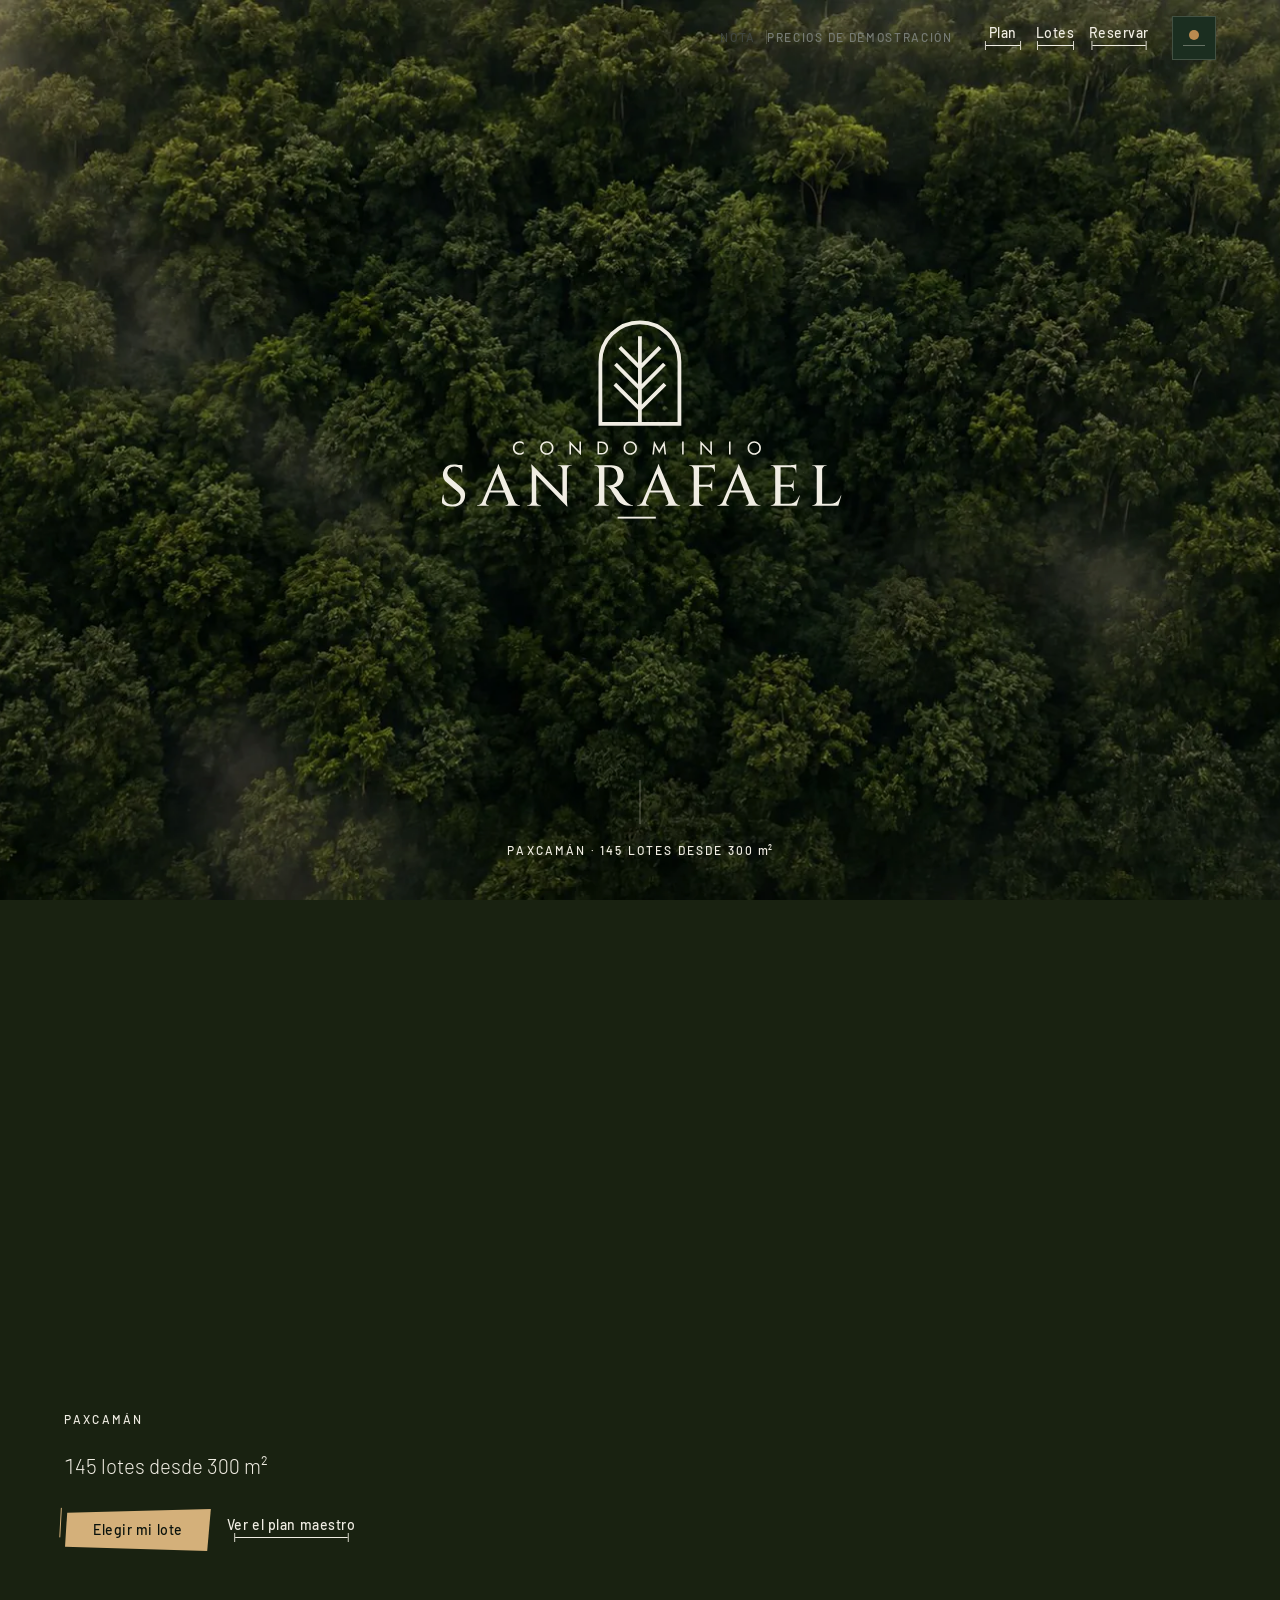
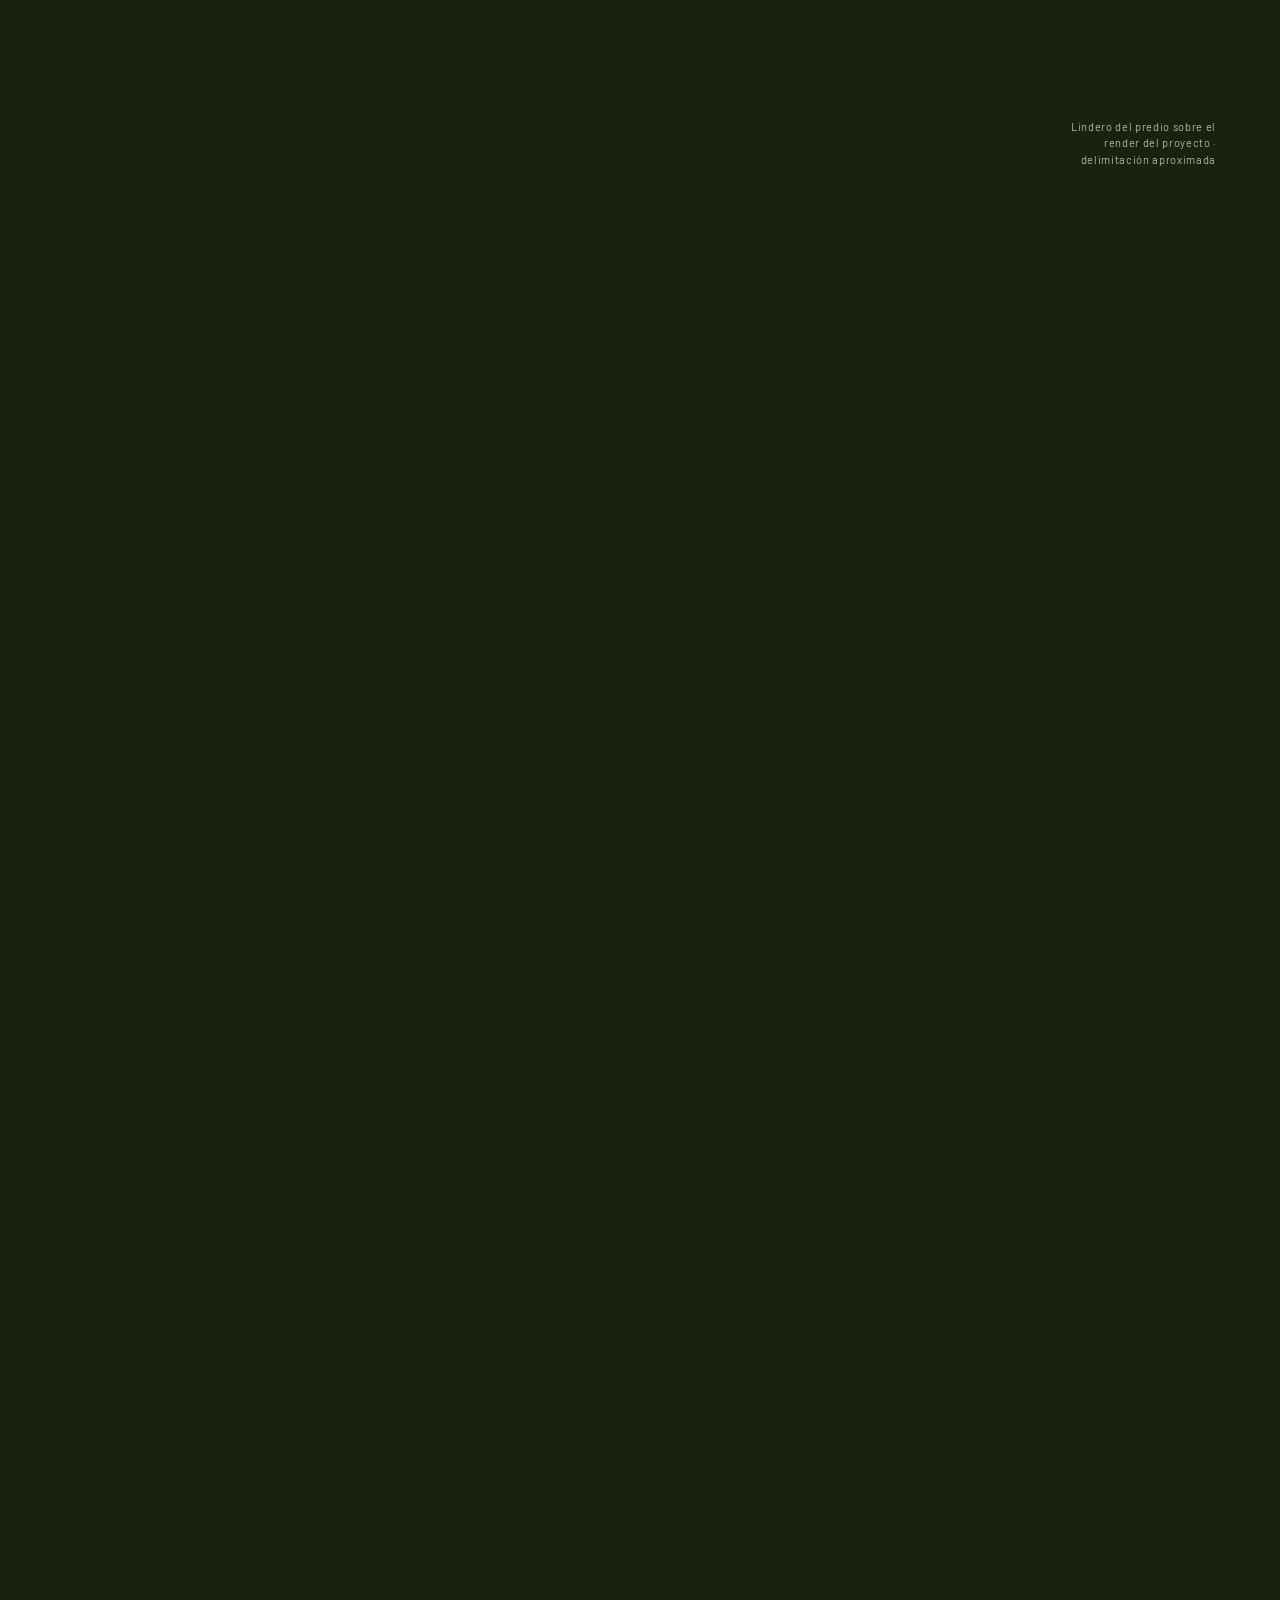
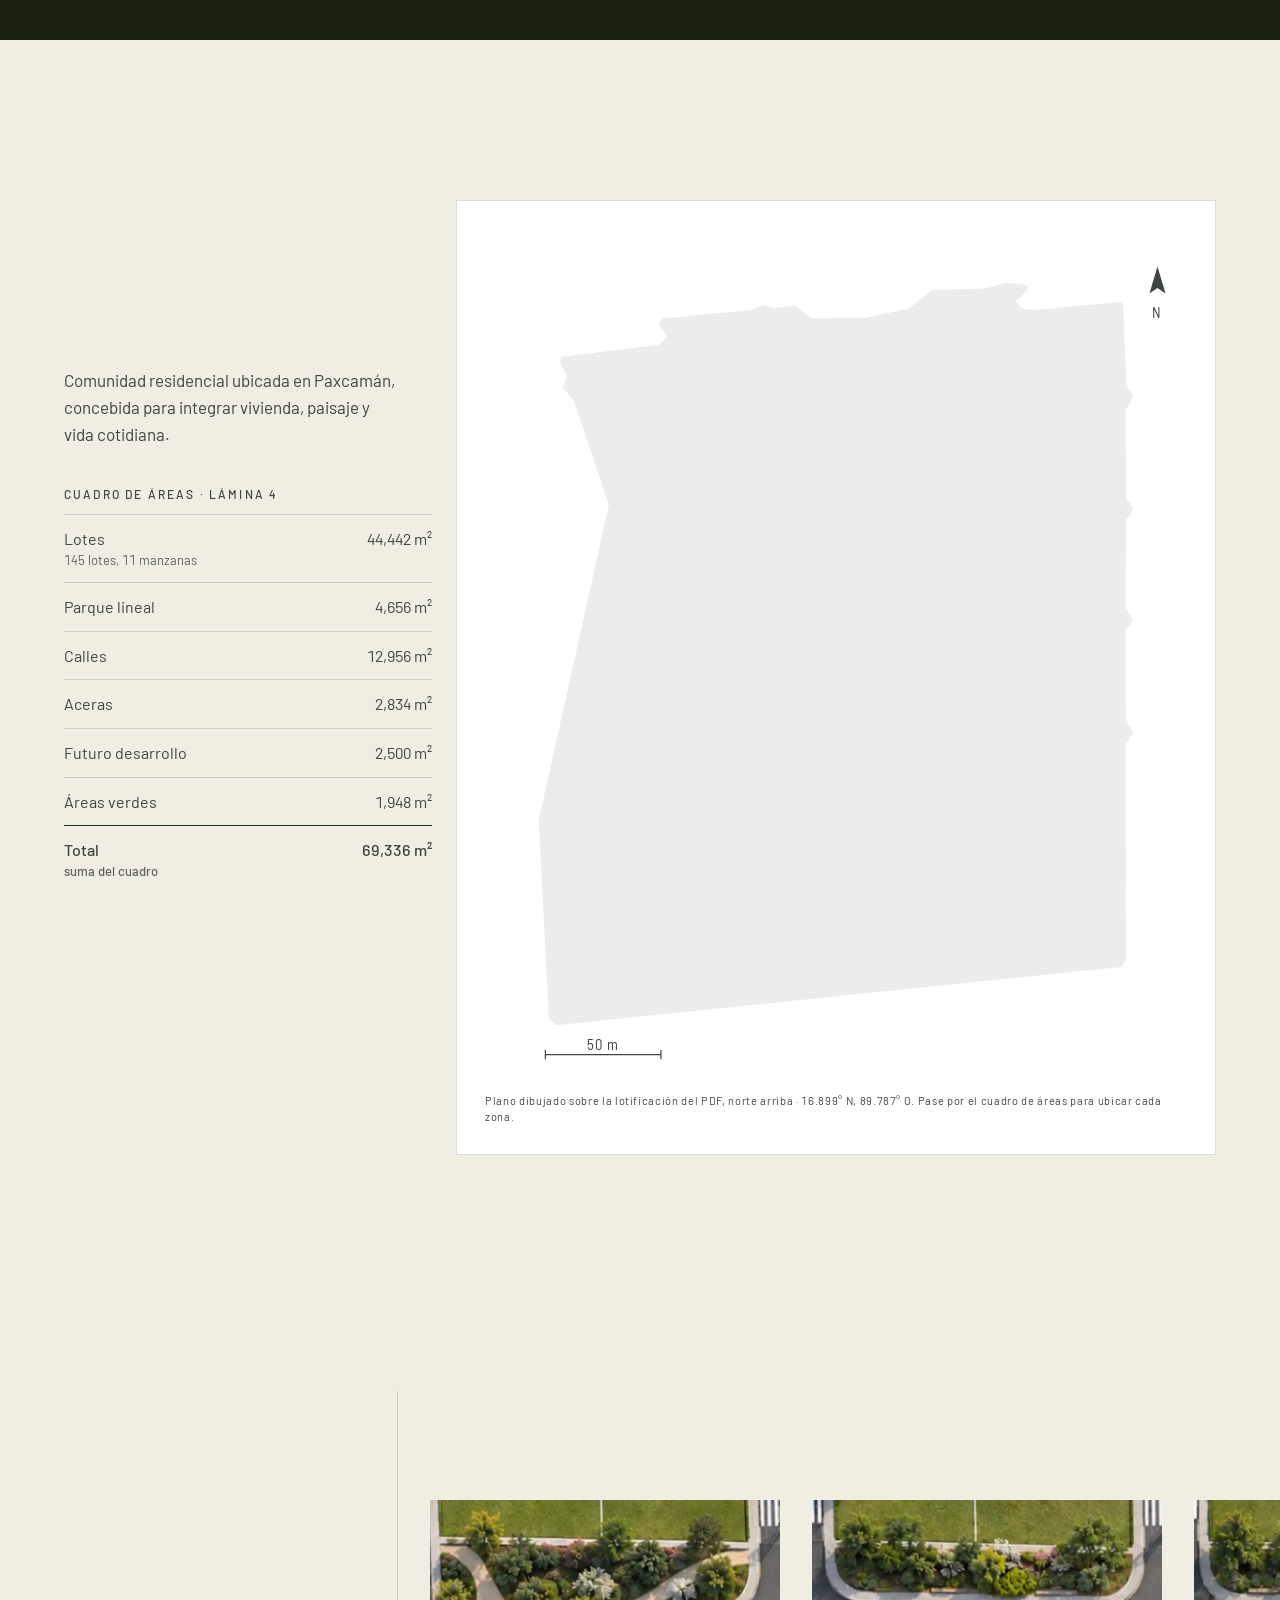
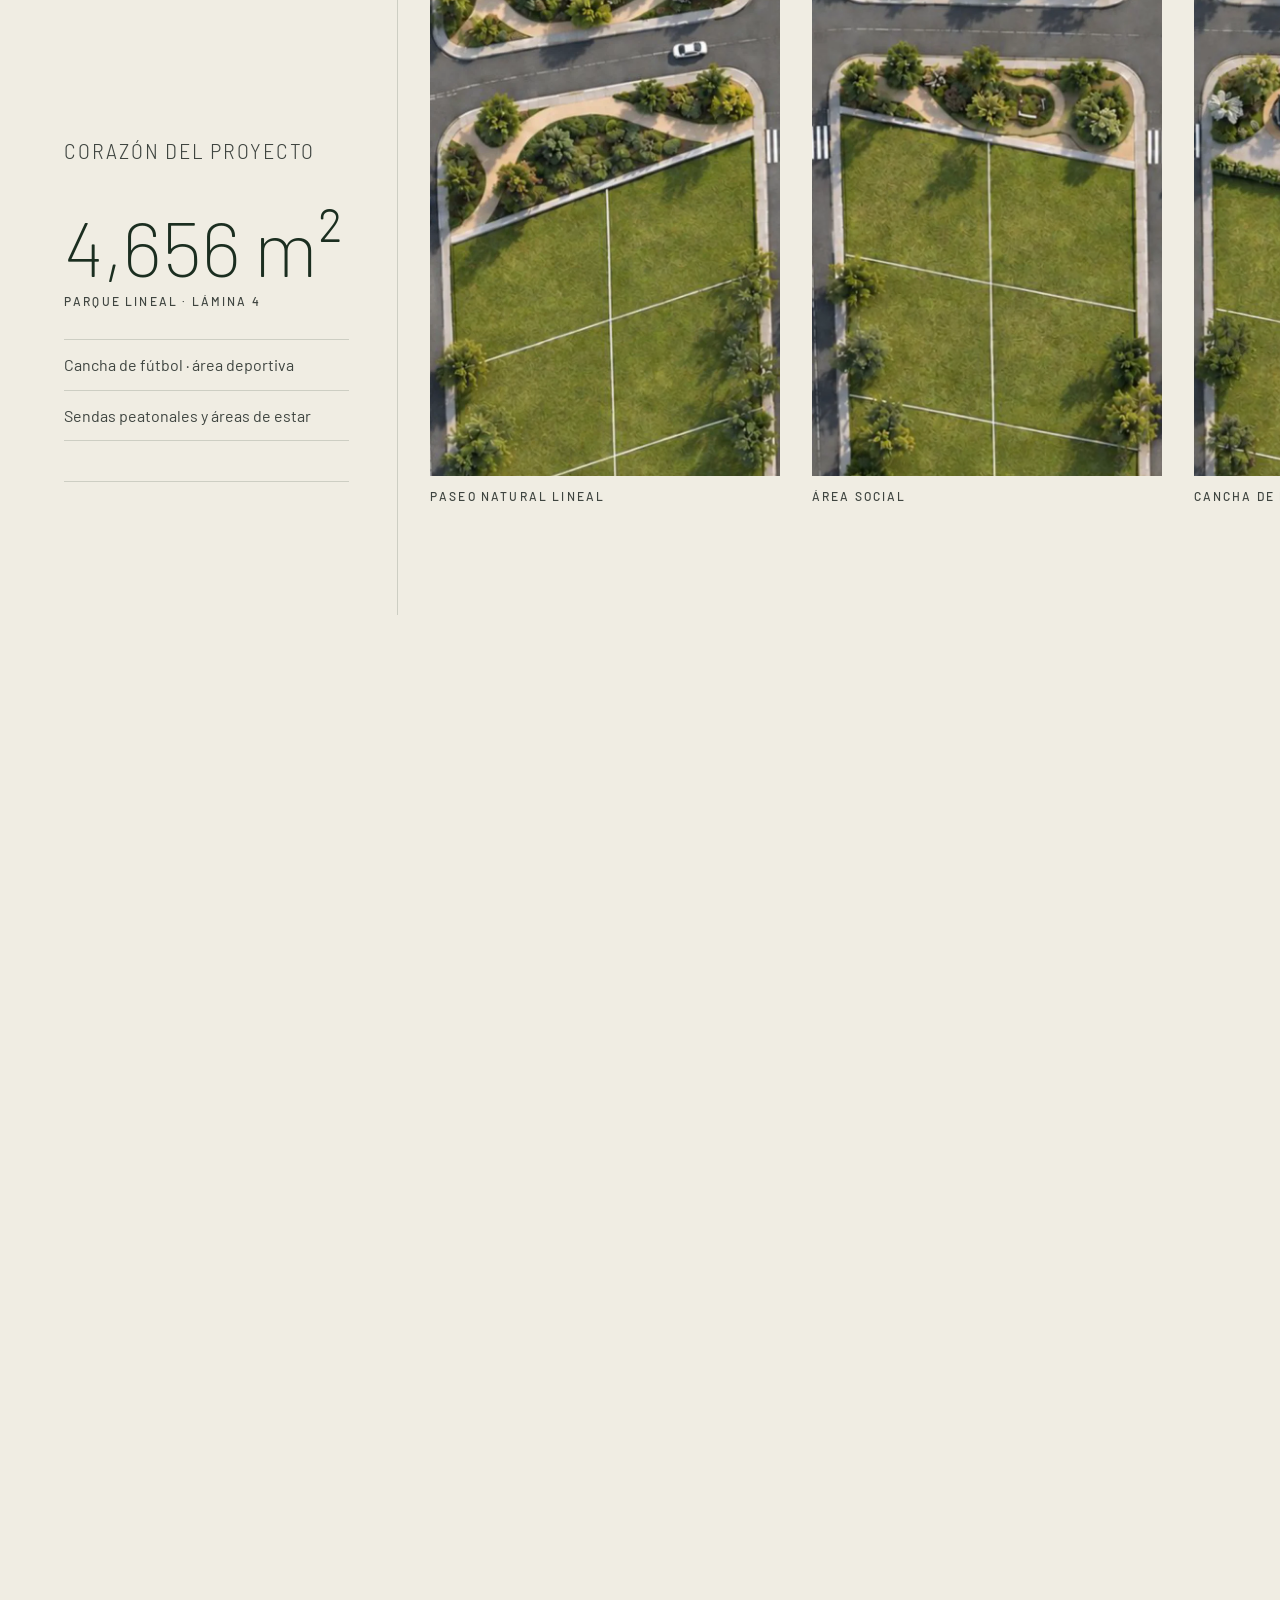
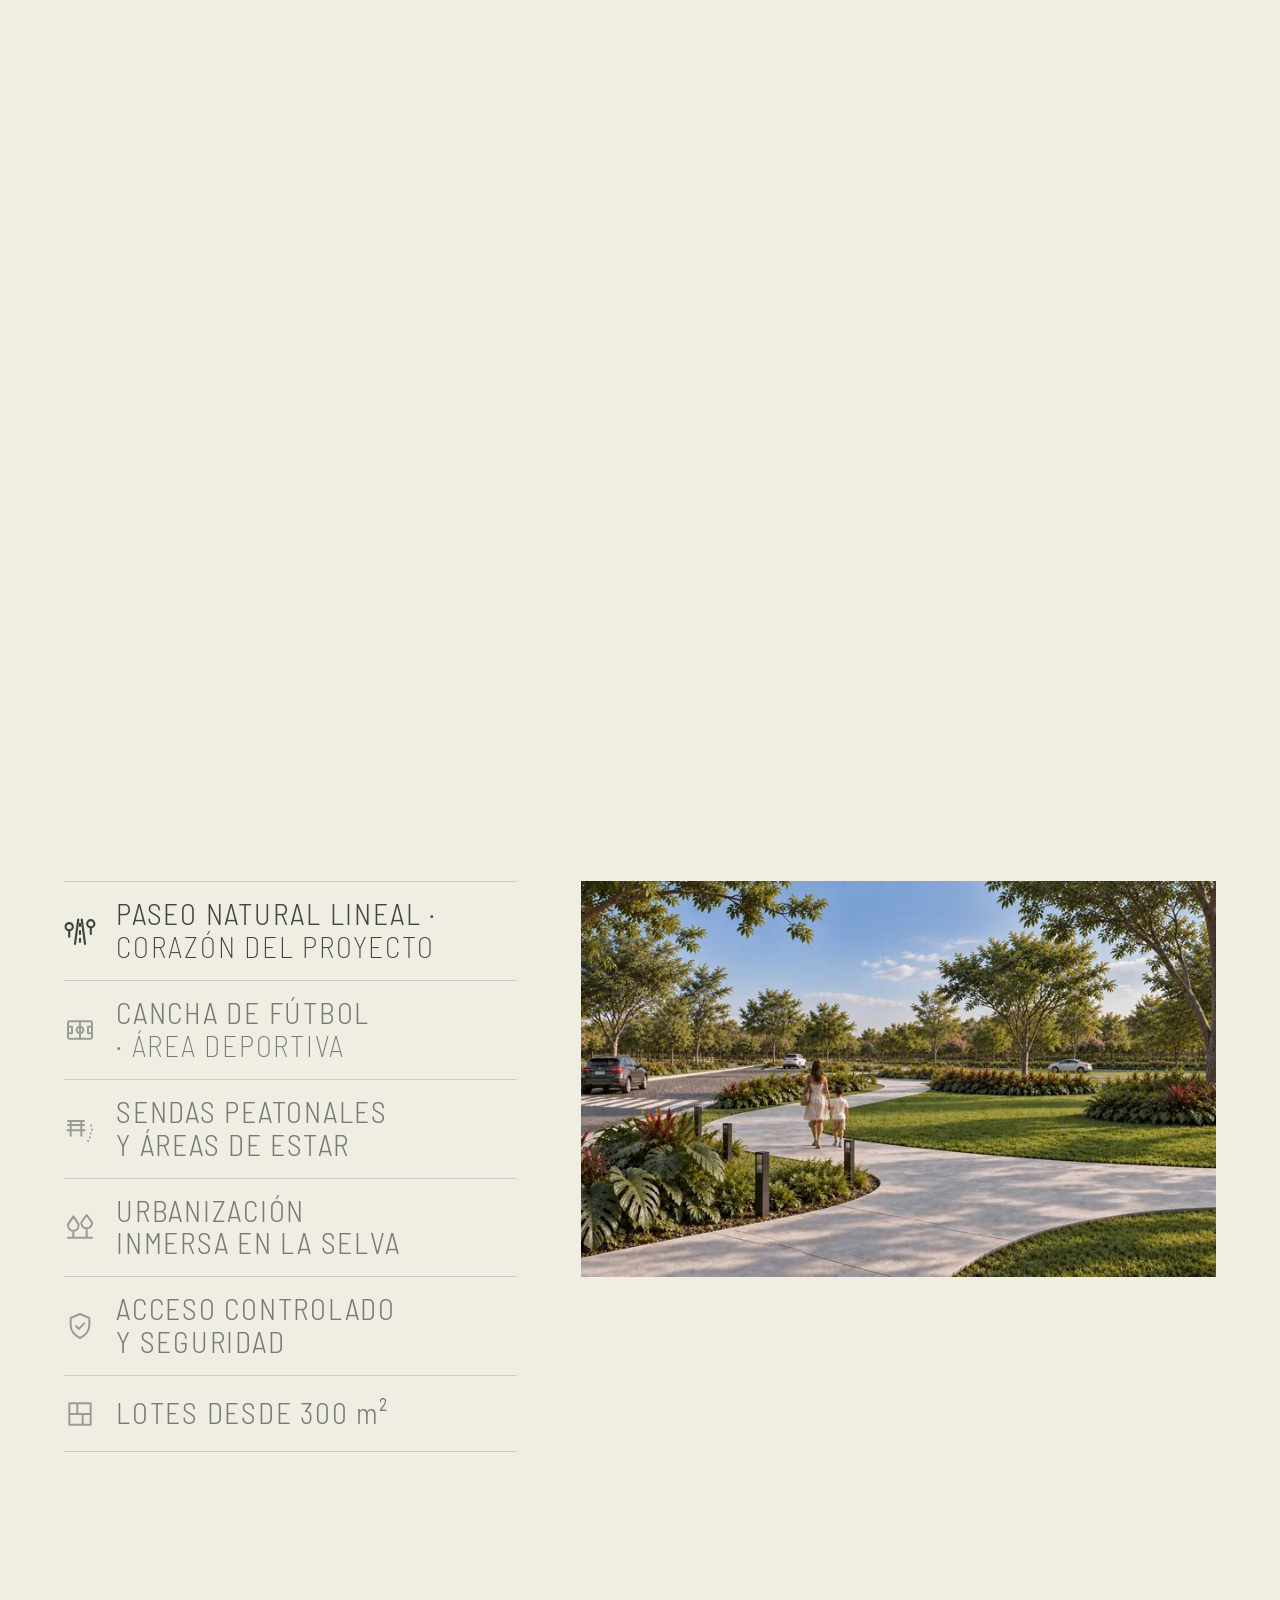
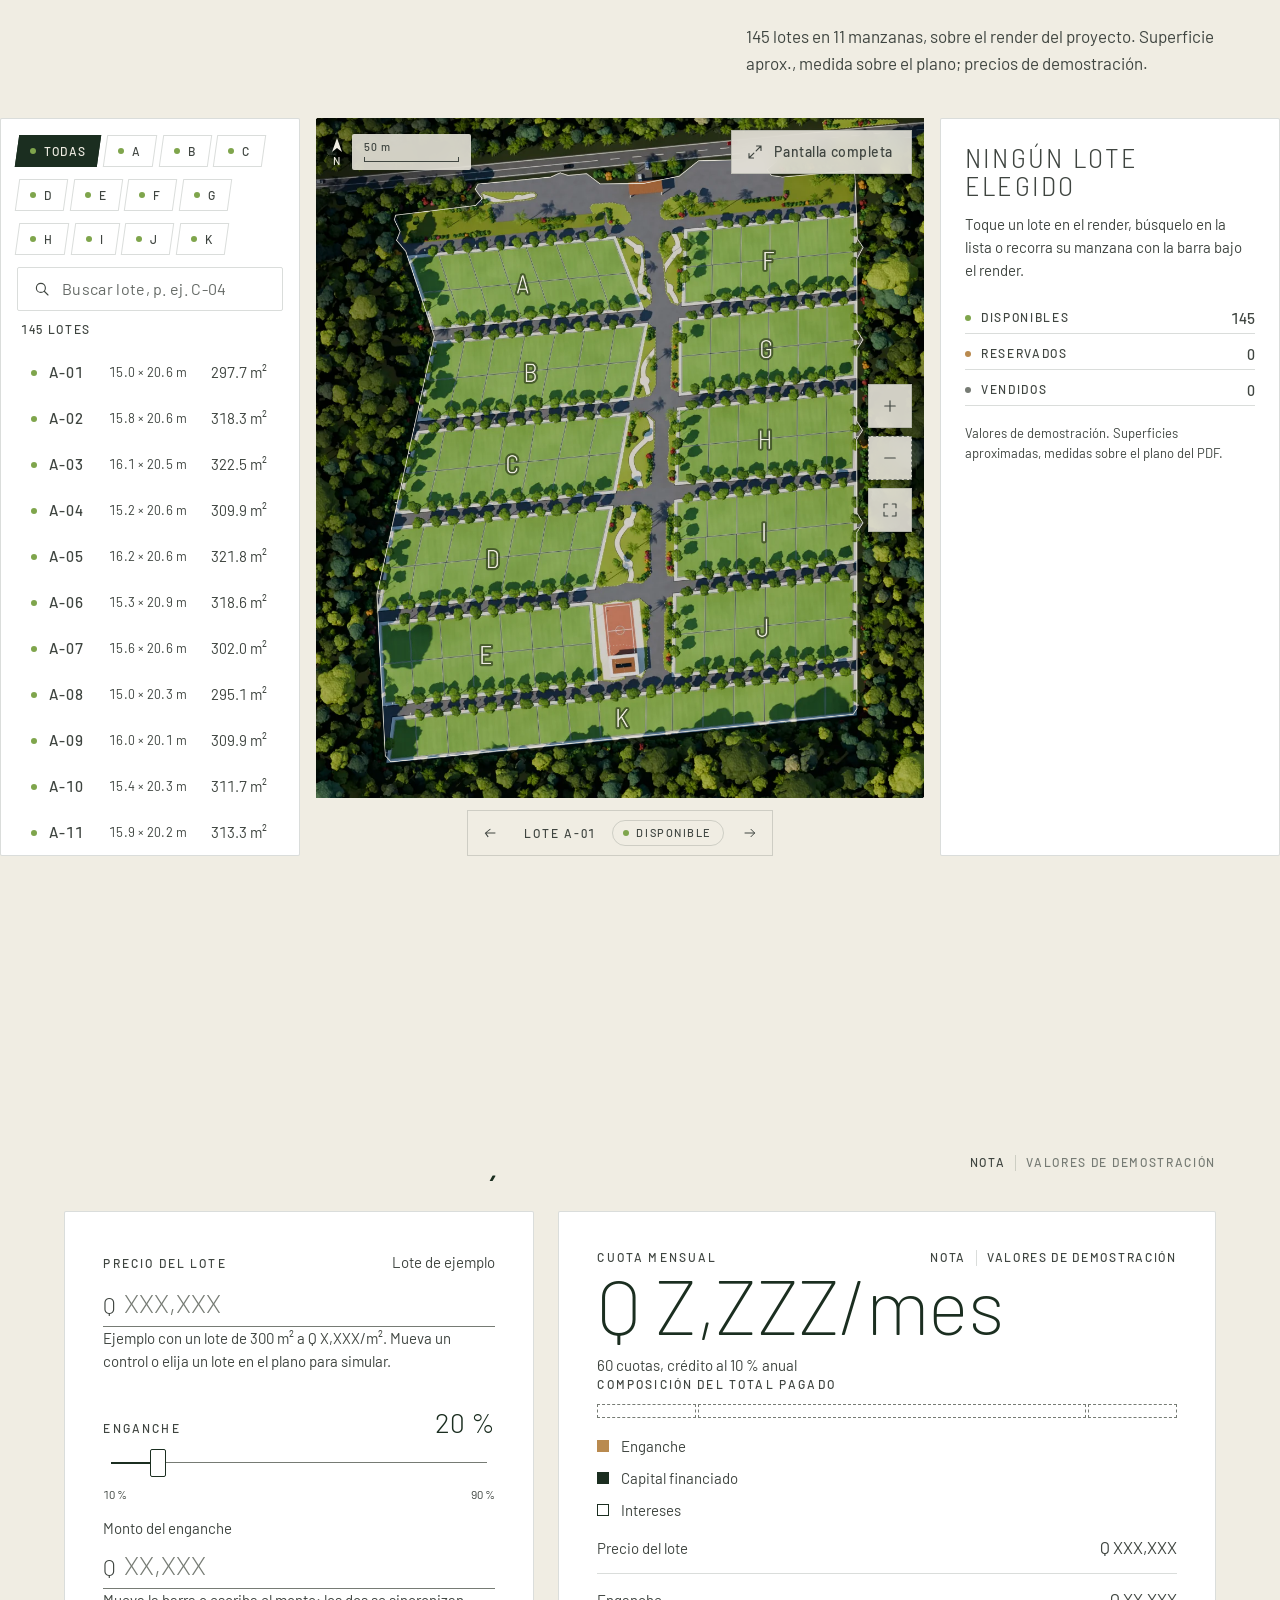
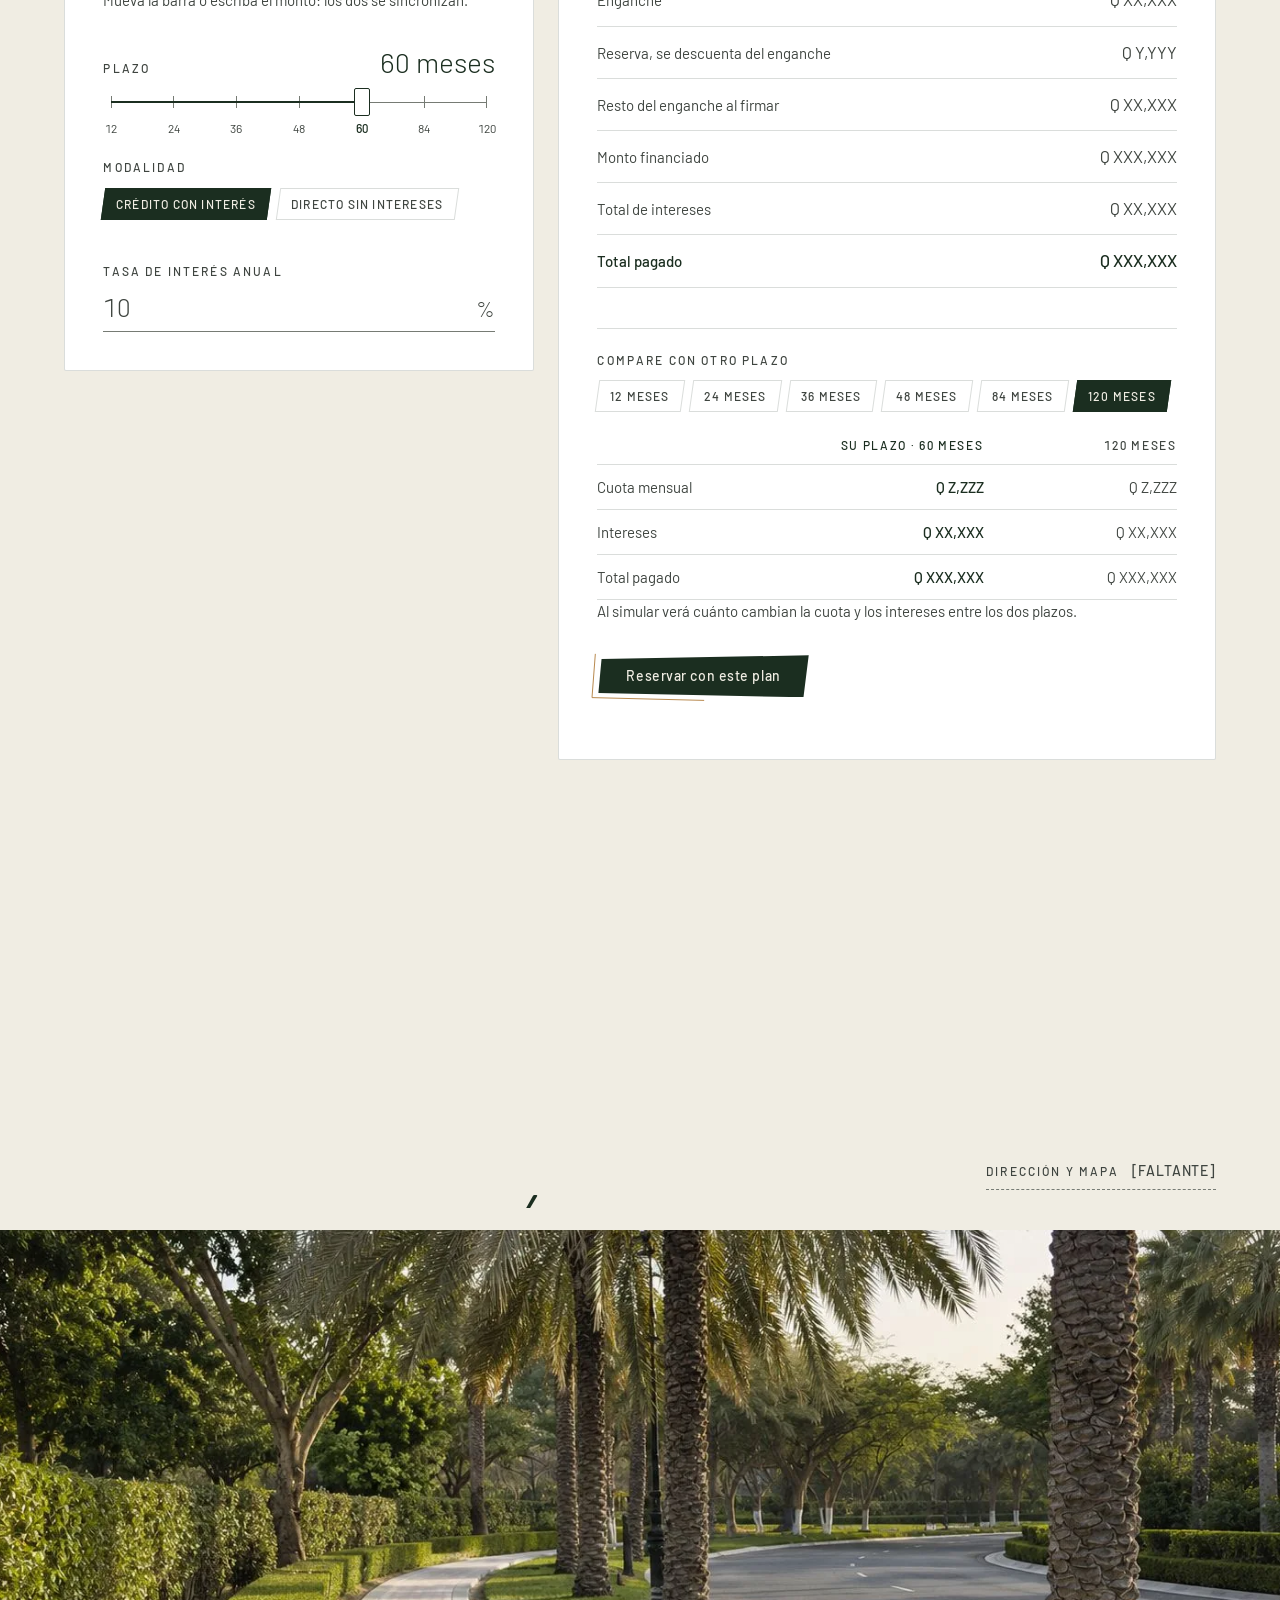
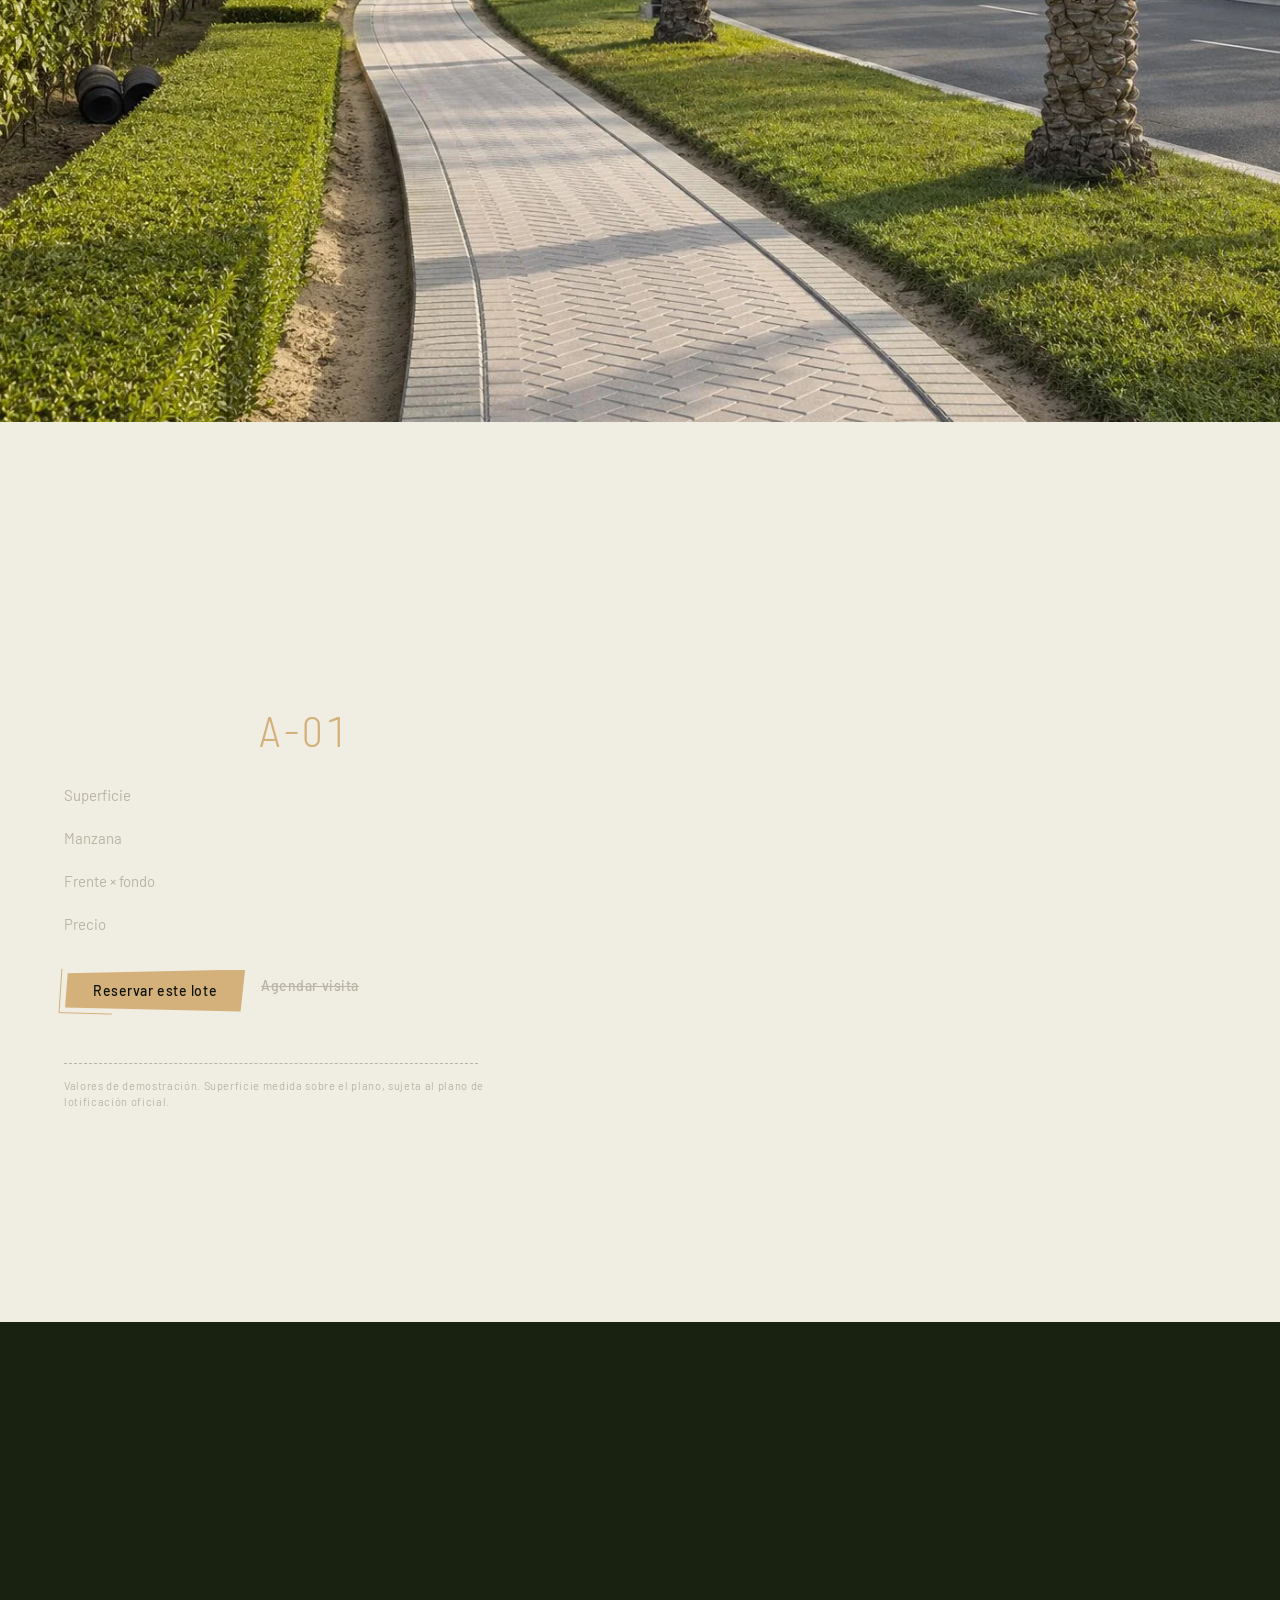
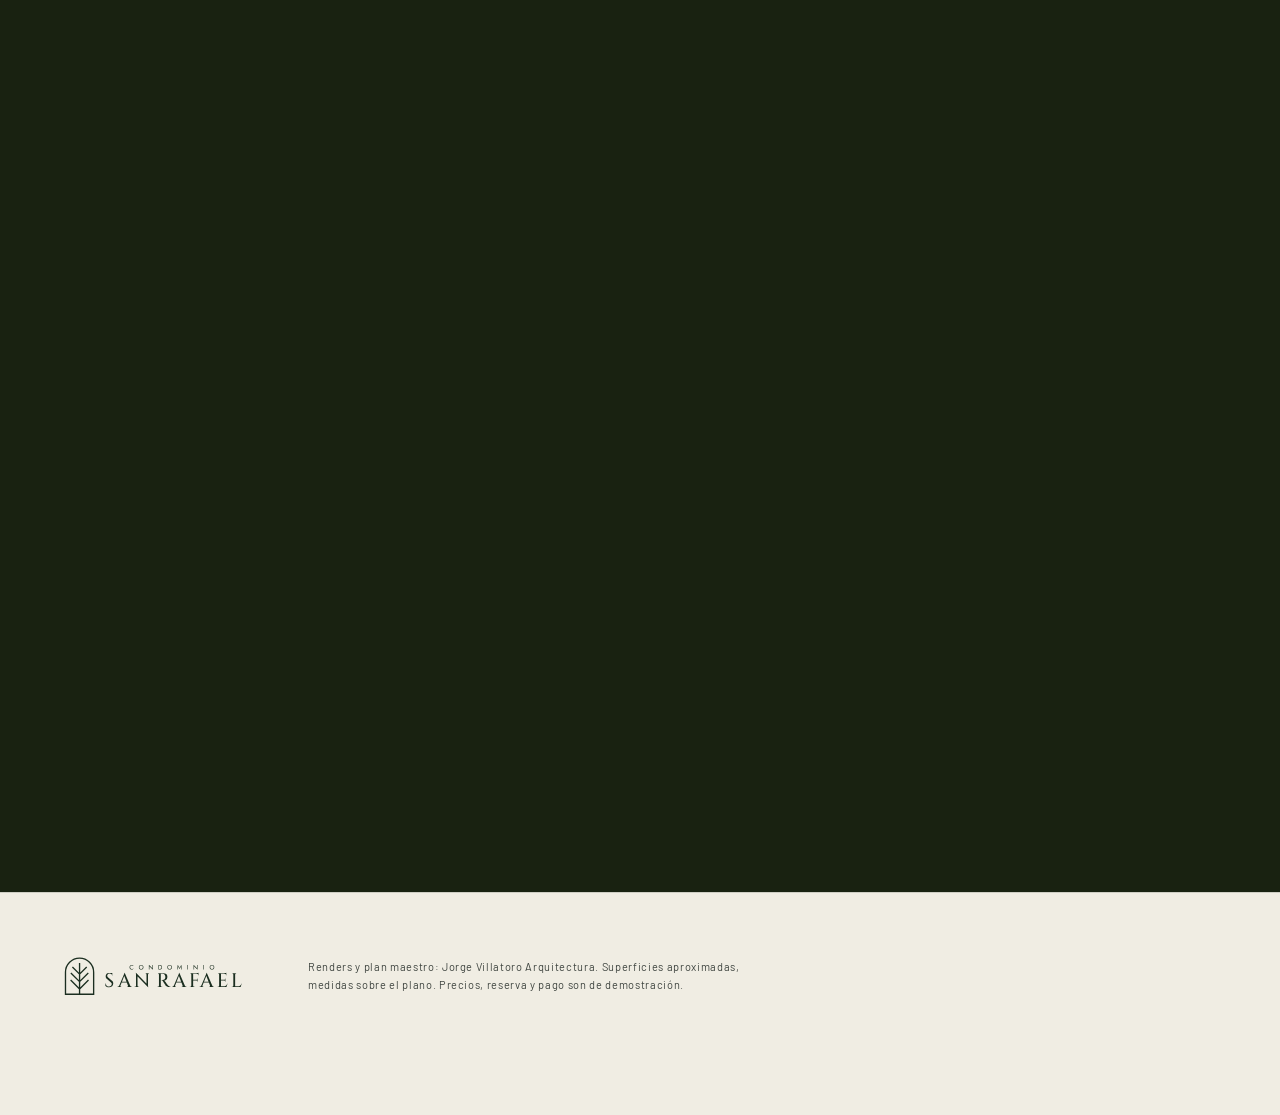
==== index.html @ 022f23fd "Sitio Condominio San Rafael: primera publicación Co-Authored-By: Claude Opus 5.5 <noreply@anthropic." ====
<!doctype html>
<html lang="es" data-modo="dia">
<head>
<meta charset="utf-8">
<meta name="viewport" content="width=device-width, initial-scale=1, viewport-fit=cover">
<title>Condominio San Rafael · Paxcamán</title>
<meta name="description" content="Condominio San Rafael, en Paxcamán: 145 lotes desde 300 m² alrededor de un paseo natural lineal. Elija su lote sobre el plan maestro, simule su crédito y resérvelo. Precios de demostración.">
<meta name="theme-color" content="#192211">
<link rel="icon" href="marca/favicon.svg" type="image/svg+xml">
<link rel="preconnect" href="https://fonts.googleapis.com">
<link rel="preconnect" href="https://fonts.gstatic.com" crossorigin>
<link rel="preload" as="image" href="img/bosque-1600.webp" imagesrcset="img/bosque-800.webp 800w, img/bosque-1600.webp 1600w" imagesizes="(max-aspect-ratio: 16/9) 178vh, 100vw" fetchpriority="high">
<link rel="stylesheet" href="https://fonts.googleapis.com/css2?family=Barlow:wght@200;300;400;500&amp;family=Barlow+Semi+Condensed:wght@200;300;400&amp;display=swap">
<link rel="stylesheet" href="css/base.css">
<link rel="stylesheet" href="css/botones.css">
<link rel="stylesheet" href="vendor/lenis/lenis.css">
<link rel="stylesheet" href="css/pagina.css">
<link rel="stylesheet" href="css/calculadora.css">
<script src="vendor/gsap/gsap.min.js" defer></script>
<script src="vendor/gsap/ScrollTrigger.min.js" defer></script>
<script src="vendor/gsap/SplitText.min.js" defer></script>
<script src="vendor/lenis/lenis.min.js" defer></script>
<script src="js/botones.js" defer></script>
<script src="js/movimiento.js" defer></script>
</head>
<body>
<a class="saltar b b-claro" href="#claro"><span class="b__txt">Saltar al contenido</span></a>
<p class="sr-solo" id="sr-anuncio" aria-live="polite"></p>

<!-- Navegación: logo (destino del FLIP), tres píldoras B2 y el sol B4 -->
<header class="nav" data-sobre="foto">
  <a class="nav__marca" href="#umbral" aria-label="Condominio San Rafael, inicio">
    <svg class="marca-h" viewBox="-2 -2 956 204" aria-hidden="true" focusable="false"><g class="marca-h__iso" transform="translate(-301.8 -3) scale(0.6)"><g fill="none" stroke="currentColor" stroke-width="12"><path d="M513 335V137A126 126 0 0 1 765 137V335Z"/><path d="M639 55V335M575 91L639 155L703 91M561 144L639 222L717 144M559 208L639 288L719 208"/></g></g><g class="marca-h__palabra" fill="currentColor" transform="translate(209.7 -179.2) scale(0.575)"><path d="M249.7 404Q249.7 399.1 251.8 395.4Q254 391.7 257.6 389.6Q261.1 387.5 265.2 387.5Q268.2 387.5 270.7 388.3Q273.2 389.1 275.3 390.5Q277.3 391.9 278.8 393.7V387Q276.1 384.7 273 383.5Q269.9 382.4 265.2 382.4Q260.9 382.4 257.1 384Q253.2 385.6 250.4 388.5Q247.5 391.4 245.9 395.4Q244.2 399.3 244.2 404Q244.2 408.7 245.9 412.6Q247.5 416.6 250.4 419.5Q253.2 422.4 257.1 424Q260.9 425.6 265.2 425.6Q269.9 425.6 273 424.5Q276.1 423.3 278.8 421V414.3Q277.3 416.1 275.3 417.5Q273.2 418.9 270.7 419.7Q268.2 420.5 265.2 420.5Q261.1 420.5 257.6 418.4Q254 416.3 251.8 412.6Q249.7 408.9 249.7 404ZM336.6 404Q336.6 399.3 338.7 395.5Q340.7 391.8 344.3 389.7Q347.9 387.5 352.5 387.5Q357.1 387.5 360.7 389.7Q364.3 391.8 366.3 395.5Q368.4 399.3 368.4 404Q368.4 408.7 366.3 412.5Q364.3 416.2 360.7 418.3Q357.1 420.5 352.5 420.5Q347.9 420.5 344.3 418.3Q340.7 416.2 338.7 412.5Q336.6 408.7 336.6 404ZM331.2 404Q331.2 408.6 332.8 412.5Q334.4 416.5 337.3 419.4Q340.1 422.3 344 424Q347.9 425.6 352.5 425.6Q357.1 425.6 361 424Q364.9 422.3 367.7 419.4Q370.6 416.5 372.2 412.5Q373.8 408.6 373.8 404Q373.8 399.4 372.2 395.4Q370.6 391.5 367.7 388.6Q364.9 385.7 361 384Q357.1 382.4 352.5 382.4Q347.9 382.4 344 384Q340.1 385.7 337.3 388.6Q334.4 391.5 332.8 395.4Q331.2 399.4 331.2 404ZM456.4 383V414.3L424.6 380.9V425H429.6V393.7L461.4 427.1V383ZM514.2 383V425H519.3V383ZM526.8 425Q532.9 425 537.7 422.4Q542.4 419.7 545.1 415Q547.8 410.3 547.8 404Q547.8 397.7 545.1 393Q542.4 388.3 537.7 385.6Q532.9 383 526.8 383H517V388.1H526.8Q530.3 388.1 533.3 389.2Q536.2 390.3 538.3 392.4Q540.4 394.5 541.6 397.4Q542.7 400.3 542.7 404Q542.7 407.7 541.6 410.6Q540.4 413.5 538.3 415.6Q536.2 417.7 533.3 418.8Q530.3 419.9 526.8 419.9H517V425ZM602.6 404Q602.6 399.3 604.7 395.5Q606.7 391.8 610.3 389.7Q613.9 387.5 618.5 387.5Q623.1 387.5 626.7 389.7Q630.3 391.8 632.3 395.5Q634.4 399.3 634.4 404Q634.4 408.7 632.3 412.5Q630.3 416.2 626.7 418.3Q623.1 420.5 618.5 420.5Q613.9 420.5 610.3 418.3Q606.7 416.2 604.7 412.5Q602.6 408.7 602.6 404ZM597.2 404Q597.2 408.6 598.8 412.5Q600.4 416.5 603.3 419.4Q606.1 422.3 610 424Q613.9 425.6 618.5 425.6Q623.1 425.6 627 424Q630.9 422.3 633.7 419.4Q636.6 416.5 638.2 412.5Q639.8 408.6 639.8 404Q639.8 399.4 638.2 395.4Q636.6 391.5 633.7 388.6Q630.9 385.7 627 384Q623.1 382.4 618.5 382.4Q613.9 382.4 610 384Q606.1 385.7 603.3 388.6Q600.4 391.5 598.8 395.4Q597.2 399.4 597.2 404ZM697.3 396.6 711 421.1 724.7 396.6 727.8 425H732.9L727.8 380.9L711 411.3L694.2 380.9L689.1 425H694.2ZM783.9 383V425H789V383ZM873.9 383V414.3L842 380.9V425H847.1V393.7L879 427.1V383ZM933.4 383V425H938.5V383ZM998.1 404Q998.1 399.3 1000.2 395.5Q1002.2 391.8 1005.8 389.7Q1009.4 387.5 1014 387.5Q1018.6 387.5 1022.2 389.7Q1025.8 391.8 1027.8 395.5Q1029.9 399.3 1029.9 404Q1029.9 408.7 1027.8 412.5Q1025.8 416.2 1022.2 418.3Q1018.6 420.5 1014 420.5Q1009.4 420.5 1005.8 418.3Q1002.2 416.2 1000.2 412.5Q998.1 408.7 998.1 404ZM992.7 404Q992.7 408.6 994.3 412.5Q995.9 416.5 998.8 419.4Q1001.6 422.3 1005.5 424Q1009.4 425.6 1014 425.6Q1018.6 425.6 1022.5 424Q1026.4 422.3 1029.2 419.4Q1032.1 416.5 1033.7 412.5Q1035.3 408.6 1035.3 404Q1035.3 399.4 1033.7 395.4Q1032.1 391.5 1029.2 388.6Q1026.4 385.7 1022.5 384Q1018.6 382.4 1014 382.4Q1009.4 382.4 1005.5 384Q1001.6 385.7 998.8 388.6Q995.9 391.5 994.3 395.4Q992.7 399.4 992.7 404Z"/><path d="M55.8 456.4Q58.9 456.4 63 456.8Q67.1 457.2 71.2 457.8Q75.3 458.4 78.5 459.1Q81.8 459.7 83.3 460.5L82.5 482.4H80.8Q80.8 473.3 74.4 468Q67.9 462.7 58.3 462.7Q47.9 462.7 41.6 468.6Q35.2 474.6 35.1 482.7Q35 486.9 37.3 491.4Q39.6 495.9 44.3 499.7L80.3 529.7Q86.8 534.8 89.4 541.3Q92.1 547.8 91.9 554.9Q91.6 571.1 81.1 580.8Q70.6 590.6 52.7 590.6Q47 590.6 40.5 589.5Q33.9 588.4 28.2 586.1Q22.5 583.7 18.9 580.1Q18 576.8 18.1 571.9Q18.2 567 19.2 561.8Q20.2 556.6 21.8 552.6H23.5Q22.6 562 26.2 569.4Q29.8 576.7 36.7 580.7Q43.7 584.6 52.7 584.3Q63.5 583.9 70.6 577.5Q77.7 571.2 77.7 561Q77.7 555.5 75.3 551.1Q72.9 546.6 68 543.2L33.7 514.2Q26.7 508.9 23.8 501.9Q20.9 494.8 21.2 487.9Q21.5 479.6 25.5 472.4Q29.6 465.2 37.2 460.8Q44.9 456.4 55.8 456.4ZM83.3 458.3 83.2 462.1H66.6V458.3ZM198.5 456 254.9 586.9H233.5L192.3 479.6ZM158.9 574.5Q157.5 578.2 158.5 580.8Q159.4 583.4 161.5 584.8Q163.7 586.2 165.9 586.2H167.6V588H129.7V586.2Q129.7 586.2 130.5 586.2Q131.4 586.2 131.4 586.2Q135.6 586.2 140.1 583.5Q144.6 580.8 147.6 574.5ZM198.5 456 199.9 472.2 153.8 587.4H141.9L189.3 476.7Q189.5 476.4 190.6 473.8Q191.7 471.3 193.2 467.8Q194.7 464.3 195.7 461Q196.8 457.7 196.9 456ZM222.3 539.8V546.1H165.8V539.8ZM228.7 574.5H249.6Q252.4 580.8 257 583.5Q261.6 586.2 265.8 586.2Q265.8 586.2 266.6 586.2Q267.3 586.2 267.3 586.2V588H220.1V586.2H221.7Q225.3 586.2 228.1 583.1Q230.8 580.1 228.7 574.5ZM304.4 456.2 415 569.7 416.8 590.6 306.2 477.3ZM304.9 574.9V588H289.6V586.2Q289.6 586.2 291.3 586.2Q292.9 586.2 293.1 586.2Q297.7 586.2 301 582.8Q304.4 579.5 304.4 574.9ZM318.8 574.9Q318.8 579.5 322.1 582.8Q325.4 586.2 330.1 586.2Q330.2 586.2 331.9 586.2Q333.6 586.2 333.6 586.2V588H318.3V574.9ZM304.4 456.2 318.6 472.5 318.8 588H304.4V479.3Q304.4 469.6 303.5 462.9Q302.6 456.2 302.6 456.2ZM416.6 459V567Q416.6 573.2 417.1 578.6Q417.5 584.1 418 587.3Q418.4 590.6 418.4 590.6H416.8L402.4 574.1V459ZM431.4 459V460.8Q431.4 460.8 429.7 460.8Q428.1 460.8 428.1 460.8Q423.5 460.8 420.1 464.1Q416.8 467.3 416.6 472.1H416.1V459ZM387.4 459H402.7V472.1H402.4Q402.2 467.3 399 464.1Q395.7 460.8 390.9 460.8Q390.9 460.8 389.3 460.8Q387.6 460.8 387.4 460.8ZM533.6 459H558.8Q567.1 459 574.3 461.2Q581.4 463.4 586.5 467.8Q591.6 472.2 594.5 478.6Q597.4 485.1 597.4 493.7Q597.4 502.2 593.6 510.1Q589.7 518.1 582.8 523.3Q575.8 528.5 566.4 528.8Q570.5 530.3 574.6 534.6Q578.7 538.8 581.6 542.9Q581.6 543 583.9 546.4Q586.2 549.8 589.7 554.6Q593.2 559.5 596.8 564.3Q600.4 569.1 603.1 572.2Q606.9 576.5 610.5 579.6Q614.1 582.7 618.2 584.4Q622.3 586.1 627.4 586.2V588H614.7Q605.7 588 598.9 585.7Q592 583.4 587.1 579.5Q582.2 575.5 578.7 570.8Q577.9 569.6 575.6 566.1Q573.4 562.6 570.5 558.1Q567.6 553.6 564.8 549.2Q562 544.8 560 541.5Q558 538.2 557.5 537.3Q554.4 532.3 550.5 528.7Q546.6 525.2 542.1 525V523.1Q542.2 523.1 544.7 523.2Q547.2 523.3 550.5 523.1Q555.3 523 560.7 521.5Q566.1 520 570.6 515.7Q575.1 511.5 577.4 503.3Q577.9 501.3 578.2 498.6Q578.5 495.8 578.3 492.9Q578 480.2 571.9 473.1Q565.8 466.1 555.9 465.6Q551.6 465.3 546.9 465.4Q542.3 465.5 539 465.5Q535.7 465.5 535.4 465.5Q535.4 465.3 535 463.8Q534.5 462.2 534.1 460.6Q533.6 459 533.6 459ZM536 459V588H518.8V459ZM519.3 574.5V588H504.6V586.2Q504.6 586.2 505.8 586.2Q506.9 586.2 507 586.2Q511.8 586.2 515.2 582.7Q518.6 579.3 518.8 574.5ZM519.3 472.5H518.8Q518.6 467.7 515.2 464.3Q511.8 460.8 507 460.8Q506.9 460.8 505.8 460.8Q504.6 460.8 504.6 460.8V459H519.3ZM535.4 574.5H536Q536 579.3 539.5 582.7Q543 586.2 547.8 586.2Q547.9 586.2 548.9 586.2Q550 586.2 550 586.2V588H535.4ZM709 456 765.4 586.9H744L702.8 479.6ZM669.4 574.5Q668 578.2 669 580.8Q669.9 583.4 672 584.8Q674.2 586.2 676.4 586.2H678.1V588H640.2V586.2Q640.2 586.2 641 586.2Q641.9 586.2 641.9 586.2Q646.1 586.2 650.6 583.5Q655.1 580.8 658.1 574.5ZM709 456 710.4 472.2 664.3 587.4H652.4L699.8 476.7Q700 476.4 701.1 473.8Q702.2 471.3 703.7 467.8Q705.2 464.3 706.2 461Q707.3 457.7 707.4 456ZM732.8 539.8V546.1H676.3V539.8ZM739.2 574.5H760.1Q762.9 580.8 767.5 583.5Q772.1 586.2 776.3 586.2Q776.3 586.2 777.1 586.2Q777.8 586.2 777.8 586.2V588H730.6V586.2H732.2Q735.8 586.2 738.6 583.1Q741.3 580.1 739.2 574.5ZM838.1 459V588H820.9V459ZM880 521.3V527.6H837.6V521.3ZM888.3 459V465.5H837.6V459ZM880 527.2V541.2H878.1V538.8Q878.1 534.1 874.9 530.9Q871.7 527.6 867 527.6V527.2ZM880 507.6V521.7H867V521.3Q871.7 521.1 874.9 517.8Q878.2 514.5 878.1 509.8V507.6ZM888.3 464.9V480H886.4V477.5Q886.4 472.3 883 468.9Q879.6 465.5 874.4 465.4V464.9ZM888.3 455.7V461L865.8 459Q869.8 459 874.3 458.4Q878.9 457.9 882.7 457.2Q886.6 456.4 888.3 455.7ZM821.5 574.5V588H806.7V586.2Q806.7 586.2 807.9 586.2Q809.1 586.2 809.1 586.2Q813.9 586.2 817.3 582.7Q820.7 579.3 820.9 574.5ZM821.5 472.5H820.9Q820.9 467.7 817.4 464.3Q813.9 460.8 809.1 460.8Q809.1 460.8 808 460.8Q806.9 460.8 806.9 460.8L806.7 459H821.5ZM837.6 574.5H838.1Q838.3 579.3 841.7 582.7Q845.1 586.2 849.9 586.2Q849.9 586.2 851 586.2Q852.1 586.2 852.3 586.2V588H837.6ZM965 456 1021.4 586.9H1000L958.8 479.6ZM925.4 574.5Q924 578.2 925 580.8Q925.9 583.4 928 584.8Q930.2 586.2 932.4 586.2H934.1V588H896.2V586.2Q896.2 586.2 897 586.2Q897.9 586.2 897.9 586.2Q902.1 586.2 906.6 583.5Q911.1 580.8 914.1 574.5ZM965 456 966.4 472.2 920.3 587.4H908.4L955.8 476.7Q956 476.4 957.1 473.8Q958.2 471.3 959.7 467.8Q961.2 464.3 962.2 461Q963.3 457.7 963.4 456ZM988.8 539.8V546.1H932.3V539.8ZM995.2 574.5H1016.1Q1018.9 580.8 1023.5 583.5Q1028.1 586.2 1032.3 586.2Q1032.3 586.2 1033.1 586.2Q1033.8 586.2 1033.8 586.2V588H986.6V586.2H988.2Q991.8 586.2 994.6 583.1Q997.3 580.1 995.2 574.5ZM1098 459V588H1080.8V459ZM1147.4 581.5 1148.9 588H1097.5V581.5ZM1139.8 521.3V527.6H1097.5V521.3ZM1148.1 459V465.5H1097.5V459ZM1159.4 555.5 1149.4 588H1117L1123.6 581.5Q1133.2 581.5 1139.7 578.3Q1146.1 575.1 1150.4 569.2Q1154.6 563.2 1157.6 555.5ZM1139.8 527.2V541.2H1138V538.8Q1138 534.1 1134.8 530.9Q1131.6 527.6 1126.9 527.6V527.2ZM1139.8 507.6V521.7H1126.9V521.3Q1131.6 521.1 1134.8 517.8Q1138 514.5 1138 509.8V507.6ZM1148.1 464.9V481.9H1146.3V478.9Q1146.3 473.2 1142.5 469.3Q1138.8 465.5 1132.8 465.3V464.9ZM1148.1 455.7V461L1125.7 459Q1129.7 459 1134.2 458.4Q1138.7 457.9 1142.6 457.2Q1146.5 456.4 1148.1 455.7ZM1081.4 574.5V588H1066.6V586.2Q1066.6 586.2 1067.8 586.2Q1069 586.2 1069 586.2Q1073.8 586.2 1077.2 582.7Q1080.6 579.3 1080.8 574.5ZM1081.4 472.5H1080.8Q1080.8 467.7 1077.3 464.3Q1073.8 460.8 1069 460.8Q1069 460.8 1067.9 460.8Q1066.8 460.8 1066.8 460.8L1066.6 459H1081.4ZM1230.5 459V588H1213.3V459ZM1279.9 581.5 1281.4 588H1230V581.5ZM1291.9 555.5 1281.9 588H1249.5L1256.1 581.5Q1265.7 581.5 1272.2 578.3Q1278.6 575.1 1282.9 569.2Q1287.1 563.2 1290.1 555.5ZM1213.9 574.5V588H1199.1V586.2Q1199.1 586.2 1200.3 586.2Q1201.5 586.2 1201.5 586.2Q1206.3 586.2 1209.7 582.7Q1213.1 579.3 1213.3 574.5ZM1213.9 472.5H1213.3Q1213.1 467.7 1209.7 464.3Q1206.3 460.8 1201.5 460.8Q1201.5 460.8 1200.3 460.8Q1199.1 460.8 1199.1 460.8V459H1213.9ZM1230 472.5V459H1244.7V460.8Q1244.5 460.8 1243.4 460.8Q1242.3 460.8 1242.3 460.8Q1237.5 460.8 1234.1 464.3Q1230.7 467.7 1230.5 472.5Z"/></g></svg>
  </a>
  <p class="nota-demo nav__demo" role="note">Precios de demostración</p>
  <nav class="nav__menu" aria-label="Capítulos">
    <a class="b b-linea nav__pildora" href="#plan" data-ir="plan"><span class="b__txt">Plan</span></a>
    <a class="b b-linea nav__pildora" href="#lotes" data-ir="lotes"><span class="b__txt">Lotes</span></a>
    <a class="b b-linea nav__pildora" href="#reserva" data-ir="reserva"><span class="b__txt">Reservar</span></a>
  </nav>
  <button class="b b-sol b-sol--izq nav__sol" type="button" role="switch" aria-checked="false" aria-label="Modo noche" aria-describedby="hora-nav" data-control-modo><span class="b-sol__cielo" aria-hidden="true"><span class="b-sol__brazo b-sol__brazo--sol"><span class="b-sol__astro"></span></span><span class="b-sol__brazo b-sol__brazo--luna"><span class="b-sol__astro b-sol__luna"></span></span></span><span class="b-sol__hora" id="hora-nav"><span class="ico ico--check b__ok" aria-hidden="true"></span><span class="b-sol__texto"><span class="b-sol__modo" data-exito-modo>Día · </span><span data-hora>··:··</span> en Paxcamán<span data-invita hidden> · ver de noche</span></span></span></button>
</header>

<main id="contenido">

<!-- Vuelo del claro: un escenario fijo (dosel + aéreo con la máscara del lindero) bajo los capítulos umbral y claro -->
<div class="vuelo" id="vuelo">
  <div class="escena" aria-hidden="true">
    <img class="escena__dosel foto" src="img/bosque-1600.webp" srcset="img/bosque-800.webp 800w, img/bosque-1600.webp 1600w" sizes="(max-aspect-ratio: 16/9) 178vh, 100vw" width="1600" height="897" alt="" fetchpriority="high" decoding="async">
    <div class="lienzo" data-lienzo="claro">
      <div class="lienzo__fotos lienzo__fotos--claro">
        <img class="aereo aereo--dia" data-src="maqueta/dia.webp" width="2400" height="1350" alt="" decoding="async">
        <img class="aereo aereo--noche" data-src="maqueta/noche.webp" width="2400" height="1350" alt="" decoding="async">
      </div>
      <svg class="lienzo__trazo" viewBox="0 0 2400 1350" width="2400" height="1350" focusable="false">
        <defs><clipPath id="mascara-claro" clipPathUnits="userSpaceOnUse"><path class="mascara-claro__forma" d="M0 0"/></clipPath></defs>
        <path class="lindero-trazo" d="M0 0" pathLength="1"/>
      </svg>
    </div>
  </div>

  <section class="umbral" data-capitulo="umbral" id="umbral" aria-label="Portada: Condominio San Rafael">
    <div class="umbral__marca">
      <span class="umbral__iso"><svg class="umbral__anillo" viewBox="0 0 100 100" aria-hidden="true" focusable="false"><circle cx="50" cy="50" r="49" pathLength="1"/></svg><svg viewBox="499 -6 280 354" aria-hidden="true" focusable="false"><g fill="none" stroke="currentColor" stroke-width="12"><path d="M513 335V137A126 126 0 0 1 765 137V335Z"/><path d="M639 55V335M575 91L639 155L703 91M561 144L639 222L717 144M559 208L639 288L719 208"/></g></svg></span>
      <span class="umbral__palabra"><svg viewBox="-4 372 1306 262" role="img" aria-label="Condominio San Rafael" focusable="false"><g fill="currentColor"><path d="M249.7 404Q249.7 399.1 251.8 395.4Q254 391.7 257.6 389.6Q261.1 387.5 265.2 387.5Q268.2 387.5 270.7 388.3Q273.2 389.1 275.3 390.5Q277.3 391.9 278.8 393.7V387Q276.1 384.7 273 383.5Q269.9 382.4 265.2 382.4Q260.9 382.4 257.1 384Q253.2 385.6 250.4 388.5Q247.5 391.4 245.9 395.4Q244.2 399.3 244.2 404Q244.2 408.7 245.9 412.6Q247.5 416.6 250.4 419.5Q253.2 422.4 257.1 424Q260.9 425.6 265.2 425.6Q269.9 425.6 273 424.5Q276.1 423.3 278.8 421V414.3Q277.3 416.1 275.3 417.5Q273.2 418.9 270.7 419.7Q268.2 420.5 265.2 420.5Q261.1 420.5 257.6 418.4Q254 416.3 251.8 412.6Q249.7 408.9 249.7 404ZM336.6 404Q336.6 399.3 338.7 395.5Q340.7 391.8 344.3 389.7Q347.9 387.5 352.5 387.5Q357.1 387.5 360.7 389.7Q364.3 391.8 366.3 395.5Q368.4 399.3 368.4 404Q368.4 408.7 366.3 412.5Q364.3 416.2 360.7 418.3Q357.1 420.5 352.5 420.5Q347.9 420.5 344.3 418.3Q340.7 416.2 338.7 412.5Q336.6 408.7 336.6 404ZM331.2 404Q331.2 408.6 332.8 412.5Q334.4 416.5 337.3 419.4Q340.1 422.3 344 424Q347.9 425.6 352.5 425.6Q357.1 425.6 361 424Q364.9 422.3 367.7 419.4Q370.6 416.5 372.2 412.5Q373.8 408.6 373.8 404Q373.8 399.4 372.2 395.4Q370.6 391.5 367.7 388.6Q364.9 385.7 361 384Q357.1 382.4 352.5 382.4Q347.9 382.4 344 384Q340.1 385.7 337.3 388.6Q334.4 391.5 332.8 395.4Q331.2 399.4 331.2 404ZM456.4 383V414.3L424.6 380.9V425H429.6V393.7L461.4 427.1V383ZM514.2 383V425H519.3V383ZM526.8 425Q532.9 425 537.7 422.4Q542.4 419.7 545.1 415Q547.8 410.3 547.8 404Q547.8 397.7 545.1 393Q542.4 388.3 537.7 385.6Q532.9 383 526.8 383H517V388.1H526.8Q530.3 388.1 533.3 389.2Q536.2 390.3 538.3 392.4Q540.4 394.5 541.6 397.4Q542.7 400.3 542.7 404Q542.7 407.7 541.6 410.6Q540.4 413.5 538.3 415.6Q536.2 417.7 533.3 418.8Q530.3 419.9 526.8 419.9H517V425ZM602.6 404Q602.6 399.3 604.7 395.5Q606.7 391.8 610.3 389.7Q613.9 387.5 618.5 387.5Q623.1 387.5 626.7 389.7Q630.3 391.8 632.3 395.5Q634.4 399.3 634.4 404Q634.4 408.7 632.3 412.5Q630.3 416.2 626.7 418.3Q623.1 420.5 618.5 420.5Q613.9 420.5 610.3 418.3Q606.7 416.2 604.7 412.5Q602.6 408.7 602.6 404ZM597.2 404Q597.2 408.6 598.8 412.5Q600.4 416.5 603.3 419.4Q606.1 422.3 610 424Q613.9 425.6 618.5 425.6Q623.1 425.6 627 424Q630.9 422.3 633.7 419.4Q636.6 416.5 638.2 412.5Q639.8 408.6 639.8 404Q639.8 399.4 638.2 395.4Q636.6 391.5 633.7 388.6Q630.9 385.7 627 384Q623.1 382.4 618.5 382.4Q613.9 382.4 610 384Q606.1 385.7 603.3 388.6Q600.4 391.5 598.8 395.4Q597.2 399.4 597.2 404ZM697.3 396.6 711 421.1 724.7 396.6 727.8 425H732.9L727.8 380.9L711 411.3L694.2 380.9L689.1 425H694.2ZM783.9 383V425H789V383ZM873.9 383V414.3L842 380.9V425H847.1V393.7L879 427.1V383ZM933.4 383V425H938.5V383ZM998.1 404Q998.1 399.3 1000.2 395.5Q1002.2 391.8 1005.8 389.7Q1009.4 387.5 1014 387.5Q1018.6 387.5 1022.2 389.7Q1025.8 391.8 1027.8 395.5Q1029.9 399.3 1029.9 404Q1029.9 408.7 1027.8 412.5Q1025.8 416.2 1022.2 418.3Q1018.6 420.5 1014 420.5Q1009.4 420.5 1005.8 418.3Q1002.2 416.2 1000.2 412.5Q998.1 408.7 998.1 404ZM992.7 404Q992.7 408.6 994.3 412.5Q995.9 416.5 998.8 419.4Q1001.6 422.3 1005.5 424Q1009.4 425.6 1014 425.6Q1018.6 425.6 1022.5 424Q1026.4 422.3 1029.2 419.4Q1032.1 416.5 1033.7 412.5Q1035.3 408.6 1035.3 404Q1035.3 399.4 1033.7 395.4Q1032.1 391.5 1029.2 388.6Q1026.4 385.7 1022.5 384Q1018.6 382.4 1014 382.4Q1009.4 382.4 1005.5 384Q1001.6 385.7 998.8 388.6Q995.9 391.5 994.3 395.4Q992.7 399.4 992.7 404Z"/><path d="M55.8 456.4Q58.9 456.4 63 456.8Q67.1 457.2 71.2 457.8Q75.3 458.4 78.5 459.1Q81.8 459.7 83.3 460.5L82.5 482.4H80.8Q80.8 473.3 74.4 468Q67.9 462.7 58.3 462.7Q47.9 462.7 41.6 468.6Q35.2 474.6 35.1 482.7Q35 486.9 37.3 491.4Q39.6 495.9 44.3 499.7L80.3 529.7Q86.8 534.8 89.4 541.3Q92.1 547.8 91.9 554.9Q91.6 571.1 81.1 580.8Q70.6 590.6 52.7 590.6Q47 590.6 40.5 589.5Q33.9 588.4 28.2 586.1Q22.5 583.7 18.9 580.1Q18 576.8 18.1 571.9Q18.2 567 19.2 561.8Q20.2 556.6 21.8 552.6H23.5Q22.6 562 26.2 569.4Q29.8 576.7 36.7 580.7Q43.7 584.6 52.7 584.3Q63.5 583.9 70.6 577.5Q77.7 571.2 77.7 561Q77.7 555.5 75.3 551.1Q72.9 546.6 68 543.2L33.7 514.2Q26.7 508.9 23.8 501.9Q20.9 494.8 21.2 487.9Q21.5 479.6 25.5 472.4Q29.6 465.2 37.2 460.8Q44.9 456.4 55.8 456.4ZM83.3 458.3 83.2 462.1H66.6V458.3ZM198.5 456 254.9 586.9H233.5L192.3 479.6ZM158.9 574.5Q157.5 578.2 158.5 580.8Q159.4 583.4 161.5 584.8Q163.7 586.2 165.9 586.2H167.6V588H129.7V586.2Q129.7 586.2 130.5 586.2Q131.4 586.2 131.4 586.2Q135.6 586.2 140.1 583.5Q144.6 580.8 147.6 574.5ZM198.5 456 199.9 472.2 153.8 587.4H141.9L189.3 476.7Q189.5 476.4 190.6 473.8Q191.7 471.3 193.2 467.8Q194.7 464.3 195.7 461Q196.8 457.7 196.9 456ZM222.3 539.8V546.1H165.8V539.8ZM228.7 574.5H249.6Q252.4 580.8 257 583.5Q261.6 586.2 265.8 586.2Q265.8 586.2 266.6 586.2Q267.3 586.2 267.3 586.2V588H220.1V586.2H221.7Q225.3 586.2 228.1 583.1Q230.8 580.1 228.7 574.5ZM304.4 456.2 415 569.7 416.8 590.6 306.2 477.3ZM304.9 574.9V588H289.6V586.2Q289.6 586.2 291.3 586.2Q292.9 586.2 293.1 586.2Q297.7 586.2 301 582.8Q304.4 579.5 304.4 574.9ZM318.8 574.9Q318.8 579.5 322.1 582.8Q325.4 586.2 330.1 586.2Q330.2 586.2 331.9 586.2Q333.6 586.2 333.6 586.2V588H318.3V574.9ZM304.4 456.2 318.6 472.5 318.8 588H304.4V479.3Q304.4 469.6 303.5 462.9Q302.6 456.2 302.6 456.2ZM416.6 459V567Q416.6 573.2 417.1 578.6Q417.5 584.1 418 587.3Q418.4 590.6 418.4 590.6H416.8L402.4 574.1V459ZM431.4 459V460.8Q431.4 460.8 429.7 460.8Q428.1 460.8 428.1 460.8Q423.5 460.8 420.1 464.1Q416.8 467.3 416.6 472.1H416.1V459ZM387.4 459H402.7V472.1H402.4Q402.2 467.3 399 464.1Q395.7 460.8 390.9 460.8Q390.9 460.8 389.3 460.8Q387.6 460.8 387.4 460.8ZM533.6 459H558.8Q567.1 459 574.3 461.2Q581.4 463.4 586.5 467.8Q591.6 472.2 594.5 478.6Q597.4 485.1 597.4 493.7Q597.4 502.2 593.6 510.1Q589.7 518.1 582.8 523.3Q575.8 528.5 566.4 528.8Q570.5 530.3 574.6 534.6Q578.7 538.8 581.6 542.9Q581.6 543 583.9 546.4Q586.2 549.8 589.7 554.6Q593.2 559.5 596.8 564.3Q600.4 569.1 603.1 572.2Q606.9 576.5 610.5 579.6Q614.1 582.7 618.2 584.4Q622.3 586.1 627.4 586.2V588H614.7Q605.7 588 598.9 585.7Q592 583.4 587.1 579.5Q582.2 575.5 578.7 570.8Q577.9 569.6 575.6 566.1Q573.4 562.6 570.5 558.1Q567.6 553.6 564.8 549.2Q562 544.8 560 541.5Q558 538.2 557.5 537.3Q554.4 532.3 550.5 528.7Q546.6 525.2 542.1 525V523.1Q542.2 523.1 544.7 523.2Q547.2 523.3 550.5 523.1Q555.3 523 560.7 521.5Q566.1 520 570.6 515.7Q575.1 511.5 577.4 503.3Q577.9 501.3 578.2 498.6Q578.5 495.8 578.3 492.9Q578 480.2 571.9 473.1Q565.8 466.1 555.9 465.6Q551.6 465.3 546.9 465.4Q542.3 465.5 539 465.5Q535.7 465.5 535.4 465.5Q535.4 465.3 535 463.8Q534.5 462.2 534.1 460.6Q533.6 459 533.6 459ZM536 459V588H518.8V459ZM519.3 574.5V588H504.6V586.2Q504.6 586.2 505.8 586.2Q506.9 586.2 507 586.2Q511.8 586.2 515.2 582.7Q518.6 579.3 518.8 574.5ZM519.3 472.5H518.8Q518.6 467.7 515.2 464.3Q511.8 460.8 507 460.8Q506.9 460.8 505.8 460.8Q504.6 460.8 504.6 460.8V459H519.3ZM535.4 574.5H536Q536 579.3 539.5 582.7Q543 586.2 547.8 586.2Q547.9 586.2 548.9 586.2Q550 586.2 550 586.2V588H535.4ZM709 456 765.4 586.9H744L702.8 479.6ZM669.4 574.5Q668 578.2 669 580.8Q669.9 583.4 672 584.8Q674.2 586.2 676.4 586.2H678.1V588H640.2V586.2Q640.2 586.2 641 586.2Q641.9 586.2 641.9 586.2Q646.1 586.2 650.6 583.5Q655.1 580.8 658.1 574.5ZM709 456 710.4 472.2 664.3 587.4H652.4L699.8 476.7Q700 476.4 701.1 473.8Q702.2 471.3 703.7 467.8Q705.2 464.3 706.2 461Q707.3 457.7 707.4 456ZM732.8 539.8V546.1H676.3V539.8ZM739.2 574.5H760.1Q762.9 580.8 767.5 583.5Q772.1 586.2 776.3 586.2Q776.3 586.2 777.1 586.2Q777.8 586.2 777.8 586.2V588H730.6V586.2H732.2Q735.8 586.2 738.6 583.1Q741.3 580.1 739.2 574.5ZM838.1 459V588H820.9V459ZM880 521.3V527.6H837.6V521.3ZM888.3 459V465.5H837.6V459ZM880 527.2V541.2H878.1V538.8Q878.1 534.1 874.9 530.9Q871.7 527.6 867 527.6V527.2ZM880 507.6V521.7H867V521.3Q871.7 521.1 874.9 517.8Q878.2 514.5 878.1 509.8V507.6ZM888.3 464.9V480H886.4V477.5Q886.4 472.3 883 468.9Q879.6 465.5 874.4 465.4V464.9ZM888.3 455.7V461L865.8 459Q869.8 459 874.3 458.4Q878.9 457.9 882.7 457.2Q886.6 456.4 888.3 455.7ZM821.5 574.5V588H806.7V586.2Q806.7 586.2 807.9 586.2Q809.1 586.2 809.1 586.2Q813.9 586.2 817.3 582.7Q820.7 579.3 820.9 574.5ZM821.5 472.5H820.9Q820.9 467.7 817.4 464.3Q813.9 460.8 809.1 460.8Q809.1 460.8 808 460.8Q806.9 460.8 806.9 460.8L806.7 459H821.5ZM837.6 574.5H838.1Q838.3 579.3 841.7 582.7Q845.1 586.2 849.9 586.2Q849.9 586.2 851 586.2Q852.1 586.2 852.3 586.2V588H837.6ZM965 456 1021.4 586.9H1000L958.8 479.6ZM925.4 574.5Q924 578.2 925 580.8Q925.9 583.4 928 584.8Q930.2 586.2 932.4 586.2H934.1V588H896.2V586.2Q896.2 586.2 897 586.2Q897.9 586.2 897.9 586.2Q902.1 586.2 906.6 583.5Q911.1 580.8 914.1 574.5ZM965 456 966.4 472.2 920.3 587.4H908.4L955.8 476.7Q956 476.4 957.1 473.8Q958.2 471.3 959.7 467.8Q961.2 464.3 962.2 461Q963.3 457.7 963.4 456ZM988.8 539.8V546.1H932.3V539.8ZM995.2 574.5H1016.1Q1018.9 580.8 1023.5 583.5Q1028.1 586.2 1032.3 586.2Q1032.3 586.2 1033.1 586.2Q1033.8 586.2 1033.8 586.2V588H986.6V586.2H988.2Q991.8 586.2 994.6 583.1Q997.3 580.1 995.2 574.5ZM1098 459V588H1080.8V459ZM1147.4 581.5 1148.9 588H1097.5V581.5ZM1139.8 521.3V527.6H1097.5V521.3ZM1148.1 459V465.5H1097.5V459ZM1159.4 555.5 1149.4 588H1117L1123.6 581.5Q1133.2 581.5 1139.7 578.3Q1146.1 575.1 1150.4 569.2Q1154.6 563.2 1157.6 555.5ZM1139.8 527.2V541.2H1138V538.8Q1138 534.1 1134.8 530.9Q1131.6 527.6 1126.9 527.6V527.2ZM1139.8 507.6V521.7H1126.9V521.3Q1131.6 521.1 1134.8 517.8Q1138 514.5 1138 509.8V507.6ZM1148.1 464.9V481.9H1146.3V478.9Q1146.3 473.2 1142.5 469.3Q1138.8 465.5 1132.8 465.3V464.9ZM1148.1 455.7V461L1125.7 459Q1129.7 459 1134.2 458.4Q1138.7 457.9 1142.6 457.2Q1146.5 456.4 1148.1 455.7ZM1081.4 574.5V588H1066.6V586.2Q1066.6 586.2 1067.8 586.2Q1069 586.2 1069 586.2Q1073.8 586.2 1077.2 582.7Q1080.6 579.3 1080.8 574.5ZM1081.4 472.5H1080.8Q1080.8 467.7 1077.3 464.3Q1073.8 460.8 1069 460.8Q1069 460.8 1067.9 460.8Q1066.8 460.8 1066.8 460.8L1066.6 459H1081.4ZM1230.5 459V588H1213.3V459ZM1279.9 581.5 1281.4 588H1230V581.5ZM1291.9 555.5 1281.9 588H1249.5L1256.1 581.5Q1265.7 581.5 1272.2 578.3Q1278.6 575.1 1282.9 569.2Q1287.1 563.2 1290.1 555.5ZM1213.9 574.5V588H1199.1V586.2Q1199.1 586.2 1200.3 586.2Q1201.5 586.2 1201.5 586.2Q1206.3 586.2 1209.7 582.7Q1213.1 579.3 1213.3 574.5ZM1213.9 472.5H1213.3Q1213.1 467.7 1209.7 464.3Q1206.3 460.8 1201.5 460.8Q1201.5 460.8 1200.3 460.8Q1199.1 460.8 1199.1 460.8V459H1213.9ZM1230 472.5V459H1244.7V460.8Q1244.5 460.8 1243.4 460.8Q1242.3 460.8 1242.3 460.8Q1237.5 460.8 1234.1 464.3Q1230.7 467.7 1230.5 472.5Z"/><rect x="578" y="623" width="122" height="6"/></g></svg></span>
    </div>
    <p class="umbral__linea t-etiqueta">Paxcamán · 145 lotes desde 300 <span class="unidad">m²</span></p>
    <span class="umbral__guia" aria-hidden="true"><i></i></span>
  </section>

  <section class="claro" data-capitulo="claro" id="claro" aria-labelledby="claro-t">
    <div class="claro__fijo">
      <div class="claro__texto sobre-foto" data-modo="noche">
        <h1 class="claro__titulo" id="claro-t" data-titulo>Condominio <br>San Rafael</h1>
        <p class="claro__lugar t-etiqueta">Paxcamán</p>
        <p class="claro__cifra">145 lotes desde 300 m²</p>
        <div class="acciones">
          <a class="b b-claro" href="#lotes"><span class="b__txt">Elegir mi lote</span></a>
          <a class="b b-linea" href="#plan"><span class="b__txt">Ver el plan maestro</span></a>
        </div>
      </div>
      <p class="claro__nota t-cota sobre-foto" data-modo="noche">Lindero del predio sobre el render del proyecto · delimitación aproximada</p>
    </div>
  </section>
</div>

<!-- Plan maestro: cotas que se dibujan sobre el aéreo con las cifras de la lámina 4 -->
<section class="capitulo plan" data-capitulo="plan" id="plan" aria-labelledby="plan-t">
  <div class="capitulo__ancho plan__rejilla">
    <div class="plan__texto">
      <h2 class="t-h2" id="plan-t" data-titulo>Plan maestro</h2>
      <p class="t-cuerpo plan__frase">Comunidad residencial ubicada en Paxcamán, concebida para integrar vivienda, paisaje y vida cotidiana.</p>
      <table class="areas">
        <caption class="t-etiqueta">Cuadro de áreas · lámina 4</caption>
        <tbody>
          <tr data-zona="lotes" tabindex="0"><th scope="row">Lotes <span class="areas__sub">145 lotes, 11 manzanas</span></th><td>44,442 m²</td></tr>
          <tr data-zona="lineal" tabindex="0"><th scope="row">Parque lineal</th><td>4,656 m²</td></tr>
          <tr data-zona="calles" tabindex="0"><th scope="row">Calles</th><td>12,956 m²</td></tr>
          <tr><th scope="row">Aceras</th><td>2,834 m²</td></tr>
          <tr><th scope="row">Futuro desarrollo</th><td>2,500 m²</td></tr>
          <tr data-zona="verdes" tabindex="0"><th scope="row">Áreas verdes</th><td>1,948 m²</td></tr>
        </tbody>
        <tfoot>
          <tr><th scope="row">Total <span class="areas__sub">suma del cuadro</span></th><td>69,336 m²</td></tr>
        </tfoot>
      </table>
    </div>
    <figure class="plan__figura plano" data-plano>
      <svg class="plano__svg" viewBox="0 0 2400 1350" role="img" aria-labelledby="plano-desc">
        <desc id="plano-desc">Plano del conjunto dibujado sobre la lotificación: 145 lotes en 11 manzanas a ambos lados del parque lineal, con el acceso al norte desde la carretera.</desc>
        <path class="plano__lindero plano__capa" data-capa="calles" d="M0 0"/>
        <g class="plano__lotes plano__capa" data-capa="lotes"></g>
        <g class="plano__parques plano__capa" data-capa="lineal"></g>
        <g class="plano__parques plano__parques--verdes plano__capa" data-capa="verdes"></g>
        <path class="plano__borde" d="M0 0" pathLength="1"/>
        <g class="plano__manzanas"></g>
        <g class="plano__acceso"><circle r="9"/><text x="18" y="0">Acceso</text></g>
        <g class="plano__norte"><path d="M0 -34L12 6L0 -2L-12 6Z"/><text x="0" y="34">N</text></g>
        <g class="plano__escala"><path d="M0 0"/><text x="0" y="-16">50 m</text></g>
      </svg>
      <figcaption class="t-cota">Plano dibujado sobre la lotificación del PDF, norte arriba · 16.899° N, 89.787° O. Pase por el cuadro de áreas para ubicar cada zona.</figcaption>
    </figure>
  </div>
</section>

<!-- Paseo natural lineal: los renders del parque en horizontal con el texto fijo (escritorio); vertical en móvil -->
<section class="paseo" data-capitulo="paseo" id="paseo" aria-labelledby="paseo-t">
  <div class="paseo__escena">
    <div class="paseo__texto">
      <h2 class="t-h2" id="paseo-t" data-titulo>Paseo natural lineal</h2>
      <p class="paseo__sub">corazón del proyecto</p>
      <p class="paseo__cifra"><span class="t-cifra">4,656 m²</span><span class="t-etiqueta">Parque lineal · lámina 4</span></p>
      <ul class="paseo__lista">
        <li>Cancha de fútbol · área deportiva</li>
        <li>Sendas peatonales y áreas de estar</li>
      </ul>
      <div class="paseo__avance" aria-hidden="true"><i></i></div>
    </div>
    <div class="paseo__ventana">
      <ul class="paseo__pista">
        <li class="paseo__foto"><span class="foto-marco"><img class="foto" src="img/parque-parque-800.webp" width="719" height="1184" loading="lazy" decoding="async" alt="Render en planta del paseo natural lineal: jardines y senderos curvos junto a los lotes"></span><span class="t-etiqueta">Paseo natural lineal</span></li>
        <li class="paseo__foto"><span class="foto-marco"><img class="foto" src="img/parque-area-social-800.webp" width="719" height="1184" loading="lazy" decoding="async" alt="Render en planta del área social del parque, con jardines entre la calle y los lotes"></span><span class="t-etiqueta">Área social</span></li>
        <li class="paseo__foto"><span class="foto-marco"><img class="foto" src="img/parque-futbol-800.webp" width="719" height="1184" loading="lazy" decoding="async" alt="Render en planta de la cancha de fútbol dentro del parque lineal"></span><span class="t-etiqueta">Cancha de fútbol</span></li>
        <li class="paseo__foto"><span class="foto-marco"><img class="foto" src="img/parque-juegos-800.webp" width="719" height="1184" loading="lazy" decoding="async" alt="Render en planta del área de niños: juegos en un claro ovalado rodeado de jardín"></span><span class="t-etiqueta">Área de niños</span></li>
        <li class="paseo__foto"><span class="foto-marco"><img class="foto" src="img/parque-basket-800.webp" width="719" height="1184" loading="lazy" decoding="async" alt="Render en planta de la cancha de básquetbol junto a la casa club"></span><span class="t-etiqueta">Cancha de básquetbol · casa club</span></li>
        <li class="paseo__foto"><span class="foto-marco"><img class="foto" src="img/sendero-800.webp" width="800" height="1421" loading="lazy" decoding="async" alt="Render de una senda peatonal curva entre jardines al atardecer, con personas caminando"></span><span class="t-etiqueta">Sendas peatonales y áreas de estar</span></li>
      </ul>
    </div>
  </div>
</section>

<!-- Los 6 pilares de la lámina 3: lista con hover (escritorio) o acordeón (móvil) -->
<section class="capitulo pilares" data-capitulo="pilares" id="pilares" aria-labelledby="pilares-t">
  <div class="capitulo__ancho">
    <h2 class="t-h2 pilares__titulo" id="pilares-t" data-titulo>Entorno equilibrado entre naturaleza, comunidad y urbanismo</h2>
    <ul class="pilares__lista" role="list">
      <li class="pilares__item" role="listitem">
        <button class="pilar" type="button" aria-expanded="true" aria-controls="pilar-foto-1"><span class="pilar__ico pilar__ico--paseo" aria-hidden="true"></span><span class="pilar__txt">Paseo natural lineal <span class="pilar__sub">· corazón del proyecto</span></span></button>
        <figure class="pilar__foto" id="pilar-foto-1"><img class="foto" src="img/caminamientos-1600.webp" srcset="img/caminamientos-800.webp 800w, img/caminamientos-1600.webp 1600w" sizes="(min-width: 900px) 56vw, 100vw" width="1600" height="900" loading="lazy" decoding="async" alt="Render del paseo: senderos de concreto claro entre jardines tropicales"></figure>
      </li>
      <li class="pilares__item" role="listitem">
        <button class="pilar" type="button" aria-expanded="false" aria-controls="pilar-foto-2"><span class="pilar__ico pilar__ico--futbol" aria-hidden="true"></span><span class="pilar__txt">Cancha de fútbol <span class="pilar__sub">· área deportiva</span></span></button>
        <figure class="pilar__foto" id="pilar-foto-2"><img class="foto" src="img/cancha-1600.webp" srcset="img/cancha-800.webp 800w, img/cancha-1600.webp 1600w" sizes="(min-width: 900px) 56vw, 100vw" width="1600" height="900" loading="lazy" decoding="async" alt="Render de la cancha de fútbol de césped con niños jugando"></figure>
      </li>
      <li class="pilares__item" role="listitem">
        <button class="pilar" type="button" aria-expanded="false" aria-controls="pilar-foto-3"><span class="pilar__ico pilar__ico--sendas" aria-hidden="true"></span><span class="pilar__txt">Sendas peatonales y áreas de estar</span></button>
        <figure class="pilar__foto" id="pilar-foto-3"><img class="foto" src="img/calles-1600.webp" srcset="img/calles-800.webp 800w, img/calles-1600.webp 1600w" sizes="(min-width: 900px) 56vw, 100vw" width="1600" height="900" loading="lazy" decoding="async" alt="Render de una calle interna con aceras, cruce peatonal y jardines a los lados"></figure>
      </li>
      <li class="pilares__item" role="listitem">
        <button class="pilar" type="button" aria-expanded="false" aria-controls="pilar-foto-4"><span class="pilar__ico pilar__ico--selva" aria-hidden="true"></span><span class="pilar__txt">Urbanización inmersa en la selva</span></button>
        <figure class="pilar__foto" id="pilar-foto-4"><img class="foto" src="img/casas-1600.webp" srcset="img/casas-800.webp 800w, img/casas-1600.webp 1536w" sizes="(min-width: 900px) 56vw, 100vw" width="1600" height="900" loading="lazy" decoding="async" alt="Render de casas de una planta entre palmeras y vegetación tropical"></figure>
      </li>
      <li class="pilares__item" role="listitem">
        <button class="pilar" type="button" aria-expanded="false" aria-controls="pilar-foto-5"><span class="pilar__ico pilar__ico--seguridad" aria-hidden="true"></span><span class="pilar__txt">Acceso controlado y seguridad</span></button>
        <figure class="pilar__foto" id="pilar-foto-5"><img class="foto" src="img/acceso-1600.webp" srcset="img/acceso-800.webp 800w, img/acceso-1600.webp 1600w" sizes="(min-width: 900px) 56vw, 100vw" width="1600" height="900" loading="lazy" decoding="async" alt="Render del pórtico de acceso controlado con garita y techo plano"></figure>
      </li>
      <li class="pilares__item" role="listitem">
        <button class="pilar" type="button" aria-expanded="false" aria-controls="pilar-foto-6"><span class="pilar__ico pilar__ico--lotes" aria-hidden="true"></span><span class="pilar__txt">Lotes desde 300 <span class="unidad">m²</span></span></button>
        <figure class="pilar__foto" id="pilar-foto-6"><img class="foto" src="img/lotes-1600.webp" srcset="img/lotes-800.webp 800w, img/lotes-1600.webp 1448w" sizes="(min-width: 900px) 56vw, 100vw" width="1600" height="900" loading="lazy" decoding="async" alt="Render de lotes de césped listos para construir, con calle y cruce peatonal"></figure>
      </li>
    </ul>
  </div>
</section>

<!-- Selector de lotes: lo llena el constructor B -->
<section class="capitulo lotes" data-capitulo="lotes" id="lotes" aria-labelledby="lotes-t">
  <div class="capitulo__ancho capitulo__cab">
    <h2 class="t-h2" id="lotes-t" data-titulo>Elija su lote</h2>
    <p class="t-cuerpo">145 lotes en 11 manzanas, sobre el render del proyecto. Superficie aprox., medida sobre el plano; precios de demostración.</p>
  </div>
  <link rel="stylesheet" href="css/selector.css">
  <div id="selector-ui"></div>
  <script type="module" src="js/selector/selector.js"></script>
</section>

<!-- Crédito: lo monta el constructor C -->
<section class="capitulo credito" data-capitulo="credito" id="credito" aria-labelledby="credito-t">
  <div class="capitulo__ancho capitulo__cab">
    <h2 class="t-h2" id="credito-t" tabindex="-1" data-titulo>Simule su crédito</h2>
    <p class="nota-demo credito__demo">Valores de demostración</p>
  </div>
  <div class="capitulo__ancho">
    <div id="calculadora-ui"></div>
    <div class="respaldo respaldo--calculadora">
      <dl class="respaldo__datos">
        <div><dt>Precio del lote</dt><dd>Q XXX,XXX</dd></div>
        <div><dt>Enganche</dt><dd>XX %</dd></div>
        <div><dt>Cuota</dt><dd>Q Z,ZZZ/mes</dd></div>
        <div><dt>Reserva</dt><dd>Q Y,YYY</dd></div>
      </dl>
      <p class="t-cota">Calculadora en preparación: aquí podrá mover enganche y plazo. Valores de demostración.</p>
    </div>
  </div>
</section>

<!-- Dónde está -->
<section class="lugar" data-capitulo="lugar" id="lugar" aria-labelledby="lugar-t">
  <div class="capitulo__ancho lugar__cab">
    <h2 class="t-display" id="lugar-t" data-titulo>Paxcamán</h2>
    <p class="faltante"><span class="t-etiqueta">Dirección y mapa</span><span class="faltante__marca">[FALTANTE]</span></p>
  </div>
  <figure class="lugar__foto"><img class="foto" src="img/palmeras-1600.webp" srcset="img/palmeras-800.webp 800w, img/palmeras-1600.webp 1535w" sizes="100vw" width="1535" height="1024" loading="lazy" decoding="async" alt="Render de un sendero peatonal entre palmeras y setos, junto a la calle de acceso"></figure>
</section>

<!-- El claro se cierra sobre su lote -->
<section class="reserva" data-capitulo="reserva" id="reserva" aria-labelledby="reserva-t">
  <div class="escena escena--reserva" aria-hidden="true">
    <img class="escena__dosel foto" src="img/bosque-1600.webp" srcset="img/bosque-800.webp 800w, img/bosque-1600.webp 1600w" sizes="(max-aspect-ratio: 16/9) 178vh, 100vw" width="1600" height="897" alt="" loading="lazy" decoding="async">
    <div class="lienzo" data-lienzo="reserva">
      <div class="lienzo__fotos lienzo__fotos--lote">
        <span class="lote-relleno"></span>
      </div>
      <svg class="lienzo__trazo" viewBox="0 0 2400 1350" width="2400" height="1350" focusable="false">
        <defs><clipPath id="mascara-lote" clipPathUnits="userSpaceOnUse"><path class="mascara-lote__forma" d="M0 0"/></clipPath></defs>
        <path class="ventana-trazo" d="M0 0"/>
        <path class="lote-trazo" d="M0 0"/>
        <g class="lote-cotas"></g>
      </svg>
    </div>
  </div>
  <div class="reserva__fijo">
    <div class="reserva__texto sobre-foto" data-modo="noche">
      <h2 class="t-h2 reserva__titulo" id="reserva-t">Su lote: <span data-lote="id">A-01</span></h2>
      <dl class="reserva__datos">
        <div><dt>Superficie</dt><dd><span data-lote="area">297.7</span> m² aprox.</dd></div>
        <div><dt>Manzana</dt><dd data-lote="manzana">A</dd></div>
        <div><dt>Frente × fondo</dt><dd><span data-lote="frente">15.0</span> × <span data-lote="fondo">20.6</span> m</dd></div>
        <div><dt>Precio</dt><dd>Q XXX,XXX</dd></div>
      </dl>
      <div class="acciones">
        <a class="b b-claro" href="reservar.html?lote=A-01" data-reservar><span class="b__txt">Reservar este lote</span></a>
        <button class="b b-linea" type="button" aria-disabled="true" aria-describedby="contacto-faltante"><span class="b__txt">Agendar visita</span></button>
      </div>
      <p class="faltante faltante--claro" id="contacto-faltante"><span class="t-etiqueta">Teléfono, WhatsApp y correo de ventas</span><span class="faltante__marca">[FALTANTE]</span></p>
      <p class="reserva__nota t-cota">Valores de demostración. Superficie medida sobre el plano, sujeta al plano de lotificación oficial.</p>
    </div>
  </div>
</section>

</main>

<footer class="pie">
  <div class="capitulo__ancho pie__rejilla">
    <span class="pie__marca" role="img" aria-label="Condominio San Rafael"></span>
    <p class="t-cota">Renders y plan maestro: Jorge Villatoro Arquitectura. Superficies aproximadas, medidas sobre el plano. Precios, reserva y pago son de demostración.</p>
  </div>
</footer>

<!-- Barra inferior móvil en la zona del pulgar: la nota de demostración como línea de texto y dos acciones -->
<div class="barra-movil">
  <p class="nota-demo barra-movil__demo" role="note">Precios de demostración</p>
  <nav class="barra-movil__acciones" aria-label="Acciones">
    <a class="b b-claro" href="#lotes"><span class="b__txt">Elegir lote</span></a>
    <a class="b b-linea" href="#reserva"><span class="b__txt">Reservar</span></a>
  </nav>
</div>
<script type="module" src="js/calculadora/montar.js"></script>
</body>
</html>
---- css/base.css ----
/* San Rafael v2 · base.css
   Tokens día/noche, tipografía Barlow, rejilla, movimiento y superficies del navegador.
   Dueño: constructor A (PLAN-v2 fase 1). Fuente de verdad: ../../../DESIGN.md y PLAN-v2 §5.
   B y C lo enlazan sin modificarlo.
   Fuentes: cada HTML enlaza Google Fonts:
   https://fonts.googleapis.com/css2?family=Barlow:wght@200;300;400;500&family=Barlow+Semi+Condensed:wght@200;300;400&display=swap
   Modo: :root es día; [data-modo="noche"] en <html> (o en cualquier bloque) es noche; [data-modo="dia"] vuelve a día. */

/* Estado «cargando»: el sol cruza el claro. --x va de 0 (amanecer) a 1 (ocaso). */
@property --x {
  syntax: "<number>";
  inherits: false;
  initial-value: 0;
}

/* ---------- Constantes (no cambian con el modo) ---------- */
:root {
  --crema: #F0EDE3;                         /* paneles crema del PDF; texto sobre rellenos oscuros */

  /* Tipografía (PLAN-v2 §5.2). Solo Barlow y Barlow Semi Condensed. */
  --f-texto: "Barlow", sans-serif;
  --f-titulo: "Barlow Semi Condensed", "Barlow", sans-serif;
  --t-display: clamp(56px, 9vw, 152px);
  --t-h2: clamp(36px, 5vw, 72px);
  --t-h3: 28px;
  --t-cifra: clamp(48px, 6vw, 88px);
  --t-cuerpo: 17px;
  --t-etiqueta: 12px;
  --t-boton: 13px;
  --t-cota: 11px;

  /* Rejilla (PLAN-v2 §5.3): 12 columnas, canal 24, margen 24 / 64, máximo 1440, ritmo de 8 */
  --columnas: 12;
  --canal: 24px;
  --margen: 24px;
  --ancho-max: 1440px;
  --ritmo: 8px;
  --capitulo: 96px;

  /* Movimiento (motion-foundations, en ms y curvas cúbicas) */
  --dur-presion: 80ms;    /* press feedback */
  --dur-rapida: 180ms;    /* chip, ícono */
  --dur-media: 350ms;     /* subrayado, cambio de lote */
  --dur-tema: 500ms;      /* color y fondo de la interfaz al cambiar de modo */
  --dur-arco: 600ms;      /* arco del sol (B4) y resorte del imán (B5) */
  --dur-foto: 700ms;      /* crossfade de fotos día/noche */
  --dur-lenta: 800ms;     /* zoom de miniatura (B6) */
  --curva-claro: cubic-bezier(.25, .74, .22, .99);   /* ease-out largo (Springs, INSPIRACION §3) */
  --curva-arco: cubic-bezier(.65, 0, .35, 1);        /* ease-in-out: un astro ya visible va de A a B */
  --curva-resorte: cubic-bezier(.2, 1.4, .4, 1);     /* sobrepaso leve: vuelta del imán */
  --curva-salida: cubic-bezier(.22, 1, .36, 1);      /* ease-out exponencial: respuesta al usuario */

  /* Única sombra permitida (PLAN-v2 §5.1), solo paneles flotantes */
  --sombra: 0 12px 32px -16px rgba(25, 34, 17, .35);
}

@media (min-width: 900px) {
  :root {
    --margen: 64px;
    --capitulo: 160px;
  }
}

/* ---------- Día (PLAN-v2 §5.1) ---------- */
:root,
[data-modo="dia"] {
  color-scheme: light;
  --fondo: #F0EDE3;
  --papel: #FFFFFF;
  --dosel: #192211;
  --bosque: #1B2E20;
  --texto: #3F4540;
  --texto-2: #767B74;      /* 3.69:1 sobre --fondo: solo texto >= 24 px o trazos, nunca texto chico */
  --linea: rgba(27, 46, 32, .16);
  --madera: #B98A4F;
  --cesped: #7FA54C;
  --velo: rgba(240, 237, 227, .86);
  --foco: var(--bosque);   /* §5.1 pide --madera; de día da 2.63:1 sobre crema (< 3:1). Ver DESIGN.md */

  /* Roles de botón: lo único que los componentes leen */
  --accion: var(--bosque);            /* relleno de B1 */
  --accion-texto: var(--crema);
  --accion-luz: var(--papel);         /* disco del claro (B1) */
  --accion-luz-texto: var(--bosque);
  --trazo: var(--bosque);             /* contorno y texto de B2, B5, B8 */
  --trazo-relleno-texto: var(--crema);
  --activo: var(--bosque);            /* chip con aria-pressed */
  --activo-texto: var(--crema);
  --exito: var(--madera);
  --exito-claro: var(--madera);       /* éxito de B1 */
  --exito-texto: var(--dosel);
  --inactivo-texto: var(--texto);
  --inactivo-trazo: var(--texto-2);
  --cielo: var(--bosque);             /* fondo del sol (B4) */
  --sol: var(--madera);
  --sol-giro: 0deg;   --sol-luz: 1;   /* B4: el sol en el cénit */
  --luna-giro: -90deg; --luna-luz: 0; /* B4: la luna bajo el horizonte, a la izquierda */
}

/* ---------- Noche ---------- */
[data-modo="noche"] {
  color-scheme: dark;
  --fondo: #0F1A12;
  --papel: #16241A;
  --dosel: #0A120C;
  --bosque: #243B2B;
  --texto: #F0EDE3;
  --texto-2: #B9B4A3;
  --linea: rgba(240, 237, 227, .18);
  --madera: #D4B07A;
  --cesped: #5E7F3A;
  --velo: rgba(15, 26, 18, .84);
  --foco: var(--madera);

  --accion: var(--madera);
  --accion-texto: var(--dosel);
  --accion-luz: var(--dosel);
  --accion-luz-texto: var(--crema);
  --trazo: var(--crema);
  --trazo-relleno-texto: var(--dosel);
  --activo: var(--crema);
  --activo-texto: var(--dosel);
  --exito: var(--madera);
  --exito-claro: var(--crema);        /* B1 ya es madera de noche: su éxito es la luz entera */
  --exito-texto: var(--dosel);
  --inactivo-texto: var(--texto-2);
  --inactivo-trazo: var(--texto-2);
  --cielo: var(--papel);
  --sol: var(--madera);
  --sol-giro: 90deg;  --sol-luz: 0;   /* el sol se puso a la derecha */
  --luna-giro: 0deg;  --luna-luz: 1;  /* la luna en el cénit */
}

/* Cada bloque con modo pinta su propio fondo y texto */
[data-modo] {
  background-color: var(--fondo);
  color: var(--texto);
}

/* ---------- Documento ---------- */
*,
*::before,
*::after {
  box-sizing: border-box;
}

html {
  font-family: var(--f-texto);
  font-weight: 400;
  font-size: var(--t-cuerpo);
  line-height: 1.6;
  font-kerning: normal;
  -webkit-font-smoothing: antialiased;
  -moz-osx-font-smoothing: grayscale;
  -webkit-text-size-adjust: 100%;
  text-size-adjust: 100%;
  /* Superficies del navegador, tomadas de la paleta */
  accent-color: var(--foco);
  caret-color: var(--foco);
  scrollbar-color: var(--texto-2) var(--fondo);
  scrollbar-width: thin;
  /* Crossfade de color: la interfaz cambia de hora en 500 ms */
  transition: background-color var(--dur-tema) var(--curva-claro), color var(--dur-tema) var(--curva-claro);
}

body {
  margin: 0;
  min-height: 100vh;
}

::selection {
  background-color: var(--madera);
  color: var(--dosel);
}

:focus-visible {
  outline: 2px solid var(--foco);
  outline-offset: 3px;
}

:focus:not(:focus-visible) {
  outline: none;
}

a {
  color: inherit;
  text-decoration-thickness: 1px;
  text-underline-offset: 6px;
}

img,
svg {
  display: block;
  max-width: 100%;
}

img {
  height: auto;
}

h1, h2, h3, h4, p, dl, dd, figure {
  margin: 0;
}

button {
  font: inherit;
  color: inherit;
}

/* ---------- Roles tipográficos (PLAN-v2 §5.2) ---------- */
.t-display {
  font-family: var(--f-titulo);
  font-weight: 200;
  font-size: var(--t-display);
  line-height: .95;
  letter-spacing: .12em;
  text-transform: uppercase;
  text-wrap: balance;
}

.t-h2 {
  font-family: var(--f-titulo);
  font-weight: 300;
  font-size: var(--t-h2);
  line-height: 1.02;
  letter-spacing: .08em;
  text-transform: uppercase;
  text-wrap: balance;
}

.t-h3 {
  font-family: var(--f-texto);
  font-weight: 400;
  font-size: var(--t-h3);
  line-height: 1.2;
  text-wrap: balance;
}

.t-cifra {
  font-family: var(--f-texto);
  font-weight: 200;
  font-size: var(--t-cifra);
  line-height: 1;
  letter-spacing: -.01em;
  font-variant-numeric: tabular-nums;
}

.t-cuerpo {
  font-family: var(--f-texto);
  font-weight: 400;
  font-size: var(--t-cuerpo);
  line-height: 1.6;
  max-width: 64ch;
  text-wrap: pretty;
}

.t-etiqueta {
  font-family: var(--f-texto);
  font-weight: 500;
  font-size: var(--t-etiqueta);
  line-height: 1;
  letter-spacing: .18em;
  text-transform: uppercase;
}

.t-cota {
  font-family: var(--f-texto);
  font-weight: 400;
  font-size: var(--t-cota);
  line-height: 1;
  letter-spacing: .06em;
  font-variant-numeric: tabular-nums;
}

/* ---------- Fotografía: de noche baja la exposición, no cambia la foto (PLAN-v2 §5.4) ---------- */
.foto {
  transition: filter var(--dur-foto) var(--curva-claro);
}

[data-modo="noche"] .foto {
  filter: brightness(.78) contrast(1.06) saturate(.85);
}

/* ---------- Utilidades ---------- */
.sr-solo {
  position: absolute;
  width: 1px;
  height: 1px;
  margin: -1px;
  padding: 0;
  overflow: hidden;
  clip-path: inset(50%);
  white-space: nowrap;
  border: 0;
}

/* ---------- Movimiento reducido: sin desplazamientos ni bucles; el contenido queda completo ---------- */
@media (prefers-reduced-motion: reduce) {
  *,
  *::before,
  *::after {
    animation-duration: .01ms !important;
    animation-iteration-count: 1 !important;
    transition-duration: .01ms !important;
    scroll-behavior: auto !important;
  }
}
---- css/botones.css ----
/* San Rafael v2 · botones.css (PLAN-v2 §6). Requiere base.css.
   8 botones: B1 .b-claro, B2 .b-linea, B3 .b-chip, B4 .b-sol, B5 .b-flecha, B6 .b-maqueta, B7 .barra-lotes, B8 .b-enlace.
   7 estados: reposo, hover, foco, presionado, cargando, deshabilitado, éxito.
     reales:   :hover · :focus-visible · :active · data-estado="cargando" + aria-busy · aria-disabled="true" · data-estado="exito"
     forzados: data-forzar="hover|foco|presionado" (solo laboratorio; mismo aspecto que el real)
   Lenguaje: solo píldora (999px) y círculo; línea de 1 px; la luz es --madera; nada de degradados, resplandor ni sombra.
   Cada transición lleva su nombre según animation-vocabulary. */

/* =========================================================================================
   Base común
   ========================================================================================= */
.b {
  --alto: 44px;
  --sol-dentro: 8px;    /* el sol recorre el contorno a esta distancia del borde, por encima del texto */
  position: relative;
  isolation: isolate;
  display: inline-flex;
  align-items: center;
  justify-content: center;
  gap: 12px;
  height: var(--alto);
  min-width: var(--alto);
  margin: 0;
  padding: 0 22px;
  border: 1px solid transparent;
  border-radius: 999px;
  background-color: transparent;
  color: inherit;
  font-family: var(--f-texto);
  font-weight: 500;
  font-size: var(--t-boton);
  line-height: 1;
  letter-spacing: .12em;
  text-transform: uppercase;
  text-decoration: none;
  white-space: nowrap;
  cursor: pointer;
  user-select: none;
  -webkit-tap-highlight-color: transparent;
  touch-action: manipulation;
  /* Crossfade de color (500 ms, ease-out largo) · Press feedback (scale) · Spring en translate (imán) */
  transition:
    color var(--dur-tema) var(--curva-claro),
    background-color var(--dur-tema) var(--curva-claro),
    border-color var(--dur-tema) var(--curva-claro),
    scale var(--dur-rapida) var(--curva-salida),
    translate var(--dur-arco) var(--curva-resorte);
}

/* El tracking deja aire a la derecha de la última letra: se compensa para centrar a la vista */
.b__txt {
  position: relative;
  display: inline-block;
  margin-right: -.12em;
  transition: translate var(--dur-media) var(--curva-claro), opacity var(--dur-rapida) var(--curva-salida);
}

/* Íconos de img/iconos/ como máscara: un trazo de 1.5 px que toma currentColor */
.ico {
  display: inline-block;
  flex: none;
  width: 16px;
  height: 16px;
  background-color: currentColor;
  mask: center / contain no-repeat;
  -webkit-mask: center / contain no-repeat;
}
.ico--flecha { mask-image: url("../img/iconos/flecha.svg"); -webkit-mask-image: url("../img/iconos/flecha.svg"); }
.ico--check  { mask-image: url("../img/iconos/check.svg");  -webkit-mask-image: url("../img/iconos/check.svg"); }
.ico--cerrar { mask-image: url("../img/iconos/cerrar.svg"); -webkit-mask-image: url("../img/iconos/cerrar.svg"); }
.ico--sol    { mask-image: url("../img/iconos/sol.svg");    -webkit-mask-image: url("../img/iconos/sol.svg"); }
.ico--luna   { mask-image: url("../img/iconos/luna.svg");   -webkit-mask-image: url("../img/iconos/luna.svg"); }
.ico--iso    { mask-image: url("../marca/isotipo.svg");     -webkit-mask-image: url("../marca/isotipo.svg"); }

/* El check solo existe en éxito */
.b__ok {
  display: none;
}

/* ---------- Foco: anillo de 2 px separado 3 px; sigue la forma (píldora o círculo) ---------- */
.b:is(:focus-visible, [data-forzar~="foco"]),
.barra-lotes[data-forzar~="foco"] .barra-lotes__lote,
.barra-lotes__lote:focus-visible {
  outline: 2px solid var(--foco);
  outline-offset: 3px;
}

/* ---------- Presionado: Press feedback, 80 ms ---------- */
.b:is(:active, [data-forzar~="presionado"]):not([aria-disabled="true"], [data-estado]) {
  scale: .97;
  transition-duration: var(--dur-rapida), var(--dur-rapida), var(--dur-rapida), var(--dur-presion), var(--dur-arco);
}

/* ---------- Deshabilitado: dibujado en línea discontinua, como lo proyectado en la lámina ---------- */
.b:is([aria-disabled="true"], :disabled) {
  background-color: transparent;
  border-style: dashed;
  border-color: var(--inactivo-trazo);
  color: var(--inactivo-texto);
  cursor: not-allowed;
}

/* ---------- Cargando: el sol cruza el claro ----------
   Arc motion sobre el contorno del botón: sale por el extremo izquierdo, cruza el borde superior
   (el arco del isotipo) y se pone por el derecho. --x anima de 0 a 1 (@property en base.css);
   el recorrido es medio perímetro de una píldora inset; el sol aparece y se desvanece en los extremos. */
:is(.b, .barra-lotes)[data-estado="cargando"] {
  cursor: progress;
}

:is(.b, .barra-lotes)[data-estado="cargando"]::after {
  --r: calc(var(--alto, 46px) / 2 - var(--sol-dentro, 5px));
  content: "";
  position: absolute;
  z-index: 3;
  left: 0;
  top: 0;
  width: 7px;
  height: 7px;
  border-radius: 50%;
  background-color: var(--sol);
  offset-path: inset(var(--sol-dentro, 5px) round 999px);
  offset-rotate: 0deg;
  offset-distance: calc(var(--x) * 50% - var(--r) * 1.5708);
  opacity: calc(sin(var(--x) * 180deg) * 5);
  animation: sol-cruza 1.6s linear infinite;
  pointer-events: none;
}

@keyframes sol-cruza {
  from { --x: 0; }
  to { --x: 1; }
}

/* En las láminas del laboratorio el sol queda quieto, subiendo (captura estable) */
[data-congelar] [data-estado="cargando"]::after {
  animation: none;
  --x: .36;
}

/* ---------- Éxito: la luz llega (relleno madera) y el check se dibuja (Line drawing por clip-path) ---------- */
.b[data-estado="exito"] {
  background-color: var(--exito);
  border-color: var(--exito);
  color: var(--exito-texto);
  cursor: default;
}

[data-estado="exito"] .b__ok {
  display: inline-block;
  animation: trazo-check 450ms var(--curva-salida) 100ms both;
}

@keyframes trazo-check {
  from { clip-path: inset(0 100% 0 0); }
  to { clip-path: inset(0 0 0 0); }
}

/* =========================================================================================
   B1 · b-claro · primario. Un disco de luz se abre desde donde entra el puntero.
   Origin-aware animation + Reveal (scale del disco, 550 ms, ease-out largo).
   ========================================================================================= */
.b-claro {
  background-color: var(--accion);
  border-color: var(--accion);
  color: var(--accion-texto);
  overflow: hidden;
}

.b-claro::before {
  content: "";
  position: absolute;
  z-index: -1;
  left: var(--mx, 50%);
  top: var(--my, 50%);
  width: 260%;
  aspect-ratio: 1;
  border-radius: 50%;
  background-color: var(--accion-luz);
  translate: -50% -50%;
  scale: 0;
  transition: scale 550ms var(--curva-claro);
}

.b-claro:is(:hover, :active, [data-forzar~="hover"], [data-forzar~="presionado"]):not([aria-disabled="true"], [data-estado]) {
  color: var(--accion-luz-texto);
  transition-duration: 350ms, var(--dur-tema), var(--dur-tema), var(--dur-presion), var(--dur-arco);
}

.b-claro:is(:hover, :active, [data-forzar~="hover"], [data-forzar~="presionado"]):not([aria-disabled="true"], [data-estado])::before {
  scale: 1;
}

.b-claro[data-estado="exito"] {
  background-color: var(--exito-claro);
  border-color: var(--exito-claro);
}

.b-claro:is([aria-disabled="true"], :disabled)::before {
  content: none;
}

/* =========================================================================================
   B2 · b-linea · secundario. La línea fina del PDF; el relleno sube desde la línea base.
   Reveal (clip-path inset de abajo hacia arriba, 500 ms, ease-out largo).
   ========================================================================================= */
.b-linea {
  border-color: var(--trazo);
  color: var(--trazo);
  overflow: hidden;
}

.b-linea::before {
  content: "";
  position: absolute;
  z-index: -1;
  inset: 0;
  background-color: var(--trazo);
  clip-path: inset(100% 0 0 0);
  transition: clip-path var(--dur-tema) var(--curva-claro);
}

.b-linea:is(:hover, :active, [data-forzar~="hover"], [data-forzar~="presionado"]):not([aria-disabled="true"], [data-estado]) {
  color: var(--trazo-relleno-texto);
}

.b-linea:is(:hover, :active, [data-forzar~="hover"], [data-forzar~="presionado"]):not([aria-disabled="true"], [data-estado])::before {
  clip-path: inset(0 0 0 0);
}

.b-linea:is([aria-disabled="true"], :disabled)::before {
  content: none;
}

/* =========================================================================================
   B3 · b-chip · filtro y estado de lote. El punto dice disponible, reservado o vendido.
   Crossfade de color (180 ms) + Scale del punto. aria-pressed para el filtro activo.
   ========================================================================================= */
.b-chip {
  --alto: 32px;
  --sol-dentro: 5.5px;
  gap: 8px;
  padding: 0 14px 0 12px;
  border-color: var(--linea);
  color: var(--texto);
  font-size: var(--t-etiqueta);
  letter-spacing: .14em;
  transition-duration: var(--dur-rapida), var(--dur-rapida), var(--dur-rapida), var(--dur-presion), var(--dur-arco);
}

.b-chip .b__txt {
  margin-right: -.14em;
}

/* Alcance táctil de 44 px sin agrandar el chip */
.b-chip::before {
  content: "";
  position: absolute;
  inset: -7px 0;          /* el inset cuenta desde la caja de relleno: 30 + 7 + 7 = 44 */
  height: auto;
  background-color: transparent;
}

.punto {
  flex: none;
  width: 6px;
  height: 6px;
  border-radius: 50%;
  background-color: var(--estado, var(--cesped));
  transition: scale var(--dur-rapida) var(--curva-salida);
}

[data-estado-lote="reservado"] { --estado: var(--madera); }
[data-estado-lote="vendido"] { --estado: var(--texto-2); }

.b-chip:is(:hover, [data-forzar~="hover"]):not([aria-disabled="true"], [data-estado]) {
  border-color: var(--texto);
}

.b-chip:is(:hover, [data-forzar~="hover"]):not([aria-disabled="true"], [data-estado]) .punto {
  scale: 1.5;
}

.b-chip[aria-pressed="true"]:not([aria-disabled="true"]) {
  background-color: var(--activo);
  border-color: var(--activo);
  color: var(--activo-texto);
}

.b-chip[data-estado="exito"] .punto {
  display: none;
}

.b-chip[aria-disabled="true"] .punto {
  background-color: transparent;
  outline: 1px solid currentColor;
  outline-offset: -1px;
}

/* =========================================================================================
   B4 · b-sol · interruptor día/noche (role="switch"). El sol recorre medio arco y se pone;
   la luna sale por el otro lado. Arc motion (rotate 90° cada astro, 600 ms, ease-in-out) + Crossfade.
   La píldora lleva la hora real de Paxcamán.
   ========================================================================================= */
.b-sol {
  --cielo-b: var(--cielo);
  width: 44px;
  padding: 0;
  background-color: var(--cielo-b);
  border-color: var(--linea);
  color: var(--crema);
}

.b-sol__cielo {
  position: absolute;
  left: 0;
  right: 0;
  top: 0;
  height: 29px;               /* el horizonte está a 29 px del borde superior */
  border-radius: 22px 22px 0 0;
  overflow: hidden;
  pointer-events: none;
}

/* Horizonte del interruptor: 1 px, crema tenue */
.b-sol__cielo::after {
  content: "";
  position: absolute;
  left: 10px;
  right: 10px;
  bottom: 0;
  height: 1px;
  background-color: currentColor;
  opacity: .35;
}

/* Brazo: pivota en el centro del horizonte; el astro va en su punta */
.b-sol__brazo {
  position: absolute;
  left: 50%;
  top: 100%;
  width: 0;
  height: 0;
  transition: rotate var(--dur-arco) var(--curva-arco), opacity var(--dur-arco) var(--curva-arco);
}

.b-sol__brazo--sol { rotate: var(--sol-giro); opacity: var(--sol-luz); }
.b-sol__brazo--luna { rotate: var(--luna-giro); opacity: var(--luna-luz); }

.b-sol__astro {
  position: absolute;
  left: -5px;
  top: -16px;
  width: 10px;
  height: 10px;
  border-radius: 50%;
  background-color: var(--sol);
}

/* Luna: el mismo disco con un mordisco del color del cielo */
.b-sol__luna::after {
  content: "";
  position: absolute;
  left: 3.5px;
  top: -2.5px;
  width: 10px;
  height: 10px;
  border-radius: 50%;
  background-color: var(--cielo-b);
  transition: background-color var(--dur-tema) var(--curva-claro);
}

/* Píldora de la hora: aparece en hover, foco y éxito (Fade in + Slide in de 6 px) */
.b-sol__hora {
  position: absolute;
  left: calc(100% + 10px);
  top: 50%;
  display: inline-flex;
  align-items: center;
  gap: 8px;
  height: 32px;
  padding: 0 14px;
  border: 1px solid var(--linea);
  border-radius: 999px;
  background-color: var(--velo);
  color: var(--texto);
  font-family: var(--f-texto);
  font-weight: 500;
  font-size: var(--t-etiqueta);
  line-height: 1;
  letter-spacing: .14em;
  text-transform: uppercase;
  font-variant-numeric: tabular-nums;
  white-space: nowrap;
  translate: -6px -50%;
  opacity: 0;
  visibility: hidden;
  transition: opacity var(--dur-rapida) var(--curva-salida), translate var(--dur-media) var(--curva-claro), visibility 0s linear var(--dur-rapida);
}

.b-sol--izq .b-sol__hora {
  left: auto;
  right: calc(100% + 10px);
  translate: 6px -50%;
}

.b-sol:is(:hover, :focus-visible, [data-forzar~="hover"], [data-forzar~="foco"], [data-estado="exito"], .b-sol--invita):not([aria-disabled="true"]) .b-sol__hora {
  opacity: 1;
  visibility: visible;
  translate: 0 -50%;
  transition-delay: 0s;
}

.b-sol:is(:hover, [data-forzar~="hover"]):not([aria-disabled="true"], [data-estado]) {
  border-color: var(--madera);
}

.b-sol:is(:active, [data-forzar~="presionado"]):not([aria-disabled="true"], [data-estado]) {
  scale: .92;
}

/* En éxito la píldora nombra la hora a la que se pasó */
.b-sol__modo {
  display: none;
}

.b-sol[data-estado="exito"] .b-sol__modo {
  display: inline;
}

/* Cargando: los dos astros esperan a medio arco mientras la foto de la otra hora carga */
.b-sol[data-estado="cargando"] {
  --sol-giro: 45deg;
  --luna-giro: -45deg;
  --sol-luz: 1;
  --luna-luz: 1;
}

.b-sol[data-estado="cargando"]::before,
.b-sol[data-estado="cargando"]::after {
  content: none;
}

.b-sol[data-estado="exito"] {
  background-color: var(--cielo-b);
  border-color: var(--madera);
  color: var(--crema);
}

.b-sol[aria-disabled="true"] {
  --cielo-b: var(--fondo);
  --sol: var(--inactivo-trazo);
  color: var(--inactivo-trazo);
}

/* =========================================================================================
   B5 · b-flecha · círculo con flecha: siguiente lote, siguiente render, abrir ficha.
   Magnetic hover (translate hasta 10 px, JS) + Spring de vuelta (600 ms, sobrepaso leve); la flecha avanza 3 px.
   ========================================================================================= */
.b-flecha {
  --alto: 48px;
  width: var(--alto);
  padding: 0;
  border-color: var(--trazo);
  color: var(--trazo);
  transition-duration: 400ms, 400ms, 400ms, var(--dur-presion), var(--dur-arco);
}

.b-flecha .ico {
  width: 18px;
  height: 18px;
  transition: translate 300ms var(--curva-salida);
}

.b-flecha:is(:hover, :active, [data-forzar~="hover"], [data-forzar~="presionado"]):not([aria-disabled="true"], [data-estado]) {
  background-color: var(--trazo);
  color: var(--trazo-relleno-texto);
}

.b-flecha:is(:hover, [data-forzar~="hover"]):not([aria-disabled="true"], [data-estado]) .ico--flecha {
  translate: 3px 0;
}

.b-flecha--atras .ico--flecha {
  scale: -1 1;
}

.b-flecha--atras:is(:hover, [data-forzar~="hover"]):not([aria-disabled="true"], [data-estado]) .ico--flecha {
  translate: -3px 0;
}

/* Cargando: en el círculo el recorrido es exactamente el arco del isotipo */
.b-flecha {
  --sol-dentro: 7px;
}

.b-flecha[data-estado="exito"] .ico--flecha {
  display: none;
}

.b-flecha[data-estado="exito"] .b__ok {
  width: 18px;
  height: 18px;
}

/* Variante chica de la barra de lotes: 32 px a la vista, 44 px al dedo */
.b-flecha--chica {
  --alto: 32px;
  border-color: transparent;
}

.b-flecha--chica::before {
  content: "";
  position: absolute;
  inset: -7px;
  border-radius: 50%;
}

.b-flecha--chica .ico {
  width: 16px;
  height: 16px;
}

/* =========================================================================================
   B6 · b-maqueta · puerta al selector, con la foto real del proyecto dentro de la píldora.
   Scale de la miniatura (1.06, 800 ms) · de noche, la foto baja la exposición (Crossfade de filtro).
   ========================================================================================= */
.b-maqueta {
  --alto: 72px;
  justify-content: flex-start;
  gap: 16px;
  width: min(100%, 400px);
  padding: 0 0 0 12px;
  border-color: var(--linea);
  background-color: var(--papel);
  color: var(--trazo);
  overflow: hidden;
  text-align: left;
}

.b-maqueta__iso {
  position: relative;
  display: grid;
  place-items: center;
  flex: none;
  width: 48px;
  height: 48px;
  border-radius: 50%;
  background-color: var(--fondo);
  transition: background-color var(--dur-tema) var(--curva-claro), color var(--dur-tema) var(--curva-claro);
}

.b-maqueta__iso .ico--iso {
  width: 22px;
  height: 26px;
}

.b-maqueta__txt {
  display: grid;
  gap: 8px;
  min-width: 0;
}

.b-maqueta__sub {
  color: var(--texto);
  font-family: var(--f-texto);
  font-weight: 400;
  font-size: var(--t-etiqueta);
  line-height: 1;
  letter-spacing: .03em;
  text-transform: none;
  font-variant-numeric: tabular-nums;
}

.b-maqueta__foto {
  position: relative;
  flex: none;
  align-self: stretch;
  width: 168px;
  margin-left: auto;
  overflow: hidden;
}

@media (max-width: 480px) {
  .b-maqueta__foto {
    width: 96px;
  }
}

.b-maqueta__foto img {
  width: 100%;
  height: 100%;
  object-fit: cover;
  transition: scale var(--dur-lenta) var(--curva-claro), filter var(--dur-foto) var(--curva-claro);
}

.b-maqueta:is(:hover, :active, [data-forzar~="hover"], [data-forzar~="presionado"]):not([aria-disabled="true"], [data-estado]) {
  border-color: var(--trazo);
}

.b-maqueta:is(:hover, :active, [data-forzar~="hover"], [data-forzar~="presionado"]):not([aria-disabled="true"], [data-estado]) .b-maqueta__foto img {
  scale: 1.06;
}

.b-maqueta:is(:hover, [data-forzar~="hover"]):not([aria-disabled="true"], [data-estado]) .b-maqueta__iso {
  background-color: var(--trazo);
  color: var(--trazo-relleno-texto);
}

.b-maqueta:is(:active, [data-forzar~="presionado"]):not([aria-disabled="true"], [data-estado]) {
  scale: .985;
}

/* Cargando: el arco de 72 px pasa sobre la foto del claro */
.b-maqueta {
  --sol-dentro: 9px;
}

.b-maqueta[data-estado="cargando"]::after {
  width: 8px;
  height: 8px;
}

.b-maqueta[data-estado="exito"] {
  background-color: var(--papel);
  border-color: var(--madera);
  color: var(--trazo);
}

.b-maqueta[data-estado="exito"] .b-maqueta__iso {
  background-color: var(--madera);
  color: var(--dosel);
}

.b-maqueta[data-estado="exito"] .ico--iso {
  display: none;
}

.b-maqueta[data-estado="exito"] .b__ok {
  width: 20px;
  height: 20px;
}

.b-maqueta[aria-disabled="true"] {
  background-color: transparent;
}

.b-maqueta[aria-disabled="true"] .b-maqueta__foto img {
  filter: grayscale(1);
  opacity: .5;
}

/* =========================================================================================
   B7 · barra-lotes · recorre los 145 lotes sin soltar la foto. ← → cambian de lote; Enter elige.
   Direction-aware transition del nombre del lote (Slide in de 8 px + Fade, 350 ms).
   Velo con desenfoque: solo para leer sobre la foto (uso específico, no decoración).
   ========================================================================================= */
.barra-lotes {
  --alto: 46px;
  --sol-dentro: 8px;
  position: relative;
  display: inline-flex;
  align-items: center;
  gap: 8px;
  height: 46px;
  padding: 0 6px;
  border: 1px solid var(--linea);
  border-radius: 999px;
  background-color: var(--velo);
  -webkit-backdrop-filter: blur(8px);
  backdrop-filter: blur(8px);
  color: var(--texto);
  font-family: var(--f-texto);
  font-weight: 500;
  font-size: var(--t-etiqueta);
  line-height: 1;
  letter-spacing: .16em;
  text-transform: uppercase;
  transition: border-color var(--dur-tema) var(--curva-claro), background-color var(--dur-tema) var(--curva-claro), color var(--dur-tema) var(--curva-claro);
}

.barra-lotes .b-flecha--chica {
  border-color: transparent;
  color: var(--texto);
}

.barra-lotes__lote {
  height: 44px;
  margin: 0;
  padding: 0 10px;
  border: 0;
  border-radius: 999px;
  background: none;
  color: inherit;
  font: inherit;
  letter-spacing: inherit;
  text-transform: inherit;
  font-variant-numeric: tabular-nums;
  white-space: nowrap;
  cursor: pointer;
}

.barra-lotes__lote .b__txt {
  margin-right: -.16em;
}

.estado-lote {
  display: inline-flex;
  align-items: center;
  gap: 7px;
  height: 26px;
  margin-right: 2px;
  padding: 0 11px 0 10px;
  border: 1px solid var(--linea);
  border-radius: 999px;
  font-size: var(--t-cota);
  letter-spacing: .14em;
  white-space: nowrap;
  transition: background-color var(--dur-tema) var(--curva-claro), color var(--dur-tema) var(--curva-claro), border-color var(--dur-tema) var(--curva-claro);
}

.barra-lotes:is(:hover, [data-forzar~="hover"]):not([aria-disabled="true"], [data-estado]) {
  border-color: var(--texto-2);
}

.barra-lotes:is(:hover, [data-forzar~="hover"]):not([aria-disabled="true"], [data-estado]) .b-flecha--chica {
  border-color: var(--linea);
}

.barra-lotes .b-flecha--chica:is(:hover, :active, [data-forzar~="presionado"]):not([aria-disabled="true"]) {
  background-color: var(--trazo);
  border-color: var(--trazo);
  color: var(--trazo-relleno-texto);
}

.barra-lotes[data-forzar~="presionado"] .b-flecha--chica:last-child {
  background-color: var(--trazo);
  border-color: var(--trazo);
  color: var(--trazo-relleno-texto);
  scale: .94;
}

.barra-lotes[data-estado="exito"] {
  border-color: var(--madera);
}

.barra-lotes[data-estado="exito"] .estado-lote {
  background-color: var(--madera);
  border-color: var(--madera);
  color: var(--dosel);
}

.barra-lotes[data-estado="exito"] .estado-lote .punto {
  display: none;
}

.barra-lotes[data-estado="exito"] .estado-lote .b__ok {
  display: inline-block;
  width: 12px;
  height: 12px;
}

.barra-lotes[aria-disabled="true"] {
  border-style: dashed;
  border-color: var(--inactivo-trazo);
  color: var(--inactivo-texto);
}

.barra-lotes[aria-disabled="true"] .estado-lote {
  display: none;
}

.barra-lotes[aria-disabled="true"] .barra-lotes__lote {
  cursor: not-allowed;
}

.barra-lotes .b-flecha--chica[aria-disabled="true"] {
  border-color: transparent;
  color: var(--inactivo-trazo);
}

/* Cambio de lote con dirección */
.barra-lotes__lote.entra-der .b__txt { animation: entra-der var(--dur-media) var(--curva-salida); }
.barra-lotes__lote.entra-izq .b__txt { animation: entra-izq var(--dur-media) var(--curva-salida); }
@keyframes entra-der { from { opacity: 0; translate: 8px 0; } }
@keyframes entra-izq { from { opacity: 0; translate: -8px 0; } }

/* =========================================================================================
   B8 · b-enlace · enlace de texto. La línea de 1 px se extiende de izquierda a derecha, como una cota.
   Line drawing (scaleX desde la izquierda, 350 ms). En cargando el sol camina sobre esa misma línea.
   ========================================================================================= */
.b-enlace {
  gap: 8px;
  padding: 0 12px;
  margin-inline: -12px;   /* el texto alinea con la columna; el anillo de foco respira */
  color: var(--trazo);
  font-family: var(--f-texto);
  font-weight: 500;
  font-size: 15px;
  line-height: 1;
  letter-spacing: .01em;
  text-transform: none;
}

.b-enlace .b__txt {
  margin-right: 0;
}

/* Línea de base tenue y línea que se dibuja encima */
.b-enlace .b__txt::before,
.b-enlace .b__txt::after {
  content: "";
  position: absolute;
  left: 0;
  right: 0;
  bottom: -7px;
  height: 1px;
  background-color: currentColor;
}

.b-enlace .b__txt::before {
  opacity: .3;
}

.b-enlace .b__txt::after {
  scale: 0 1;
  transform-origin: left center;
  transition: scale var(--dur-media) var(--curva-claro), background-color var(--dur-tema) var(--curva-claro);
}

.b-enlace:is(:hover, :active, [data-forzar~="hover"], [data-forzar~="presionado"]):not([aria-disabled="true"], [data-estado]) .b__txt::after {
  scale: 1 1;
}

.b-enlace:is(:active, [data-forzar~="presionado"]):not([aria-disabled="true"], [data-estado]) {
  color: var(--texto);
}

/* En el enlace el sol camina sobre la cota: línea recta bajo el texto */
.b-enlace[data-estado="cargando"]::after {
  offset-path: none;
  left: calc(9px + var(--x) * (100% - 24px));
  top: calc(50% + 11px);
}

.b-enlace[data-estado="exito"] {
  background-color: transparent;
  border-color: transparent;
  color: var(--trazo);
}

.b-enlace[data-estado="exito"] .b__txt::after {
  scale: 1 1;
  height: 2px;
  bottom: -7.5px;
  background-color: var(--madera);
}

.b-enlace:is([aria-disabled="true"]) {
  border-style: solid;
  border-color: transparent;
}

.b-enlace[aria-disabled="true"] .b__txt::before {
  background-color: transparent;
  border-top: 1px dashed currentColor;
  opacity: .8;
}

/* =========================================================================================
   Piel A · Parcela y cota (elegida por el usuario el 2026-10-29: «PON LOS BOTONES A»).
   Reemplaza la píldora: el primario es un lote del plano (cuadrilátero con el sesgo real) que al pasar
   traza su lindero y clava sus cuatro mojones; el secundario es una línea de cota con remates.
   Mismos nombres de clase y estados; solo cambia la forma.
   ========================================================================================= */
.b {
  border-radius: 0;
  text-transform: none;
  letter-spacing: .04em;
  font-size: 14px;
}

.b__txt {
  margin-right: 0;
}

/* El sol de «cargando» recorre el contorno recto */
:is(.b, .barra-lotes)[data-estado="cargando"]::after {
  offset-path: inset(var(--sol-dentro, 5px));
}

/* B1 · parcela. El relleno vive en ::before con la forma del lote; el lindero y los mojones los pone botones.js */
.b-claro {
  --parcela: polygon(1.5% 9%, 100% 0, 97.5% 100%, 0 90%);
  --parcela-recta: polygon(0 4%, 100% 0, 100% 100%, 0 96%);
  padding: 0 28px;
  border-color: transparent;
  background-color: transparent;
  overflow: visible;
}

.b-claro::before {
  inset: 0;
  left: 0;
  top: 0;
  width: auto;
  aspect-ratio: auto;
  border-radius: 0;
  translate: none;
  scale: 1;
  background-color: var(--accion);
  clip-path: var(--parcela);
  transition: clip-path 500ms var(--curva-claro), background-color var(--dur-tema) var(--curva-claro);
}

.b-claro:is(:hover, :active, [data-forzar~="hover"], [data-forzar~="presionado"]):not([aria-disabled="true"], [data-estado]) {
  color: var(--accion-texto);
}

.b-claro:is(:hover, :active, [data-forzar~="hover"], [data-forzar~="presionado"]):not([aria-disabled="true"], [data-estado])::before {
  clip-path: var(--parcela-recta);
}

.b-claro:is(:active, [data-forzar~="presionado"]):not([aria-disabled="true"], [data-estado])::before {
  clip-path: polygon(2% 12%, 98% 4%, 96% 96%, 1% 88%);
}

.b-claro[data-estado="exito"] {
  background-color: transparent;
  border-color: transparent;
}

.b-claro[data-estado="exito"]::before {
  background-color: var(--exito-claro);
}

.b-claro:is([aria-disabled="true"], :disabled) {
  border: 1px dashed var(--trazo);
}

/* Lindero (Line drawing, 600 ms) y mojones (Pop in escalonado, 120 ms) */
.parcela-borde {
  position: absolute;
  z-index: -2;
  inset: -6px;
  pointer-events: none;
}

.parcela-borde svg {
  display: block;
  width: 100%;
  height: 100%;
  overflow: visible;
}

.parcela-borde polygon {
  fill: none;
  stroke: var(--madera);
  stroke-width: 1;
  vector-effect: non-scaling-stroke;
  stroke-dasharray: 1;
  stroke-dashoffset: 1;
  transition: stroke-dashoffset 600ms var(--curva-claro);
}

.parcela-borde i {
  position: absolute;
  width: 5px;
  height: 5px;
  background-color: var(--madera);
  translate: -50% -50%;
  scale: 0;
  transition: scale 300ms var(--curva-resorte);
}

.parcela-borde i:nth-of-type(1) { left: 1.5%; top: 9%; }
.parcela-borde i:nth-of-type(2) { left: 100%; top: 0; transition-delay: 120ms; }
.parcela-borde i:nth-of-type(3) { left: 97.5%; top: 100%; transition-delay: 240ms; }
.parcela-borde i:nth-of-type(4) { left: 0; top: 90%; transition-delay: 360ms; }

.b-claro:is(:hover, :focus-visible, [data-forzar~="hover"], [data-forzar~="foco"]):not([aria-disabled="true"], [data-estado]) .parcela-borde polygon {
  stroke-dashoffset: 0;
}

.b-claro:is(:hover, :focus-visible, [data-forzar~="hover"], [data-forzar~="foco"]):not([aria-disabled="true"], [data-estado]) .parcela-borde i {
  scale: 1;
}

/* B2 · cota. Línea de dimensión con remates bajo el texto; al pasar, la cota se abre a todo el ancho */
.b-linea {
  padding: 0 2px 10px;
  border-color: transparent;
  color: var(--trazo);
  overflow: visible;
}

.b-linea::before {
  inset: auto 0 9px 0;
  height: 9px;
  border-left: 1px solid currentColor;
  border-right: 1px solid currentColor;
  background: linear-gradient(currentColor, currentColor) center / 100% 1px no-repeat;
  clip-path: none;
  scale: .86 1;
  transition: scale 450ms var(--curva-claro), color var(--dur-tema) var(--curva-claro);
}

.b-linea:is(:hover, :active, [data-forzar~="hover"], [data-forzar~="presionado"]):not([aria-disabled="true"], [data-estado]) {
  color: var(--trazo);
}

.b-linea:is(:hover, :active, [data-forzar~="hover"], [data-forzar~="presionado"]):not([aria-disabled="true"], [data-estado])::before {
  clip-path: none;
  scale: 1 1;
  color: var(--madera);
}

.b-linea[data-estado="exito"] {
  padding: 0 18px;
}

.b-linea:is([aria-disabled="true"], :disabled) {
  border-color: transparent;
  text-decoration: line-through 1px;
}

/* B3 · manzana. Parcela pequeña: la caja se sesga como un lote; el texto y el punto vuelven a su eje */
.b-chip {
  border-radius: 0;
  transform: skewX(-8deg);
  text-transform: uppercase;
  letter-spacing: .1em;
  font-size: 12px;
}

.b-chip > :is(.b__txt, .punto) {
  transform: skewX(8deg);
}

.b-chip::before {
  border-radius: 0;
}

/* B5 · flecha. Parcela cuadrada sesgada en vez de círculo */
.b-flecha,
.b-flecha--chica::before {
  border-radius: 0;
}

.b-flecha {
  transform: skewX(-8deg);
}

.b-flecha > .ico {
  transform: skewX(8deg);
}

/* B4 · la hora del sol y B6 · puerta a la maqueta: sin píldora */
.b-sol__hora,
.b-maqueta,
.b-maqueta * {
  border-radius: 0;
}

/* B7 · barra de lotes: un cajetín de lámina, recto y de 1 px */
.barra-lotes,
.barra-lotes__lote {
  border-radius: 0;
}

/* Nota de demostración: rótulo de lámina técnica, no píldora */
.nota-demo {
  display: inline-flex;
  align-items: center;
  gap: 10px;
  margin: 0;
  padding: 0;
  border: 0;
  border-radius: 0;
  background: none;
  font-family: var(--f-texto);
  font-weight: 500;
  font-size: 10.5px;
  line-height: 1.2;
  letter-spacing: .18em;
  text-transform: uppercase;
  color: var(--texto-2);
}

.nota-demo::before {
  content: "Nota";
  padding-right: 10px;
  border-right: 1px solid var(--linea);
  color: var(--texto);
}

/* =========================================================================================
   Movimiento reducido: sin imán, sin arco en bucle; el sol queda en el cénit y los estados siguen.
   ========================================================================================= */
@media (prefers-reduced-motion: reduce) {
  :is(.b, .barra-lotes)[data-estado="cargando"]::after {
    animation: none !important;
    --x: .5;   /* el sol queda quieto en el cénit */
  }
  .b {
    translate: none !important;
  }
}

/* =========================================================================================
   Laboratorio (solo laboratorio-botones.html): láminas como las del PDF.
   ========================================================================================= */
.lab-portada {
  position: relative;
  height: clamp(380px, 64vh, 640px);
  overflow: hidden;
  background-color: var(--dosel);
}

.lab-portada > img {
  position: absolute;
  inset: 0;
  width: 100%;
  height: 100%;
  object-fit: cover;
}

.lab-portada__logo {
  position: absolute;
  left: 50%;
  top: 44%;
  width: clamp(220px, 30vw, 380px);
  aspect-ratio: 1306 / 637;
  translate: -50% -50%;
  background-color: var(--crema);
  mask: url("../marca/logo-vertical.svg") center / contain no-repeat;
  -webkit-mask: url("../marca/logo-vertical.svg") center / contain no-repeat;
}

.lab-portada__pie {
  position: absolute;
  left: 0;
  right: 0;
  bottom: 0;
  display: flex;
  flex-wrap: wrap;
  align-items: center;
  justify-content: space-between;
  gap: 12px 32px;
  padding: 18px var(--margen);
  border-top: 1px solid var(--linea);
  background-color: var(--velo);
}

.lab-portada__pie h1 {
  font-family: var(--f-titulo);
  font-weight: 300;
  font-size: clamp(22px, 2.6vw, 32px);
  line-height: 1;
  letter-spacing: .14em;
  text-transform: uppercase;
}

.lab-portada__pie p {
  max-width: 52ch;
  font-size: 15px;
  line-height: 1.5;
}

.lamina {
  max-width: var(--ancho-max);
  margin: 0 auto;
  padding: 72px var(--margen) 40px;
}

.lamina + .lamina {
  border-top: 1px solid var(--linea);
}

.lamina__cab {
  display: grid;
  gap: 24px 48px;
  margin-bottom: 40px;
}

@media (min-width: 900px) {
  .lamina__cab {
    grid-template-columns: minmax(260px, 4fr) 8fr;
    align-items: start;
  }
}

.lamina__titulo {
  display: flex;
  align-items: baseline;
  gap: .5em;
  font-size: clamp(34px, 4.4vw, 64px);
}

.lamina__id {
  color: var(--texto-2);
  font-weight: 200;
}

.lamina__ficha {
  display: grid;
  gap: 20px 32px;
}

@media (min-width: 640px) {
  .lamina__ficha {
    grid-template-columns: 1.4fr 1fr .8fr;
  }
}

.lamina__ficha div {
  display: grid;
  align-content: start;
  gap: 10px;
  padding-top: 14px;
  border-top: 1px solid var(--linea);
}

.lamina__ficha dt {
  font-family: var(--f-texto);
  font-weight: 500;
  font-size: var(--t-etiqueta);
  line-height: 1;
  letter-spacing: .18em;
  text-transform: uppercase;
}

.lamina__ficha dd {
  font-size: 16px;
  line-height: 1.5;
  text-wrap: pretty;
}

.lamina__cuadros {
  display: grid;
  gap: 24px;
}

@media (min-width: 1100px) {
  .lamina__cuadros {
    grid-template-columns: 1fr 1fr;
  }
}

.cuadro {
  border: 1px solid var(--linea);
}

.cuadro__modo {
  display: flex;
  align-items: center;
  gap: 10px;
  padding: 16px 24px;
  font-family: var(--f-texto);
  font-weight: 500;
  font-size: var(--t-etiqueta);
  line-height: 1;
  letter-spacing: .18em;
  text-transform: uppercase;
}

.cuadro__modo .ico {
  width: 18px;
  height: 18px;
}

.fila {
  display: grid;
  grid-template-columns: 128px 1fr;
  align-items: center;
  min-height: 88px;
  padding: 0 24px;
  border-top: 1px solid var(--linea);
}

.fila__estado {
  font-family: var(--f-texto);
  font-weight: 500;
  font-size: var(--t-etiqueta);
  line-height: 1;
  letter-spacing: .18em;
  text-transform: uppercase;
}

.fila__boton {
  position: relative;
  display: flex;
  align-items: center;
  min-height: 88px;
  padding: 14px 0;
}

/* B7 se prueba sobre la foto real del claro */
.fila__boton--foto {
  justify-content: center;
}

.fila__boton--foto > img {
  position: absolute;
  inset: 0;
  width: 100%;
  height: 100%;
  object-fit: cover;
}

.fila__boton--foto > .barra-lotes {
  position: relative;
}

@media (max-width: 559px) {
  .fila {
    grid-template-columns: 1fr;
    gap: 4px;
    padding: 16px 20px 6px;
  }
  .fila__boton {
    min-height: 72px;
    padding: 8px 0 12px;
  }
  .fila__boton--foto {
    margin: 0 -20px;
    padding: 16px 12px;
  }
}

/* Lámina en vivo: los botones en su sitio real */
.vivo {
  display: grid;
  gap: 24px;
}

@media (min-width: 1100px) {
  .vivo {
    grid-template-columns: 7fr 5fr;
    align-items: stretch;
  }
}

.vivo__escena {
  position: relative;
  min-height: 420px;
  overflow: hidden;
  background-color: var(--dosel);
}

.vivo__escena > img {
  position: absolute;
  inset: 0;
  width: 100%;
  height: 100%;
  object-fit: cover;
}

.vivo__controles {
  position: absolute;
  left: 16px;
  right: 16px;
  bottom: 20px;
  display: flex;
  flex-wrap: wrap;
  align-items: center;
  justify-content: center;
  gap: 12px;
}

.vivo__sol {
  position: absolute;
  right: 20px;
  top: 20px;
}

.vivo__ficha {
  display: grid;
  align-content: start;
  gap: 24px;
  padding: 28px;
  border: 1px solid var(--linea);
  background-color: var(--papel);
}

.vivo__ficha-cab {
  display: flex;
  align-items: center;
  justify-content: space-between;
  gap: 16px;
}

.vivo__datos {
  display: grid;
  border-top: 1px solid var(--linea);
}

.vivo__datos div {
  display: flex;
  justify-content: space-between;
  gap: 16px;
  padding: 12px 0;
  border-bottom: 1px solid var(--linea);
  font-size: 16px;
}

.vivo__datos dd {
  font-variant-numeric: tabular-nums;
  text-align: right;
}

.vivo__acciones {
  display: flex;
  flex-wrap: wrap;
  align-items: center;
  gap: 16px 28px;
}

.vivo__nota {
  font-size: 14px;
  line-height: 1.5;
}

.vivo__filtros {
  display: grid;
  gap: 24px;
  grid-column: 1 / -1;
  padding-top: 8px;
}

.vivo__fila {
  display: grid;
  gap: 14px 24px;
  align-items: start;
}

@media (min-width: 700px) {
  .vivo__fila {
    grid-template-columns: 120px 1fr;
  }
  .vivo__fila > .t-etiqueta {
    padding-top: 10px;
  }
}

.vivo__chips {
  display: flex;
  flex-wrap: wrap;
  gap: 16px 8px;
}

.vivo__puertas {
  display: flex;
  flex-wrap: wrap;
  align-items: center;
  gap: 16px 24px;
  grid-column: 1 / -1;
}
---- vendor/lenis/lenis.css ----
html.lenis,
html.lenis body {
  height: auto;
}

.lenis:not(.lenis-autoToggle).lenis-stopped {
  overflow: clip;
}

.lenis [data-lenis-prevent],
.lenis [data-lenis-prevent-wheel],
.lenis [data-lenis-prevent-touch],
.lenis [data-lenis-prevent-vertical],
.lenis [data-lenis-prevent-horizontal] {
  overscroll-behavior: contain;
}

.lenis.lenis-smooth iframe {
  pointer-events: none;
}

.lenis.lenis-autoToggle {
  transition-property: overflow;
  transition-duration: 1ms;
  transition-behavior: allow-discrete;
}
---- css/pagina.css ----
/* San Rafael v2 · pagina.css (PLAN-v2 fase 3, constructor A). Requiere base.css y botones.css.
   index.html: 9 capítulos (umbral, claro, plan, paseo, pilares, lotes, credito, lugar, reserva).
   Solo tokens de base.css; los translúcidos se mezclan con color-mix sobre un token.
   Estados que pone js/movimiento.js en <html>:
     .con-vuelo   el logo del umbral queda fijo para el FLIP hacia la barra
     .con-paseo   el paseo se fija y corre en horizontal (escritorio sin movimiento reducido)
     .con-barra   la barra inferior móvil ya entró (pasado el claro)
     .sin-gsap    las librerías no cargaron: todo queda visible y quieto */

:root {
  --nav-alto: 64px;
  /* Barra inferior móvil: línea de la nota (32 px) + acciones (44 px) + 12 px + zona segura */
  --banda-alto: 32px;
  --barra-alto: calc(var(--banda-alto) + 44px + 12px + env(safe-area-inset-bottom, 0px));
}

@media (min-width: 900px) {
  :root { --nav-alto: 76px; }
}

body {
  background-color: var(--fondo);
  overflow-x: clip;
}

.capitulo__ancho {
  max-width: var(--ancho-max);
  margin-inline: auto;
  padding-inline: var(--margen);
}

.capitulo {
  position: relative;
  z-index: 1;
  padding-block: var(--capitulo);
  background-color: var(--fondo);
}

.capitulo + .capitulo {
  padding-top: 0;
}

/* Bloque de noche sobre una foto oscura: toma los roles de noche pero no pinta fondo */
.sobre-foto[data-modo] {
  background-color: transparent;
}

.acciones {
  display: flex;
  flex-wrap: wrap;
  gap: 12px;
}

/* Saltar al contenido: aparece con el foco (top, no translate: botones.css anula translate con movimiento reducido) */
.saltar {
  position: fixed;
  z-index: 60;
  left: 16px;
  top: -72px;
}

.saltar:focus-visible {
  top: 16px;
}

/* =========================================================================================
   Navegación: logo (destino del FLIP), tres píldoras B2 y el sol B4
   ========================================================================================= */
.nav {
  position: fixed;
  z-index: 40;
  inset: 0 0 auto;
  height: calc(var(--nav-alto) + env(safe-area-inset-top, 0px));
  display: flex;
  align-items: center;
  gap: 12px;
  padding: env(safe-area-inset-top, 0px) var(--margen) 0;
  background-color: var(--velo);
  border-bottom: 1px solid var(--linea);
  color: var(--trazo);
  /* Crossfade de color: la barra pasa de foto a lámina */
  transition: background-color var(--dur-tema) var(--curva-claro), border-color var(--dur-tema) var(--curva-claro), color var(--dur-tema) var(--curva-claro);
}

/* Sobre el dosel y los aéreos la barra no tiene fondo: línea crema y foco madera */
.nav[data-sobre="foto"] {
  --trazo: var(--crema);
  --trazo-relleno-texto: var(--dosel);
  --foco: var(--madera);
  --linea: rgba(240, 237, 227, .18);
  background-color: transparent;
  border-bottom-color: transparent;
  color: var(--crema);
}

.nav__marca {
  display: block;
  width: clamp(128px, 12vw, 172px);
  margin-right: auto;
  color: inherit;
  border-radius: 4px;
}

.marca-h {
  display: block;
  width: 100%;
  height: auto;
  overflow: visible;
}

/* Antes del FLIP el logo vive en el umbral; la barra lo recibe al llegar */
.nav__marca :is(.marca-h__iso, .marca-h__palabra) {
  opacity: 0;
}

.sin-gsap .nav__marca :is(.marca-h__iso, .marca-h__palabra),
.nav__marca:focus-visible :is(.marca-h__iso, .marca-h__palabra) {
  opacity: 1 !important;
}

.nav__menu {
  display: none;
}

@media (min-width: 900px) {
  .nav__menu {
    display: flex;
    gap: 8px;
    margin-right: 8px;
  }
}

/* Capítulo actual: un punto de luz bajo la palabra */
.nav__pildora::after {
  content: "";
  position: absolute;
  left: 50%;
  bottom: 7px;
  width: 4px;
  height: 4px;
  border-radius: 50%;
  background-color: var(--madera);
  translate: -50% 0;
  scale: 0;
  transition: scale var(--dur-media) var(--curva-salida);
}

.nav__pildora[aria-current="true"]::after {
  scale: 1;
}

/* =========================================================================================
   Escena compartida (vuelo del claro y cierre de la reserva)
   La foto aérea vive en un lienzo de 2400 × 1350 px (los píxeles del render); la cámara es un
   transform sobre el lienzo y la máscara es un <clipPath> en esas mismas coordenadas.
   ========================================================================================= */
.vuelo {
  position: relative;
  background-color: var(--dosel);
}

.escena {
  position: sticky;
  top: 0;
  height: 100svh;
  margin-bottom: -100svh;
  overflow: hidden;
  background-color: var(--dosel);
  isolation: isolate;
}

.escena__dosel {
  position: absolute;
  inset: 0;
  width: 100%;
  height: 100%;
  object-fit: cover;
  filter: brightness(.8);
}

/* De noche el dosel queda casi negro: la única luz es el isotipo */
[data-modo="noche"] .escena__dosel {
  filter: brightness(.42) saturate(.7) contrast(1.05);
}

.lienzo {
  position: absolute;
  left: 0;
  top: 0;
  width: 2400px;
  height: 1350px;
  transform-origin: 0 0;
  will-change: transform;
}

.lienzo__fotos {
  position: absolute;
  inset: 0;
}

.lienzo__fotos--claro {
  clip-path: url("#mascara-claro");
}

.lienzo__fotos--lote {
  clip-path: url("#mascara-lote");
}

.aereo {
  position: absolute;
  inset: 0;
  width: 100%;
  height: 100%;
  max-width: none;
  user-select: none;
}

/* Crossfade día ↔ noche: la misma cámara, otra hora */
.aereo--noche {
  opacity: 0;
  transition: opacity var(--dur-foto) var(--curva-claro);
}

[data-modo="noche"] .aereo--noche {
  opacity: 1;
}

.lienzo__trazo {
  position: absolute;
  inset: 0;
  width: 100%;
  height: 100%;
  max-width: none;
  overflow: visible;
  pointer-events: none;
}

.lindero-trazo {
  fill: none;
  stroke: var(--crema);
  stroke-linejoin: round;
  stroke-dasharray: 1;
  stroke-dashoffset: 1;
  opacity: .9;
}

.sin-gsap .lindero-trazo {
  stroke-dashoffset: 0;
}

/* =========================================================================================
   0 · Umbral: el dosel cerrado y el logo del PDF
   ========================================================================================= */
.umbral {
  position: relative;
  z-index: 2;
  height: 100svh;
  color: var(--crema);
}

.umbral__marca {
  --w: clamp(248px, 32vw, 460px);
  position: absolute;
  inset: 0;
  display: flex;
  flex-direction: column;
  align-items: center;
  justify-content: center;
  gap: calc(var(--w) * 30 / 1306);
  padding-bottom: 7svh;
  color: var(--crema);
  pointer-events: none;
}

.con-vuelo .umbral__marca {
  position: fixed;
  z-index: 45;
}

.umbral__iso {
  position: relative;
  display: block;
  width: calc(var(--w) * 280 / 1306);
  transform-origin: 0 0;
}

.umbral__iso > svg:last-child {
  width: 100%;
  height: auto;
  overflow: visible;
}

/* De noche el isotipo es la única luz cálida sobre el dosel */
[data-modo="noche"] .umbral__iso {
  color: var(--madera);
}

.umbral__palabra {
  display: block;
  width: var(--w);
  transform-origin: 50% 0;
}

.umbral__palabra svg {
  width: 100%;
  height: auto;
}

/* Anillo de carga: Line drawing de 0.8 s alrededor del isotipo y Fade out; no bloquea nada */
.umbral__anillo {
  position: absolute;
  left: 50%;
  top: 50%;
  width: 190%;
  height: auto;
  translate: -50% -50%;
  overflow: visible;
  pointer-events: none;
}

.umbral__anillo circle {
  fill: none;
  stroke: currentColor;
  stroke-width: .35;
  stroke-dasharray: 1;
  stroke-dashoffset: 1;
  opacity: .55;
  animation: anillo-traza 800ms var(--curva-claro) 100ms forwards, anillo-sale 700ms var(--curva-claro) 1100ms forwards;
}

@keyframes anillo-traza {
  to { stroke-dashoffset: 0; }
}

@keyframes anillo-sale {
  to { opacity: 0; }
}

.umbral__linea {
  position: absolute;
  left: 0;
  right: 0;
  bottom: calc(44px + env(safe-area-inset-bottom, 0px));
  padding-inline: var(--margen);
  text-align: center;
  color: var(--crema);
}

/* Guía de desplazamiento: un sol baja por una línea de 1 px (Arc motion en recta), tres veces */
.umbral__guia {
  position: absolute;
  left: 50%;
  bottom: calc(76px + env(safe-area-inset-bottom, 0px));
  width: 1px;
  height: 44px;
  background-color: color-mix(in srgb, var(--crema) 35%, transparent);
  translate: -50% 0;
}

.umbral__guia i {
  position: absolute;
  left: -2.5px;
  top: 0;
  width: 6px;
  height: 6px;
  border-radius: 50%;
  background-color: var(--madera);
  opacity: 0;
  animation: guia-baja 2400ms var(--curva-claro) 1400ms 3;
}

@keyframes guia-baja {
  0% { translate: 0 0; opacity: 0; }
  20% { opacity: 1; }
  80% { opacity: 1; }
  100% { translate: 0 38px; opacity: 0; }
}

/* =========================================================================================
   1 · Claro: el texto fijo sobre la selva mientras el claro se abre
   ========================================================================================= */
.claro {
  position: relative;
  z-index: 2;
  height: 150svh;
}

@media (min-width: 900px) {
  .claro { height: 260svh; }
}

.claro__fijo {
  position: sticky;
  top: 0;
  height: 100svh;
  display: flex;
  align-items: flex-end;
  padding: var(--nav-alto) var(--margen) calc(40px + env(safe-area-inset-bottom, 0px));
  pointer-events: none;
}

@media (min-width: 900px) {
  .claro__fijo {
    align-items: center;
    padding-bottom: 0;
  }
}

.claro__texto {
  max-width: 100%;
  pointer-events: auto;
}

@media (min-width: 900px) {
  .claro__texto {
    max-width: min(480px, 36vw);
    padding-top: 6svh;
  }
}

.claro__titulo {
  font-family: var(--f-titulo);
  font-weight: 200;
  font-size: clamp(40px, 4.6vw, 76px);
  line-height: .98;
  letter-spacing: .12em;
  text-transform: uppercase;
  color: var(--crema);
  margin-right: -.12em;
}

.claro__lugar {
  margin-top: 20px;
  color: var(--crema);
}

.claro__cifra {
  margin-top: 28px;
  font-family: var(--f-texto);
  font-weight: 300;
  font-size: clamp(19px, 1.6vw, 22px);
  line-height: 1.3;
  font-variant-numeric: tabular-nums;
  color: var(--crema);
}

.claro .acciones {
  margin-top: 28px;
}

.claro__nota {
  display: none;
}

@media (min-width: 900px) {
  .claro__nota {
    display: block;
    position: absolute;
    right: var(--margen);
    bottom: 32px;
    max-width: 30ch;
    text-align: right;
    line-height: 1.5;
    color: var(--texto-2);
  }
}

/* =========================================================================================
   2 · Plan maestro: lámina con cuadro de áreas y cotas sobre el aéreo
   ========================================================================================= */
.plan {
  padding-top: var(--capitulo);
}

.plan__rejilla {
  display: grid;
  gap: 48px;
}

@media (min-width: 900px) {
  .plan__rejilla {
    grid-template-columns: repeat(var(--columnas), minmax(0, 1fr));
    column-gap: var(--canal);
    align-items: start;
  }
  .plan__texto { grid-column: 1 / span 4; padding-top: 8px; }
  .plan__figura { grid-column: 5 / span 8; }
}

.plan__texto .t-h2 {
  color: var(--trazo);
}

.plan__frase {
  margin-top: 28px;
}

/* Cuadro de áreas (lámina 4): dos columnas, cifras alineadas a la derecha y tabulares */
.areas {
  width: 100%;
  margin-top: 40px;
  border-collapse: collapse;
  font-variant-numeric: tabular-nums;
}

.areas caption {
  padding-bottom: 14px;
  text-align: left;
  color: var(--texto);
}

.areas th,
.areas td {
  padding: 13px 0;
  border-top: 1px solid var(--linea);
  vertical-align: baseline;
  font-size: 16px;
  line-height: 1.35;
}

.areas th {
  font-weight: 400;
  text-align: left;
  padding-right: 16px;
}

.areas td {
  text-align: right;
  white-space: nowrap;
}

.areas__sub {
  display: block;
  margin-top: 2px;
  font-size: 13px;
  color: var(--texto);
  opacity: .82;
}

.areas tfoot :is(th, td) {
  border-top-color: var(--trazo);
  font-weight: 500;
}

/* Plano dibujado: lámina técnica sin foto. Las capas se iluminan desde el cuadro de áreas. */
.plano {
  position: relative;
  margin: 0;
  padding: clamp(12px, 2.4vw, 28px);
  border: 1px solid var(--linea);
  background-color: var(--papel);
}

.plano__svg {
  display: block;
  width: 100%;
  height: auto;
  overflow: visible;
}

.plano__capa {
  transition: opacity var(--dur-media) var(--curva-claro), fill var(--dur-media) var(--curva-claro);
}

.plano__lindero {
  fill: color-mix(in srgb, var(--texto) 10%, transparent);
}

.plano__lotes path {
  fill: var(--papel);
  stroke: var(--texto-2);
  stroke-width: 1;
  vector-effect: non-scaling-stroke;
  stroke-linejoin: round;
  transition: fill var(--dur-media) var(--curva-claro);
}

.plano__parques path {
  fill: color-mix(in srgb, var(--cesped) 55%, var(--papel));
  transition: fill var(--dur-media) var(--curva-claro);
}

.plano__parques--verdes path {
  fill: color-mix(in srgb, var(--cesped) 30%, var(--papel));
}

.plano__borde {
  fill: none;
  stroke: var(--bosque);
  stroke-width: 1.6;
  vector-effect: non-scaling-stroke;
  stroke-linejoin: round;
}

[data-modo="noche"] .plano__borde {
  stroke: var(--texto);
}

.plano__manzanas text,
.plano__acceso text,
.plano__norte text,
.plano__escala text {
  font-family: var(--f-titulo);
  font-weight: 400;
  letter-spacing: .08em;
  fill: var(--texto);
  text-anchor: middle;
  dominant-baseline: central;
}

.plano__manzanas text {
  font-size: 30px;
  fill: var(--texto-2);
}

.plano__acceso circle {
  fill: var(--madera);
}

.plano__acceso text {
  font-size: 22px;
  text-anchor: start;
  text-transform: uppercase;
}

.plano__norte path {
  fill: var(--texto);
}

.plano__norte text,
.plano__escala text {
  font-size: 22px;
}

.plano__escala path {
  fill: none;
  stroke: var(--texto);
  stroke-width: 1.2;
  vector-effect: non-scaling-stroke;
}

/* Zona activa: lo demás baja, la zona toma madera */
.plano.activo .plano__lotes:not(.on) path {
  stroke-opacity: .35;
}

.plano.activo .plano__parques:not(.on) path {
  fill: color-mix(in srgb, var(--cesped) 18%, var(--papel));
}

.plano.activo .plano__lindero:not(.on) {
  fill: color-mix(in srgb, var(--texto) 5%, transparent);
}

.plano__lotes.on path {
  fill: color-mix(in srgb, var(--madera) 38%, var(--papel));
}

.plano__parques.on path {
  fill: color-mix(in srgb, var(--madera) 70%, var(--papel));
}

.plano__lindero.on {
  fill: color-mix(in srgb, var(--madera) 55%, transparent);
}

.plano figcaption {
  margin-top: 14px;
  line-height: 1.5;
  color: var(--texto);
}

.areas tr[data-zona] {
  cursor: pointer;
}

.areas tr[data-zona] :is(th, td) {
  transition: box-shadow var(--dur-media) var(--curva-claro);
}

.areas tr[data-zona]:focus-visible {
  outline: 2px solid var(--foco);
  outline-offset: -2px;
}

.areas tr.on th {
  box-shadow: inset 3px 0 0 var(--madera);
  font-weight: 500;
}

/* Cierre: el lote es una parcela crema dentro del dosel */
.lote-relleno {
  position: absolute;
  inset: 0;
  background-color: var(--fondo);
}

/* =========================================================================================
   3 · Paseo natural lineal
   Sin JS, en móvil y con movimiento reducido: rejilla vertical. Con .con-paseo: pista horizontal fijada.
   ========================================================================================= */
.paseo {
  position: relative;
  z-index: 1;
  padding-block: var(--capitulo);
  background-color: var(--fondo);
}

.paseo__escena {
  max-width: var(--ancho-max);
  margin-inline: auto;
  padding-inline: var(--margen);
}

.paseo__texto {
  margin-bottom: 48px;
}

.paseo__texto .t-h2 {
  color: var(--trazo);
}

.paseo__sub {
  margin-top: 14px;
  font-family: var(--f-titulo);
  font-weight: 300;
  font-size: 22px;
  letter-spacing: .08em;
  text-transform: uppercase;
}

.paseo__cifra {
  display: flex;
  flex-direction: column;
  gap: 10px;
  margin-top: 40px;
}

.paseo__cifra .t-cifra {
  color: var(--trazo);
}

.paseo__lista {
  margin: 32px 0 0;
  padding: 0;
  list-style: none;
  border-top: 1px solid var(--linea);
}

.paseo__lista li {
  padding: 12px 0;
  border-bottom: 1px solid var(--linea);
  font-size: 16px;
}

.paseo__avance {
  display: none;
}

.paseo__pista {
  display: grid;
  grid-template-columns: repeat(2, minmax(0, 1fr));
  gap: 28px 16px;
  margin: 0;
  padding: 0;
  list-style: none;
}

@media (min-width: 900px) {
  .paseo__pista { grid-template-columns: repeat(3, minmax(0, 1fr)); gap: 40px 24px; }
}

.foto-marco {
  position: relative;
  display: block;
  overflow: hidden;
}

.paseo__foto img {
  width: 100%;
  height: auto;
  aspect-ratio: 719 / 1184;
  object-fit: cover;
}

.paseo__foto .t-etiqueta {
  display: block;
  margin-top: 12px;
  line-height: 1.4;
}

/* Pinned horizontal scroll (escritorio) */
.con-paseo .paseo {
  height: calc(100svh + var(--recorrido, 150vh));
  padding: 0;
}

.con-paseo .paseo__escena {
  position: sticky;
  top: 0;
  height: 100svh;
  max-width: none;
  display: grid;
  grid-template-columns: minmax(340px, 31vw) minmax(0, 1fr);
  align-items: center;
  padding: var(--nav-alto) 0 0;
  overflow: hidden;
}

.con-paseo .paseo__texto {
  margin: 0;
  padding: 0 48px 0 var(--margen);
}

.con-paseo .paseo__avance {
  display: block;
  position: relative;
  height: 1px;
  margin-top: 40px;
  background-color: var(--linea);
}

.con-paseo .paseo__avance i {
  position: absolute;
  inset: 0;
  background-color: var(--trazo);
  transform-origin: 0 50%;
  scale: 0 1;
}

.con-paseo .paseo__ventana {
  height: 100%;
  display: flex;
  align-items: center;
  overflow: hidden;
  border-left: 1px solid var(--linea);
  padding-left: 32px;
}

.con-paseo .paseo__pista {
  display: flex;
  gap: 32px;
  padding-right: var(--margen);
  will-change: transform;
}

.con-paseo .paseo__foto {
  flex: none;
  width: calc(64svh * 719 / 1184);
}

.con-paseo .paseo__foto img {
  height: 64svh;
}

/* =========================================================================================
   4 · Pilares de la lámina 3: Hover-activated list (escritorio) y acordeón de una línea (móvil)
   ========================================================================================= */
.pilares {
  padding-top: var(--capitulo);
}

.pilares__titulo {
  max-width: 22ch;
  margin-bottom: 56px;
  font-size: clamp(32px, 4vw, 60px);
  color: var(--trazo);
}

.pilares__lista {
  margin: 0;
  padding: 0;
  list-style: none;
  border-top: 1px solid var(--linea);
}

.pilar {
  display: flex;
  align-items: center;
  gap: 20px;
  width: 100%;
  min-height: 76px;
  margin: 0;
  padding: 16px 0;
  border: 0;
  border-bottom: 1px solid var(--linea);
  background-color: transparent;
  color: var(--texto-2);
  font-family: var(--f-titulo);
  font-weight: 300;
  font-size: clamp(24px, 2.3vw, 34px);
  line-height: 1.12;
  letter-spacing: .06em;
  text-align: left;
  text-transform: uppercase;
  cursor: pointer;
  -webkit-tap-highlight-color: transparent;
  transition: color var(--dur-tema) var(--curva-claro);
}

.pilar:is(:hover, [aria-expanded="true"]) {
  color: var(--texto);
}

.pilar:focus-visible {
  outline-offset: -2px;
  border-radius: 4px;
}

.pilar__ico {
  flex: none;
  width: 32px;
  height: 32px;
  background-color: currentColor;
  mask: var(--ico) center / contain no-repeat;
  -webkit-mask: var(--ico) center / contain no-repeat;
  opacity: .7;
  transition: opacity var(--dur-tema) var(--curva-claro), scale var(--dur-media) var(--curva-salida);
}

.pilar:is(:hover, [aria-expanded="true"]) .pilar__ico {
  opacity: 1;
  scale: 1.08;
}

.pilar__ico--paseo { --ico: url("../img/iconos/pilares/paseo.svg"); }
.pilar__ico--futbol { --ico: url("../img/iconos/pilares/futbol.svg"); }
.pilar__ico--sendas { --ico: url("../img/iconos/pilares/sendas.svg"); }
.pilar__ico--selva { --ico: url("../img/iconos/pilares/selva.svg"); }
.pilar__ico--seguridad { --ico: url("../img/iconos/pilares/seguridad.svg"); }
.pilar__ico--lotes { --ico: url("../img/iconos/pilares/lotes.svg"); }

.pilar__txt {
  text-wrap: balance;
}

.pilar__sub {
  font-weight: 200;
}

.pilar__foto {
  display: none;
  margin: 0 0 20px;
}

.pilar[aria-expanded="true"] + .pilar__foto {
  display: block;
}

.pilar__foto img {
  width: 100%;
  aspect-ratio: 16 / 10;
  object-fit: cover;
}

@media (min-width: 900px) {
  .pilares__lista {
    display: grid;
    grid-template-columns: minmax(0, 5fr) minmax(0, 7fr);
    column-gap: 64px;
    border-top: 0;
  }
  .pilares__item { display: contents; }
  .pilar { grid-column: 1; }
  .pilares__item:first-child .pilar { border-top: 1px solid var(--linea); }
  .pilar__foto {
    display: block;
    grid-column: 2;
    grid-row: 1 / span 6;
    align-self: start;
    position: sticky;
    top: calc(var(--nav-alto) + 32px);
    margin: 0;
    opacity: 0;
    transition: opacity var(--dur-tema) var(--curva-claro);
  }
  .pilar[aria-expanded="true"] + .pilar__foto { opacity: 1; }
}

/* =========================================================================================
   5 · Lotes (el contenido lo pone el constructor B) y 6 · Crédito (lo monta C)
   ========================================================================================= */
.capitulo__cab {
  display: grid;
  gap: 20px;
  margin-bottom: 40px;
}

@media (min-width: 900px) {
  .capitulo__cab {
    grid-template-columns: minmax(0, 7fr) minmax(0, 5fr);
    align-items: end;
    column-gap: var(--canal);
  }
}

.capitulo__cab .t-h2 {
  color: var(--trazo);
}

/* El título del crédito recibe el foco desde «Simular crédito» del selector (tabindex="-1") */
#credito-t:focus {
  outline: none;
}

#credito-t:focus-visible {
  outline: 2px solid var(--foco);
  outline-offset: 6px;
}

/* Espacio reservado para que el selector no empuje la página al montarse (CLS) */
#selector-ui {
  position: relative;
  min-height: min(92svh, 880px);
}

/* Vacío: el selector todavía no llega (o no cargó); el texto lo da CSS, no el DOM de B */
#selector-ui:empty {
  display: grid;
  place-items: center;
  margin-inline: var(--margen);
  border: 1px dashed var(--inactivo-trazo);
  color: var(--texto);
}

#selector-ui:empty::before {
  content: "Cargando los 145 lotes sobre el render…";
  font-size: 16px;
}

.selector-falla #selector-ui:empty::before {
  content: "El selector de lotes no cargó. Recargue la página o vaya a «Reservar».";
}

@media (min-width: 900px) {
  .credito__demo { justify-self: end; }
}

.respaldo--calculadora {
  display: none;
}

#calculadora-ui:empty + .respaldo--calculadora {
  display: block;
  padding: 32px;
  border: 1px dashed var(--inactivo-trazo);
}

.respaldo__datos {
  display: grid;
  gap: 0 32px;
  margin-bottom: 20px;
  font-variant-numeric: tabular-nums;
}

@media (min-width: 640px) {
  .respaldo__datos { grid-template-columns: repeat(2, minmax(0, 1fr)); }
}

.respaldo__datos div {
  display: flex;
  justify-content: space-between;
  gap: 16px;
  padding: 12px 0;
  border-bottom: 1px solid var(--linea);
}

.respaldo__datos dd {
  margin: 0;
  font-weight: 500;
}

/* =========================================================================================
   7 · Lugar
   ========================================================================================= */
.lugar {
  position: relative;
  z-index: 1;
  padding-top: var(--capitulo);
  background-color: var(--fondo);
}

.lugar__cab {
  display: flex;
  flex-wrap: wrap;
  align-items: flex-end;
  justify-content: space-between;
  gap: 24px 48px;
  padding-bottom: 40px;
}

.lugar__cab .t-display {
  color: var(--trazo);
  margin-right: -.12em;
}

@media (max-width: 899px) {
  .lugar__cab .t-display { font-size: clamp(44px, 13vw, 56px); }
}

/* [FALTANTE] visible: dato con línea discontinua debajo, como lo proyectado en la lámina */
.faltante {
  display: inline-flex;
  flex-wrap: wrap;
  align-items: baseline;
  gap: 4px 12px;
  margin: 0;
  padding: 6px 0;
  border-bottom: 1px dashed var(--inactivo-trazo);
  color: var(--texto);
}

.faltante__marca {
  font-weight: 500;
  font-size: 14px;
  letter-spacing: .06em;
}

.lugar__foto {
  height: min(88svh, 900px);
  overflow: hidden;
}

.lugar__foto img {
  width: 100%;
  height: 100%;
  object-fit: cover;
  transform-origin: 50% 70%;
}

/* =========================================================================================
   8 · Reserva: el claro se cierra sobre su lote
   ========================================================================================= */
.reserva {
  position: relative;
  z-index: 1;
  height: 170svh;
  background-color: var(--dosel);
  color: var(--crema);
}

@media (min-width: 900px) {
  .reserva { height: 230svh; }
}

.ventana-trazo {
  fill: none;
  stroke: var(--crema);
  stroke-linejoin: round;
  opacity: 0;
}

.lote-trazo {
  fill: none;
  stroke: var(--madera);
  stroke-linejoin: round;
}

.lote-cotas line {
  stroke: var(--crema);
  stroke-linecap: round;
}

.lote-cotas text {
  font-family: var(--f-texto);
  font-weight: 500;
  fill: var(--crema);
  stroke: color-mix(in srgb, var(--dosel) 75%, transparent);
  paint-order: stroke;
  text-anchor: middle;
  dominant-baseline: central;
  font-variant-numeric: tabular-nums;
}

.reserva__fijo {
  position: sticky;
  top: 0;
  z-index: 2;
  height: 100svh;
  display: flex;
  align-items: flex-end;
  padding: var(--nav-alto) var(--margen) calc(28px + env(safe-area-inset-bottom, 0px));
  pointer-events: none;
}

@media (min-width: 900px) {
  .reserva__fijo { align-items: center; padding-bottom: 0; }
}

.reserva__texto {
  width: 100%;
  max-width: 440px;
  pointer-events: auto;
}

.reserva__titulo {
  font-size: clamp(30px, 3.4vw, 52px);
  color: var(--crema);
}

.reserva__titulo [data-lote="id"] {
  font-variant-numeric: tabular-nums;
  color: var(--madera);
}

.reserva__datos {
  margin-top: 20px;
  font-variant-numeric: tabular-nums;
}

.reserva__datos div {
  display: flex;
  justify-content: space-between;
  gap: 16px;
  padding: 9px 0;
  border-top: 1px solid var(--linea);
  font-size: 15px;
}

.reserva__datos dt {
  color: var(--texto-2);
}

.reserva__datos dd {
  margin: 0;
}

.reserva .acciones {
  margin-top: 24px;
}

.faltante--claro {
  margin-top: 16px;
  font-size: 13px;
}

.reserva__nota {
  margin-top: 14px;
  line-height: 1.5;
  color: var(--texto-2);
}

@media (max-width: 899px) {
  .reserva__datos div:nth-child(n + 3),
  .reserva__nota {
    display: none;
  }
  .reserva__datos { margin-top: 12px; }
  .reserva .acciones { margin-top: 16px; }
  .faltante--claro { margin-top: 12px; }
}

/* =========================================================================================
   Pie, banda de demostración y barra inferior móvil
   ========================================================================================= */
.pie {
  position: relative;
  z-index: 1;
  padding: 64px 0 calc(120px + env(safe-area-inset-bottom, 0px));
  background-color: var(--fondo);
  border-top: 1px solid var(--linea);
}

.pie__rejilla {
  display: grid;
  gap: 24px;
}

@media (min-width: 900px) {
  .pie__rejilla { grid-template-columns: 220px minmax(0, 1fr); align-items: center; }
}

.pie__marca {
  display: block;
  width: 180px;
  aspect-ratio: 958 / 206;
  background-color: var(--trazo);
  mask: url("../marca/logo-horizontal.svg") left center / contain no-repeat;
  -webkit-mask: url("../marca/logo-horizontal.svg") left center / contain no-repeat;
}

.pie .t-cota {
  max-width: 72ch;
  line-height: 1.6;
  color: var(--texto);
}

/* Nota de demostración: línea de texto (el estilo fino lo define el orquestador en .nota-demo).
   Escritorio: en la barra superior. Móvil: dentro de la barra inferior, encima de las acciones. */
.nota-demo {
  margin: 0;
  font-family: var(--f-texto);
  font-weight: 500;
  font-size: var(--t-etiqueta);
  line-height: 1.3;
  letter-spacing: .14em;
  text-transform: uppercase;
}

.nav__demo {
  display: none;
}

@media (min-width: 900px) {
  .nav__demo {
    display: block;
    margin-right: 16px;
    white-space: nowrap;
  }
}

@media (min-width: 900px) and (max-width: 1099.98px) {
  .nav__demo { max-width: 14ch; white-space: normal; text-align: right; }
}

.barra-movil {
  position: fixed;
  z-index: 38;
  left: 0;
  right: 0;
  bottom: 0;
  padding: 8px 16px calc(12px + env(safe-area-inset-bottom, 0px));
  background-color: var(--velo);
  border-top: 1px solid var(--linea);
  color: var(--texto);
  /* Durante el claro solo asoma la línea de la nota; las acciones entran al dejarlo (Slide in) */
  translate: 0 calc(100% - var(--banda-alto) - env(safe-area-inset-bottom, 0px));
  transition: translate var(--dur-tema) var(--curva-claro), background-color var(--dur-tema) var(--curva-claro);
}

.barra-movil__demo {
  height: calc(var(--banda-alto) - 8px);
  display: flex;
  align-items: center;
  justify-content: center;
  margin-bottom: 8px;
  text-align: center;
}

.barra-movil__acciones {
  display: flex;
  gap: 12px;
  visibility: hidden;
  opacity: 0;
  transition: opacity var(--dur-rapida) var(--curva-salida), visibility 0s linear var(--dur-rapida);
}

.barra-movil__acciones .b {
  flex: 1;
}

.con-barra .barra-movil {
  translate: 0 0;
}

/* Con la pantalla completa o la ficha del selector abiertas (lámina de B, z-index 50) la barra se aparta */
html:is(.sel-pleno-abierto, :has(.sel__ficha.es-abierta)) .barra-movil {
  translate: 0 110%;
  visibility: hidden;
  transition: translate var(--dur-tema) var(--curva-claro), visibility 0s linear var(--dur-tema);
}

.con-barra .barra-movil__acciones {
  visibility: visible;
  opacity: 1;
  transition-delay: 0s;
}

@media (min-width: 900px) {
  .barra-movil { display: none; }
}

/* Móvil: cada capítulo reserva la altura real de la barra para que nada quede debajo */
@media (max-width: 899.98px) {
  .capitulo,
  .paseo { padding-bottom: calc(var(--capitulo) + var(--barra-alto)); }
  .lugar { padding-bottom: var(--barra-alto); }
  .pie { padding-bottom: calc(48px + var(--barra-alto)); }
  .claro__fijo { padding-bottom: calc(var(--banda-alto) + 24px + env(safe-area-inset-bottom, 0px)); }
  .reserva__fijo { padding-bottom: calc(var(--barra-alto) + 16px); }
  .umbral__linea { bottom: calc(var(--banda-alto) + 28px + env(safe-area-inset-bottom, 0px)); }
  .umbral__guia { bottom: calc(var(--banda-alto) + 60px + env(safe-area-inset-bottom, 0px)); }
}

/* =========================================================================================
   Fotos de noche (PLAN-v2 §5.4): baja la exposición, velo cálido en multiply y viñeta.
   La foto no cambia; cambia la hora. Crossfade de 700 ms.
   ========================================================================================= */
.foto-marco,
.lugar__foto {
  position: relative;
}

@media (max-width: 899.98px) {
  .pilar__foto { position: relative; }
}

:is(.foto-marco, .pilar__foto, .lugar__foto)::before,
:is(.foto-marco, .pilar__foto, .lugar__foto)::after {
  content: "";
  position: absolute;
  inset: 0;
  z-index: 1;
  pointer-events: none;
  opacity: 0;
  transition: opacity var(--dur-foto) var(--curva-claro);
}

/* Velo: la luz de las farolas sobre la foto (multiply con la madera) */
:is(.foto-marco, .pilar__foto, .lugar__foto)::before {
  background-color: var(--madera);
  mix-blend-mode: multiply;
}

/* Viñeta radial: los bordes caen a la selva de noche */
:is(.foto-marco, .pilar__foto, .lugar__foto)::after {
  background-image: radial-gradient(ellipse 75% 70% at 50% 45%, transparent 45%, color-mix(in srgb, var(--dosel) 70%, transparent) 100%);
}

[data-modo="noche"] :is(.foto-marco, .pilar__foto, .lugar__foto)::before { opacity: .3; }
[data-modo="noche"] :is(.foto-marco, .pilar__foto, .lugar__foto)::after { opacity: .85; }

[data-modo="noche"] :is(.foto-marco, .pilar__foto, .lugar__foto) .foto {
  filter: brightness(.62) contrast(1.08) saturate(.7);
}

[data-modo="noche"] .lugar__foto .foto {
  filter: brightness(.58) contrast(1.1) saturate(.64);
}

/* =========================================================================================
   Movimiento reducido: sin pin ni scrub; el claro abierto, el lote cerrado, todo legible
   ========================================================================================= */
/* Movimiento reducido: el claro aparece en su sitio real por Crossfade al llegar al capítulo (sin escala) */
.claro-cerrado :is(.lienzo__fotos--claro, .lindero-trazo) {
  opacity: 0;
}

.lienzo__fotos--claro {
  transition: opacity var(--dur-foto) var(--curva-claro);
}

@media (prefers-reduced-motion: reduce) {
  .claro,
  .reserva { height: auto; }
  .claro__fijo { position: relative; }
  .reserva__fijo { position: relative; }
  .umbral__anillo,
  .umbral__guia { display: none; }
}

/* Máscara de SplitText por palabra: aire arriba y abajo para tildes y descendentes */
/* Unidades dentro de textos en mayúsculas: m² queda en minúscula */
.unidad {
  text-transform: none;
  letter-spacing: .02em;
}

.palabra-mask {
  padding-block: .16em;
  margin-block: -.16em;
}
---- css/calculadora.css ----
/* San Rafael v2 · calculadora.css (PLAN-v2 §11 y §12, constructor C). Requiere base.css y botones.css.
   La calculadora de componentes/calculadora/ re-vestida: tokens de día y noche, Barlow, línea de 1 px.
   Paneles de papel con radio de 2 px, como el selector. Ninguna forma propia de botón: los controles son
   .b, .b-claro, .b-chip y .b-enlace de botones.css. Sin degradados ni resplandor; los deslizadores son una
   regla con su cota (el avance lo dibuja el contenedor con --p, de 0 a 1).
   Móvil (< 900 px): una columna y el resumen de la cuota fijo abajo, encima de la barra del pulgar (--barra-alto). */

.cal {
  --cal-radio: 2px;
  --cal-pulgar: 16px;
  display: grid;
  gap: 16px;
  color: var(--texto);
  font-family: var(--f-texto);
}

@media (min-width: 900px) {
  .cal {
    grid-template-columns: minmax(0, 5fr) minmax(0, 7fr);
    align-items: start;
    gap: var(--canal);
  }
}

.cal [hidden] {
  display: none !important;
}

.cal p,
.cal figure,
.cal dl,
.cal dd {
  margin: 0;
}

.cal-panel {
  min-width: 0;
  padding: clamp(20px, 3vw, 40px);
  border: 1px solid var(--linea);
  border-radius: var(--cal-radio);
  background-color: var(--papel);
  transition: background-color var(--dur-tema) var(--curva-claro), border-color var(--dur-tema) var(--curva-claro);
}

.cal-etq {
  margin: 0;
  font-family: var(--f-texto);
  font-weight: 500;
  font-size: var(--t-etiqueta);
  line-height: 1.3;
  letter-spacing: .18em;
  text-transform: uppercase;
  color: var(--texto);
}

/* ---------- Campos ---------- */
.cal-campo {
  min-width: 0;
  margin: 0 0 36px;
}

.cal-campo:last-child {
  margin-bottom: 0;
}

.cal-fila {
  display: flex;
  justify-content: space-between;
  align-items: baseline;
  gap: 16px;
  margin-bottom: 4px;
}

.cal-lote {
  font-size: 15px;
  font-variant-numeric: tabular-nums;
}

.cal-valor {
  font-weight: 300;
  font-size: 28px;
  line-height: 1;
  color: var(--trazo);
  font-variant-numeric: tabular-nums;
}

.cal-sub {
  display: block;
  margin: 12px 0 0;
  font-size: 15px;
}

/* Campo de monto: línea inferior, unidad a un lado, sin caja */
.cal-caja {
  display: flex;
  align-items: baseline;
  gap: 8px;
  border-bottom: 1px solid var(--texto-2);
  transition: border-color var(--dur-rapida) var(--curva-salida);
}

.cal-caja:hover {
  border-bottom-color: var(--texto);
}

.cal-caja:focus-within {
  border-bottom-color: var(--trazo);
}

.cal-caja:has(input:focus-visible) {
  outline: 2px solid var(--foco);
  outline-offset: 4px;
}

.cal-caja:has([aria-invalid="true"]) {
  border-bottom-width: 2px;
  border-bottom-color: var(--texto);
}

.cal-caja:has(input[readonly]) {
  border-bottom-style: dashed;
}

.cal-unidad {
  font-weight: 300;
  font-size: 22px;
}

.cal input[type="number"] {
  flex: 1;
  min-width: 0;
  min-height: 48px;
  margin: 0;
  padding: 4px 0;
  border: 0;
  border-radius: 0;
  background-color: transparent;
  color: var(--texto);
  font-family: var(--f-texto);
  font-weight: 300;
  font-size: 26px;
  font-variant-numeric: tabular-nums;
  appearance: textfield;
  -moz-appearance: textfield;
}

.cal input[type="number"]::-webkit-inner-spin-button,
.cal input[type="number"]::-webkit-outer-spin-button {
  -webkit-appearance: none;
  margin: 0;
}

.cal input[type="number"]::placeholder {
  color: var(--texto-2);
  opacity: 1;
}

.cal input[type="number"]:focus-visible {
  outline: none;
}

.cal input[readonly] {
  cursor: default;
}

.cal-nota,
.cal-error {
  margin-top: 8px;
  font-size: 15px;
  line-height: 1.5;
  color: var(--texto);
}

.cal-nota:empty,
.cal-error:empty {
  display: none;
}

/* Error: lo dice el texto y una marca dibujada, no un color (la paleta no tiene rojo) */
.cal-error {
  display: flex;
  align-items: baseline;
  gap: 8px;
  font-weight: 500;
}

.cal-error::before {
  content: "";
  flex: none;
  width: 14px;
  height: 14px;
  translate: 0 2px;
  background-color: currentColor;
  mask: url("../img/iconos/cerrar.svg") center / contain no-repeat;
  -webkit-mask: url("../img/iconos/cerrar.svg") center / contain no-repeat;
}

/* ---------- Deslizadores: una regla con su cota ---------- */
.cal-rango {
  --p: 0;
  position: relative;
  height: 44px;
}

.cal-rango::before,
.cal-rango::after {
  content: "";
  position: absolute;
  top: calc(50% - .5px);
  left: calc(var(--cal-pulgar) / 2);
  height: 1px;
  background-color: var(--texto-2);
  pointer-events: none;
}

.cal-rango::before {
  right: calc(var(--cal-pulgar) / 2);
}

/* Tramo recorrido: 2 px en el color del trazo */
.cal-rango::after {
  top: calc(50% - 1px);
  height: 2px;
  width: calc((100% - var(--cal-pulgar)) * var(--p));
  background-color: var(--trazo);
  transition: width var(--dur-rapida) var(--curva-salida);
}

.cal input[type="range"] {
  position: relative;
  z-index: 1;
  display: block;
  width: 100%;
  height: 44px;
  margin: 0;
  background-color: transparent;
  cursor: pointer;
  -webkit-appearance: none;
  appearance: none;
  touch-action: pan-y;
}

.cal input[type="range"]:focus-visible {
  outline: none;
}

.cal input[type="range"]::-webkit-slider-runnable-track {
  height: 44px;
  background-color: transparent;
}

.cal input[type="range"]::-moz-range-track {
  height: 44px;
  background-color: transparent;
}

/* Cursor: una tablilla de 16 × 28 con trazo de 1 px */
.cal input[type="range"]::-webkit-slider-thumb {
  -webkit-appearance: none;
  width: var(--cal-pulgar);
  height: 28px;
  margin-top: 8px;
  border: 1px solid var(--trazo);
  border-radius: var(--cal-radio);
  background-color: var(--papel);
  transition: background-color var(--dur-rapida) var(--curva-salida);
}

.cal input[type="range"]::-moz-range-thumb {
  box-sizing: border-box;
  width: var(--cal-pulgar);
  height: 28px;
  border: 1px solid var(--trazo);
  border-radius: var(--cal-radio);
  background-color: var(--papel);
}

.cal input[type="range"]:hover::-webkit-slider-thumb,
.cal input[type="range"]:active::-webkit-slider-thumb {
  background-color: var(--trazo);
}

.cal input[type="range"]:hover::-moz-range-thumb,
.cal input[type="range"]:active::-moz-range-thumb {
  background-color: var(--trazo);
}

.cal input[type="range"]:focus-visible::-webkit-slider-thumb {
  outline: 2px solid var(--foco);
  outline-offset: 3px;
}

.cal input[type="range"]:focus-visible::-moz-range-thumb {
  outline: 2px solid var(--foco);
  outline-offset: 3px;
}

.cal-extremos {
  display: flex;
  justify-content: space-between;
  font-size: 12px;
  font-variant-numeric: tabular-nums;
}

/* Marcas del plazo: una cota por plazo, alineada con la posición del cursor */
.cal-rango--marcas {
  margin-bottom: 26px;
}

.cal-marcas {
  position: absolute;
  top: 50%;
  left: calc(var(--cal-pulgar) / 2);
  right: calc(var(--cal-pulgar) / 2);
  margin: 0;
  padding: 0;
  list-style: none;
  pointer-events: none;
}

.cal-marcas li {
  position: absolute;
  top: -6px;
  left: calc(var(--i) * 100%);
  translate: -50% 0;
  padding-top: 26px;
  font-size: 12px;
  line-height: 1;
  font-variant-numeric: tabular-nums;
  white-space: nowrap;
}

.cal-marcas li::before {
  content: "";
  position: absolute;
  top: 0;
  left: calc(50% - .5px);
  width: 1px;
  height: 12px;
  background-color: var(--texto-2);
}

.cal-marcas li[data-activa] {
  font-weight: 500;
  color: var(--trazo);
}

.cal-marcas li[data-activa]::before {
  background-color: var(--trazo);
}

/* Fuera del máximo sin intereses: tachado, como lo que no aplica en una lámina */
.cal-marcas li[data-fuera] {
  text-decoration: line-through;
}

.cal-chips {
  display: flex;
  flex-wrap: wrap;
  gap: 10px 8px;
  margin-top: 12px;
}

/* ---------- Resultados ---------- */
.cal-res-cab {
  display: flex;
  flex-wrap: wrap;
  justify-content: space-between;
  align-items: baseline;
  gap: 8px 16px;
}

.cal-demo {
  color: var(--texto);
}

.cal-cuota {
  margin-top: 12px;
}

.cal-cuota strong {
  display: block;
  font-weight: 200;
  font-size: clamp(44px, 6vw, 80px);
  line-height: 1;
  letter-spacing: -.01em;
  color: var(--trazo);
  font-variant-numeric: tabular-nums;
  overflow-wrap: anywhere;
}

.cal-cuota-det {
  display: block;
  margin-top: 10px;
  font-size: 15px;
}

/* Barra de composición del total pagado: enganche (madera), capital (trazo) e intereses (contorno) */
.cal-composicion {
  margin-top: 36px;
}

.cal-barra {
  display: flex;
  gap: 2px;
  height: 14px;
  margin-top: 12px;
}

.cal-seg {
  flex: var(--ancho, 0) 1 0;
  min-width: 0;
  transition: flex-grow var(--dur-media) var(--curva-salida), background-color var(--dur-tema) var(--curva-claro);
}

.cal-seg--enganche {
  background-color: var(--madera);
}

.cal-seg--capital {
  background-color: var(--trazo);
}

.cal-seg--intereses {
  border: 1px solid var(--trazo);
  background-color: transparent;
}

/* Sin simular: la barra queda proyectada en línea discontinua */
.cal[data-simulado="no"] .cal-barra .cal-seg,
.cal[data-invalido] .cal-barra .cal-seg {
  border: 1px dashed var(--texto-2);
  background-color: transparent;
}

.cal-leyenda {
  display: grid;
  gap: 8px;
  margin: 16px 0 0;
  padding: 0;
  list-style: none;
}

.cal-leyenda li {
  display: grid;
  grid-template-columns: 12px minmax(0, 1fr) auto;
  align-items: center;
  gap: 12px;
  font-size: 15px;
}

.cal-muestra {
  width: 12px;
  height: 12px;
}

.cal-ley-valor {
  text-align: right;
  font-variant-numeric: tabular-nums;
  white-space: nowrap;
}

.cal-lista {
  margin-top: 32px;
}

.cal-lista > div {
  display: flex;
  justify-content: space-between;
  align-items: baseline;
  gap: 16px;
  padding: 12px 0;
  border-bottom: 1px solid var(--linea);
}

.cal-lista dt {
  font-size: 15px;
}

.cal-lista dd {
  text-align: right;
  font-variant-numeric: tabular-nums;
  white-space: nowrap;
}

.cal-total dt,
.cal-total dd {
  font-weight: 500;
  color: var(--trazo);
}

/* ---------- Comparación de dos plazos, lado a lado ---------- */
.cal-comparar {
  margin-top: 40px;
  padding-top: 24px;
  border-top: 1px solid var(--linea);
}

.cal-comp {
  width: 100%;
  margin-top: 16px;
  border-collapse: collapse;
  table-layout: fixed;
  font-variant-numeric: tabular-nums;
}

.cal-comp th,
.cal-comp td {
  padding: 10px 0 10px 12px;
  border-bottom: 1px solid var(--linea);
  font-size: 15px;
  text-align: right;
  white-space: nowrap;
}

.cal-comp tbody th {
  padding-left: 0;
  font-weight: 400;
  text-align: left;
  white-space: normal;
}

.cal-comp thead th {
  vertical-align: bottom;
  font-weight: 500;
  font-size: var(--t-etiqueta);
  line-height: 1.3;
  letter-spacing: .14em;
  text-transform: uppercase;
  white-space: normal;
}

/* Su plazo manda: la columna de su plan va en el color del trazo */
.cal-comp :is(th, td):nth-child(2) {
  font-weight: 500;
  color: var(--trazo);
}

.cal-lectura {
  margin-top: 12px;
}

/* ---------- Tabla de amortización ---------- */
.cal-amort {
  margin-top: 28px;
}

.cal-amort summary {
  list-style: none;
}

.cal-amort summary::-webkit-details-marker {
  display: none;
}

.cal-tabla {
  max-height: 22rem;
  margin-top: 12px;
  overflow: auto;
  overscroll-behavior: contain;
}

.cal-tabla table {
  width: 100%;
  border-collapse: collapse;
  font-size: 14px;
  font-variant-numeric: tabular-nums;
}

.cal-tabla caption {
  padding-bottom: 8px;
  caption-side: top;
  text-align: left;
  font-size: 14px;
}

.cal-tabla th,
.cal-tabla td {
  padding: 6px 0 6px 10px;
  border-bottom: 1px solid var(--linea);
  text-align: right;
  white-space: nowrap;
}

.cal-tabla th:first-child,
.cal-tabla td:first-child {
  padding-left: 0;
}

.cal-tabla thead th {
  position: sticky;
  top: 0;
  background-color: var(--papel);
  font-weight: 500;
}

.cal-tabla tbody th {
  font-weight: 400;
}

.cal-acciones {
  display: flex;
  flex-wrap: wrap;
  gap: 12px;
  margin-top: 32px;
}

.cal-estado {
  min-height: 1.5em;
  margin-top: 12px;
  font-size: 15px;
}

/* ---------- Resumen fijo abajo (solo móvil) ---------- */
.cal-fijo {
  display: none;
}

@media (max-width: 899.98px) {
  .cal-fijo {
    position: sticky;
    z-index: 5;
    bottom: calc(var(--barra-alto, 0px) + 8px);
    display: flex;
    flex-wrap: wrap;
    align-items: baseline;
    gap: 4px 12px;
    padding: 12px 16px;
    border: 1px solid var(--linea);
    border-radius: var(--cal-radio);
    background-color: var(--velo);
    box-shadow: var(--sombra);
  }

  .cal-fijo-cuota {
    font-weight: 500;
    font-size: 20px;
    line-height: 1.2;
    color: var(--trazo);
    font-variant-numeric: tabular-nums;
  }

  .cal-fijo-det {
    font-size: 15px;
  }

  .cal-fijo-demo {
    margin-left: auto;
    font-weight: 500;
    font-size: var(--t-etiqueta);
    letter-spacing: .14em;
    text-transform: uppercase;
  }
}
---- css/selector.css ----
/* San Rafael v2 · selector.css · selector de lotes (constructor B, PLAN-v2 §8 y §12).
   Requiere base.css y botones.css. Solo tokens de base.css: ningún color propio.
   Escritorio (>= 1100 px): lista | render | ficha (patrón Infia, INSPIRACION §11).
   Móvil: render arriba, lista como camino principal, ficha como lámina inferior con asa.
   Estados de lote (día / noche): reposo, hover o foco, elegido con cotas, reservado y vendido. */

.sel {
  --sel-radio: 2px;      /* único radio propio del selector (paneles, render, campo, filas, rótulos). Sin píldoras:
                            la forma de los botones la pone botones.css con sus clases (.b, .b-chip, .b-flecha, .barra-lotes) */
  --sel-alto: clamp(600px, 82svh, 860px);
  display: grid;
  grid-template-columns: minmax(0, 1fr);
  gap: 16px;
  color: var(--texto);
}

@media (min-width: 1100px) {
  .sel {
    grid-template-columns: minmax(264px, 300px) minmax(0, 1fr) minmax(300px, 340px);
    height: var(--sel-alto);
  }
}

/* Carga y error */
.sel__estado {
  display: grid;
  place-items: center;
  gap: 16px;
  min-height: 320px;
  margin: 0;
  padding: 24px;
  border: 1px dashed var(--linea);
  border-radius: var(--sel-radio);
  text-align: center;
  font-size: var(--t-etiqueta);
  font-weight: 500;
  letter-spacing: .18em;
  line-height: 1.4;
  text-transform: uppercase;
}

.sel__estado p {
  margin: 0;
  max-width: 40ch;
}

/* =========================================================================================
   Render: un lienzo de 2400×1350 (imagen día, imagen noche y un solo SVG) movido por la cámara
   ========================================================================================= */
.sel__escena {
  position: relative;
  min-width: 0;
  margin: 0;
  overflow: hidden;
  isolation: isolate;
  border-radius: var(--sel-radio);
  background-color: var(--dosel);
}

/* Columna central: render y, debajo, la barra de lotes */
.sel__centro {
  display: flex;
  flex-direction: column;
  gap: 12px;
  min-width: 0;
  min-height: 0;
}

@media (min-width: 1100px) {
  .sel__escena {
    flex: 1 1 auto;
    min-height: 0;
  }
}

@media (max-width: 1099px) {
  .sel__centro {
    order: -1;
  }
  .sel__escena {
    aspect-ratio: 4 / 5;
    max-height: 76svh;
  }
}

@media (min-width: 600px) and (max-width: 1099px) {
  .sel__escena {
    aspect-ratio: 4 / 3;
  }
}

.sel__vista {
  position: absolute;
  inset: 0;
  overflow: hidden;
  touch-action: pan-y;              /* sin zoom: el dedo desplaza la página */
  -webkit-user-select: none;
  user-select: none;
}

.sel__vista.es-libre {
  touch-action: none;               /* con zoom o en pantalla completa: el dedo mueve el plano */
  cursor: grab;
}

.sel__vista.es-arrastre {
  cursor: grabbing;
}

.sel__lienzo {
  position: absolute;
  left: 0;
  top: 0;
  width: 2400px;
  height: 1350px;
  transform-origin: 0 0;
  will-change: transform;
}

.sel__foto,
.sel__plano {
  position: absolute;
  inset: 0;
  width: 100%;
  height: 100%;
  max-width: none;
}

.sel__foto {
  pointer-events: none;
  -webkit-user-drag: none;
}

/* Día ↔ noche: crossfade de fotos (700 ms). Lo dispara <html data-modo>, que maneja botones.js */
.sel__noche {
  opacity: 0;
  transition: opacity var(--dur-foto) var(--curva-claro);
}

[data-modo="noche"] .sel__noche {
  opacity: 1;
}

.sel__plano {
  overflow: visible;
}

/* ---------- SVG: lindero y parques (re-terreno-delineate) ---------- */
.sel-lindero {
  fill: none;
  stroke: var(--crema);
  stroke-opacity: .9;
  stroke-width: 1.5;
  stroke-linejoin: round;
  vector-effect: non-scaling-stroke;
  pointer-events: none;
}

.sel-lindero.es-dibujado {
  transition: stroke-dashoffset 1200ms var(--curva-claro);   /* Draw-on, una sola vez */
}

.sel-parque {
  fill: none;
  stroke: var(--crema);
  stroke-opacity: .5;
  stroke-width: 1;
  stroke-dasharray: 2 4;            /* línea discontinua: lo proyectado, como en la lámina */
  vector-effect: non-scaling-stroke;
  pointer-events: none;
}

/* ---------- Lotes: estados de PLAN-v2 §8 ---------- */
.sel-lote {
  fill: var(--madera);
  fill-opacity: 0;
  stroke: var(--bosque);            /* reposo de día: 1 px rgba(27,46,32,.45) */
  stroke-opacity: .45;
  stroke-width: 1;
  stroke-linejoin: round;
  vector-effect: non-scaling-stroke;
  shape-rendering: geometricPrecision;
  cursor: pointer;
  transition:
    fill-opacity var(--dur-rapida) var(--curva-salida),
    stroke-opacity var(--dur-rapida) var(--curva-salida),
    stroke var(--dur-rapida) var(--curva-salida);
}

[data-modo="noche"] .sel-lote {
  stroke: var(--crema);             /* reposo de noche: 1 px rgba(240,237,227,.4) */
  stroke-opacity: .4;
}

/* Hover o foco: trazo 1.5 px madera, relleno madera al 12 % */
.sel-lote:hover,
.sel-lote.es-foco {
  stroke: var(--madera);
  stroke-opacity: 1;
  stroke-width: 1.5;
  fill-opacity: .12;
}

/* Elegido: relleno madera al 28 %, trazo 1.5 px; las cotas van en .sel-cota */
.sel-lote.es-elegido {
  stroke: var(--madera);
  stroke-opacity: 1;
  stroke-width: 1.5;
  fill-opacity: .28;
}

/* Reservado: relleno gris al 20 %, trazo discontinuo */
.sel-lote[data-estado="reservado"] {
  fill: var(--texto-2);
  fill-opacity: .2;
  stroke-dasharray: 4 3;
}

.sel-lote[data-estado="reservado"]:is(:hover, .es-foco, .es-elegido) {
  fill-opacity: .32;
}

/* Vendido: relleno al 35 %, sin interacción */
.sel-lote[data-estado="vendido"] {
  fill: var(--texto-2);
  fill-opacity: .35;
  cursor: default;
  pointer-events: none;
}

/* ---------- Etiquetas: letra de manzana de lejos, id de lote de cerca ---------- */
.sel-etq {
  transition: opacity 300ms var(--curva-salida);
}

.sel-etq text,
.sel-cota text {
  fill: var(--crema);
  stroke: var(--dosel);
  stroke-opacity: .55;
  stroke-linejoin: round;
  paint-order: stroke;
  text-anchor: middle;
  dominant-baseline: central;
  pointer-events: none;
}

.sel-etq--mz text {
  font-family: var(--f-titulo);
  font-weight: 300;
  letter-spacing: .12em;
}

.sel-etq--lote text {
  font-family: var(--f-texto);
  font-weight: 500;
  letter-spacing: .04em;
  font-variant-numeric: tabular-nums;
}

.sel-etq--lote,
.es-cerca .sel-etq--mz {
  opacity: 0;
}

.es-cerca .sel-etq--lote {
  opacity: 1;
}

.sel-etq text.es-oculta,
.sel-etq text.es-tapada {
  display: none;
}

/* ---------- Cotas (cartografia-tecnica-finca): línea de cota, remates de 4 px, medida en Barlow 11 tabular ---------- */
.sel-cota {
  pointer-events: none;
}

.sel-cota line {
  stroke: var(--crema);
  stroke-width: 1;
  vector-effect: non-scaling-stroke;
}

.sel-cota text {
  font-family: var(--f-texto);
  font-variant-numeric: tabular-nums;
  stroke-opacity: .7;
}

.sel-cota__medida {
  font-weight: 400;
  letter-spacing: .06em;
}

.sel-cota__id {
  font-weight: 500;
  letter-spacing: .08em;
}

.sel-cota__area {
  font-weight: 400;
  letter-spacing: .04em;
}

/* ---------- Referencias: norte y escala gráfica ---------- */
.sel__ref {
  position: absolute;
  z-index: 2;
  left: 16px;
  top: 16px;
  display: flex;
  align-items: center;
  gap: 10px;
  pointer-events: none;
}

.sel__norte {
  display: grid;
  justify-items: center;
  gap: 3px;
  color: var(--crema);
  font-size: var(--t-cota);
  font-weight: 500;
  letter-spacing: .16em;
  line-height: 1;
}

.sel__norte svg {
  width: 10px;
  height: 14px;
}

.sel__escala {
  display: grid;
  justify-items: start;
  gap: 5px;
  padding: 7px 12px 8px;
  border-radius: var(--sel-radio);
  background-color: var(--velo);
  color: var(--texto);
  font-size: var(--t-cota);
  font-weight: 500;
  letter-spacing: .08em;
  line-height: 1;
  font-variant-numeric: tabular-nums;
  -webkit-backdrop-filter: blur(8px);
  backdrop-filter: blur(8px);   /* legibilidad sobre la foto */
}

.sel__escala i {
  display: block;
  height: 5px;
  border: 1px solid currentColor;
  border-top: 0;
}

/* ---------- Controles sobre la foto ---------- */
.sel__pleno,
.sel__redondo {
  background-color: var(--velo);
  border-color: var(--linea);
  color: var(--texto);
  -webkit-backdrop-filter: blur(8px);
  backdrop-filter: blur(8px);
}

.sel__pleno {
  position: absolute;
  z-index: 3;
  top: 12px;
  right: 12px;
  gap: 10px;
  padding: 0 18px 0 14px;
}

.sel__zoom {
  position: absolute;
  z-index: 3;
  right: 12px;
  top: 50%;
  translate: 0 -50%;
  display: grid;
  gap: 8px;
}

.sel__redondo {
  width: 44px;
  padding: 0;
}

@media (max-width: 599px) {
  .sel__pleno {
    width: 44px;
    padding: 0;
  }
  .sel__pleno .b__txt {
    display: none;
  }
}

.sel__pleno svg,
.sel__redondo svg {
  flex: none;
  width: 18px;
  height: 18px;
}

.sel__pleno:hover,
.sel__redondo:hover:not([aria-disabled="true"]) {
  background-color: var(--trazo);
  border-color: var(--trazo);
  color: var(--trazo-relleno-texto);
}

.sel__redondo[aria-disabled="true"] {
  background-color: var(--velo);
}

/* Barra B7: en la página va justo bajo el render (sobre la foto taparía la fila K, que llega al 95 % del alto);
   en pantalla completa vuelve sobre la foto y la cámara le deja holgura abajo */
.sel__barra {
  align-self: center;
  max-width: 100%;
}

.sel--pleno .sel__barra {
  position: fixed;
  z-index: 905;
  left: 50%;
  bottom: calc(16px + env(safe-area-inset-bottom, 0px));
  translate: -50% 0;
  max-width: calc(100vw - 24px);
}

/* Aviso: la rueda sola hace scroll de la página */
.sel__aviso,
.sel__globo {
  position: absolute;
  z-index: 4;
  margin: 0;
  border-radius: var(--sel-radio);
  background-color: var(--velo);
  color: var(--texto);
  font-size: var(--t-etiqueta);
  font-weight: 500;
  line-height: 1;
  white-space: nowrap;
  pointer-events: none;
  opacity: 0;
  transition: opacity var(--dur-rapida) var(--curva-salida);
  -webkit-backdrop-filter: blur(8px);
  backdrop-filter: blur(8px);
}

.sel__aviso {
  left: 50%;
  top: 50%;
  translate: -50% -50%;
  padding: 14px 22px;
  letter-spacing: .14em;
  text-transform: uppercase;
}

.sel__globo {
  left: 0;
  top: 0;
  padding: 8px 12px;
  letter-spacing: .08em;
  font-variant-numeric: tabular-nums;
}

.sel__aviso.es-visible,
.sel__globo.es-visible {
  opacity: 1;
}

/* =========================================================================================
   Lista accesible: chips por manzana (B3), buscador y listbox
   ========================================================================================= */
.sel__lista {
  display: flex;
  flex-direction: column;
  gap: 12px;
  min-width: 0;
  min-height: 0;
  padding: 16px;
  border: 1px solid var(--linea);
  border-radius: var(--sel-radio);
  background-color: var(--papel);
  transition: background-color var(--dur-tema) var(--curva-claro), border-color var(--dur-tema) var(--curva-claro);
}

.sel__filtros {
  display: flex;
  flex-wrap: wrap;
  gap: 12px 6px;
}

@media (max-width: 1099px) {
  .sel__filtros {
    flex-wrap: nowrap;
    margin: -7px -16px;
    padding: 7px 16px;               /* el alcance táctil de 44 px y el anillo de foco no se recortan */
    overflow-x: auto;
    scrollbar-width: none;
    scroll-padding-inline: 16px;
  }
  .sel__filtros::-webkit-scrollbar {
    display: none;
  }
  .sel__filtros .b-chip {
    flex: none;
  }
}

.sel__buscar {
  position: relative;
}

.sel__buscar svg {
  position: absolute;
  left: 16px;
  top: 50%;
  translate: 0 -50%;
  width: 18px;
  height: 18px;
  color: var(--texto);
  pointer-events: none;
}

.sel__campo {
  width: 100%;
  height: 44px;
  margin: 0;
  padding: 0 16px 0 44px;
  border: 1px solid var(--linea);
  border-radius: var(--sel-radio);
  background-color: transparent;
  color: var(--texto);
  font-family: var(--f-texto);
  font-size: 16px;                   /* 16 px: iOS no hace zoom al enfocar */
  font-weight: 400;
  letter-spacing: .02em;
  -webkit-appearance: none;
  appearance: none;
  transition: border-color var(--dur-rapida) var(--curva-salida);
}

.sel__campo::placeholder {
  color: var(--texto);
  opacity: .8;
}

.sel__campo:hover {
  border-color: var(--texto-2);
}

.sel__campo:focus-visible {
  border-color: var(--texto);
}

.sel__cuenta {
  margin: 0;
  padding: 0 4px;
  font-size: var(--t-etiqueta);
  font-weight: 500;
  letter-spacing: .14em;
  line-height: 1;
  text-transform: uppercase;
  font-variant-numeric: tabular-nums;
}

.sel__opciones {
  position: relative;               /* offsetTop de cada opción relativo a la lista */
  flex: 1 1 auto;
  min-height: 0;
  margin: 0 -8px;
  padding: 4px 8px;
  list-style: none;
  overflow-y: auto;
  overscroll-behavior: contain;
  scrollbar-width: thin;
}

.sel__opciones:focus-visible {
  outline: none;                    /* el anillo lo lleva la opción activa */
}

@media (max-width: 1099px) {
  .sel__opciones {
    max-height: min(62svh, 560px);
  }
}

.sel__op {
  display: grid;
  grid-template-columns: 6px 48px minmax(0, 1fr) auto;
  align-items: center;
  gap: 12px;
  height: 44px;
  padding: 0 16px 0 14px;
  border-radius: var(--sel-radio);
  cursor: pointer;
  font-size: 15px;
  line-height: 1;
  font-variant-numeric: tabular-nums;
  transition: background-color var(--dur-rapida) var(--curva-salida), color var(--dur-rapida) var(--curva-salida);
}

.sel__op + .sel__op {
  margin-top: 2px;
}

.sel__op[hidden] {
  display: none;
}

.sel__op-id {
  font-weight: 500;
  letter-spacing: .06em;
}

.sel__op-med {
  overflow: hidden;
  font-size: 13px;
  letter-spacing: .02em;
  white-space: nowrap;
  text-overflow: ellipsis;
}

.sel__op-area {
  justify-self: end;
}

.sel__op:hover,
.sel__op.es-hover {
  background-color: var(--fondo);
}

.sel__opciones:focus-visible .sel__op.es-activo {
  outline: 2px solid var(--foco);
  outline-offset: -2px;
}

.sel__op[aria-selected="true"] {
  background-color: var(--activo);
  color: var(--activo-texto);
}

.sel__op[aria-disabled="true"] {
  cursor: not-allowed;
}

.sel__op[aria-disabled="true"] .sel__op-id {
  text-decoration: line-through;
  text-decoration-thickness: 1px;
}

.sel__vacio {
  margin: 0;
  padding: 8px 4px;
  font-size: 15px;
  line-height: 1.5;
  text-wrap: pretty;
}

/* =========================================================================================
   Ficha del lote. Escritorio: columna derecha. Móvil: lámina inferior con asa.
   ========================================================================================= */
.sel__ficha {
  position: relative;
  min-width: 0;
  min-height: 0;
  overflow-y: auto;
  overscroll-behavior: contain;
  padding: 24px;
  border: 1px solid var(--linea);
  border-radius: var(--sel-radio);
  background-color: var(--papel);
  transition: background-color var(--dur-tema) var(--curva-claro), border-color var(--dur-tema) var(--curva-claro);
}

.sel__ficha-cab {
  display: flex;
  align-items: flex-start;
  justify-content: space-between;
  gap: 12px;
}

.sel__ficha-titulo {
  font-family: var(--f-titulo);
  font-weight: 300;
  font-size: 40px;
  line-height: 1;
  letter-spacing: .06em;
  text-transform: uppercase;
  text-wrap: balance;
  font-variant-numeric: tabular-nums;
}

.sel__ficha-titulo--vacia {
  font-size: 28px;
  letter-spacing: .08em;
}

.sel__cerrar {
  margin: -2px -6px 0 0;
  border-color: var(--linea);
}

.sel__ficha-meta {
  display: flex;
  flex-wrap: wrap;
  align-items: center;
  gap: 8px 14px;
  margin: 16px 0 0;
  font-size: 15px;
}

.sel__ficha-meta .estado-lote,
.sel__ficha-txt + .sel__leyenda {
  text-transform: uppercase;
}

.sel__ficha-meta .estado-lote {
  font-weight: 500;
}

.sel__ficha-txt {
  margin: 14px 0 0;
  font-size: 15px;
  line-height: 1.55;
  text-wrap: pretty;
}

.sel__datos {
  display: grid;
  margin: 20px 0 0;
}

.sel__datos div {
  display: flex;
  align-items: baseline;
  justify-content: space-between;
  gap: 16px;
  padding: 13px 0;
  border-top: 1px solid var(--linea);
}

.sel__datos div:last-child {
  border-bottom: 1px solid var(--linea);
}

.sel__datos dt {
  font-size: var(--t-etiqueta);
  font-weight: 500;
  letter-spacing: .14em;
  text-transform: uppercase;
}

.sel__datos dd {
  margin: 0;
  font-size: 17px;
  text-align: right;
  font-variant-numeric: tabular-nums;
}

.sel__acciones {
  display: flex;
  flex-wrap: wrap;
  align-items: center;
  gap: 12px 28px;
  margin-top: 24px;
}

.sel__nota {
  margin: 18px 0 0;
  font-size: 13px;
  line-height: 1.5;
  text-wrap: pretty;
}

.sel__leyenda {
  display: grid;
  gap: 4px;
  margin: 20px 0 0;
  padding: 0;
  list-style: none;
  font-size: var(--t-etiqueta);
  font-weight: 500;
  letter-spacing: .14em;
}

.sel__leyenda li {
  display: flex;
  align-items: center;
  gap: 10px;
  min-height: 32px;
  border-bottom: 1px solid var(--linea);
}

.sel__leyenda b {
  margin-left: auto;
  font-size: 15px;
  font-weight: 500;
  letter-spacing: 0;
  font-variant-numeric: tabular-nums;
}

/* Entrada de la ficha: Slide in desde la derecha + Fade (600 ms) */
.sel__ficha-lote.entra {
  animation: sel-entra 600ms var(--curva-claro) both;
}

@keyframes sel-entra {
  from { opacity: 0; translate: 24px 0; }
}

.sel__asa {
  display: none;
  place-items: center;
  position: sticky;
  z-index: 1;
  top: 0;
  width: calc(100% + 48px);
  height: 44px;
  margin: 0 -24px 4px;
  padding: 0;
  border: 0;
  background-color: var(--papel);
  cursor: grab;
  touch-action: none;
}

.sel__asa i {
  display: block;
  width: 40px;
  height: 2px;
  background-color: var(--texto-2);
}

@media (max-width: 1099px) {
  .sel__ficha {
    position: fixed;
    z-index: 50;
    left: 0;
    right: 0;
    bottom: 0;
    max-height: min(80svh, 640px);
    padding: 0 24px calc(24px + env(safe-area-inset-bottom, 0px));
    border-bottom: 0;
    border-radius: var(--sel-radio) var(--sel-radio) 0 0;
    box-shadow: var(--sombra);
    transform: translateY(calc(100% + 24px));
    visibility: hidden;
    transition: transform 500ms var(--curva-claro), visibility 0s linear 500ms, background-color var(--dur-tema) var(--curva-claro);
  }
  .sel__ficha.es-abierta {
    transform: none;
    visibility: visible;
    transition: transform 500ms var(--curva-claro), visibility 0s, background-color var(--dur-tema) var(--curva-claro);
  }
  .sel__ficha.es-arrastre {
    transition: none;
  }
  .sel__asa {
    display: grid;
  }
  .sel__ficha-vacia {
    display: none;
  }
  .sel__ficha-titulo {
    font-size: 32px;
  }
  /* Lámina compacta: deja a la vista el lote elegido */
  .sel__ficha-meta {
    margin-top: 12px;
  }
  .sel__datos {
    margin-top: 14px;
  }
  .sel__datos div {
    padding: 10px 0;
  }
  .sel__acciones {
    margin-top: 18px;
  }
  .sel__nota {
    margin-top: 12px;
  }
}

@media (min-width: 600px) and (max-width: 1099px) {
  .sel__ficha {
    left: 50%;
    right: auto;
    width: 560px;
    margin-left: -280px;
  }
}

/* =========================================================================================
   Pantalla completa: el render fijo con todos los gestos (como el render aprobado)
   ========================================================================================= */
.sel-pleno-abierto {
  overflow: hidden;
}

.sel--pleno .sel__escena {
  position: fixed;
  z-index: 900;
  inset: 0;
  aspect-ratio: auto;
  max-height: none;
  border-radius: 0;
}

.sel--pleno .sel__lista {
  display: none;
}

.sel--pleno .sel__ficha {
  z-index: 910;
}

@media (min-width: 1100px) {
  .sel--pleno .sel__ficha {
    position: fixed;
    left: 16px;
    bottom: 16px;
    width: 340px;
    max-height: calc(100svh - 120px);
    background-color: var(--velo);
    box-shadow: var(--sombra);
    -webkit-backdrop-filter: blur(10px);
    backdrop-filter: blur(10px);
  }
  .sel--pleno .sel__ficha:not(.es-abierta) {
    display: none;
  }
}

/* =========================================================================================
   Solo selector.html (página de prueba fuera de la navegación)
   ========================================================================================= */
.sel-prueba__barra {
  position: sticky;
  z-index: 20;
  top: 0;
  display: flex;
  align-items: center;
  justify-content: space-between;
  gap: 16px;
  padding: 12px var(--margen);
  border-bottom: 1px solid var(--linea);
  background-color: var(--fondo);
  transition: background-color var(--dur-tema) var(--curva-claro);
}

.sel-prueba__logo {
  display: block;
  width: 168px;
  aspect-ratio: 956 / 204;
  background-color: var(--texto);
  mask: url("../marca/logo-horizontal.svg") center / contain no-repeat;
  -webkit-mask: url("../marca/logo-horizontal.svg") center / contain no-repeat;
}

.sel-prueba__cap {
  max-width: var(--ancho-max);
  margin: 0 auto;
  padding: 64px var(--margen) 0;
}

.sel-prueba__cap > .t-h2 {
  margin-bottom: 16px;
}

.sel-prueba__cap > .t-cuerpo {
  margin-bottom: 32px;
}

.sel-prueba__cap--fin {
  min-height: 100vh;
  padding-bottom: 96px;
}
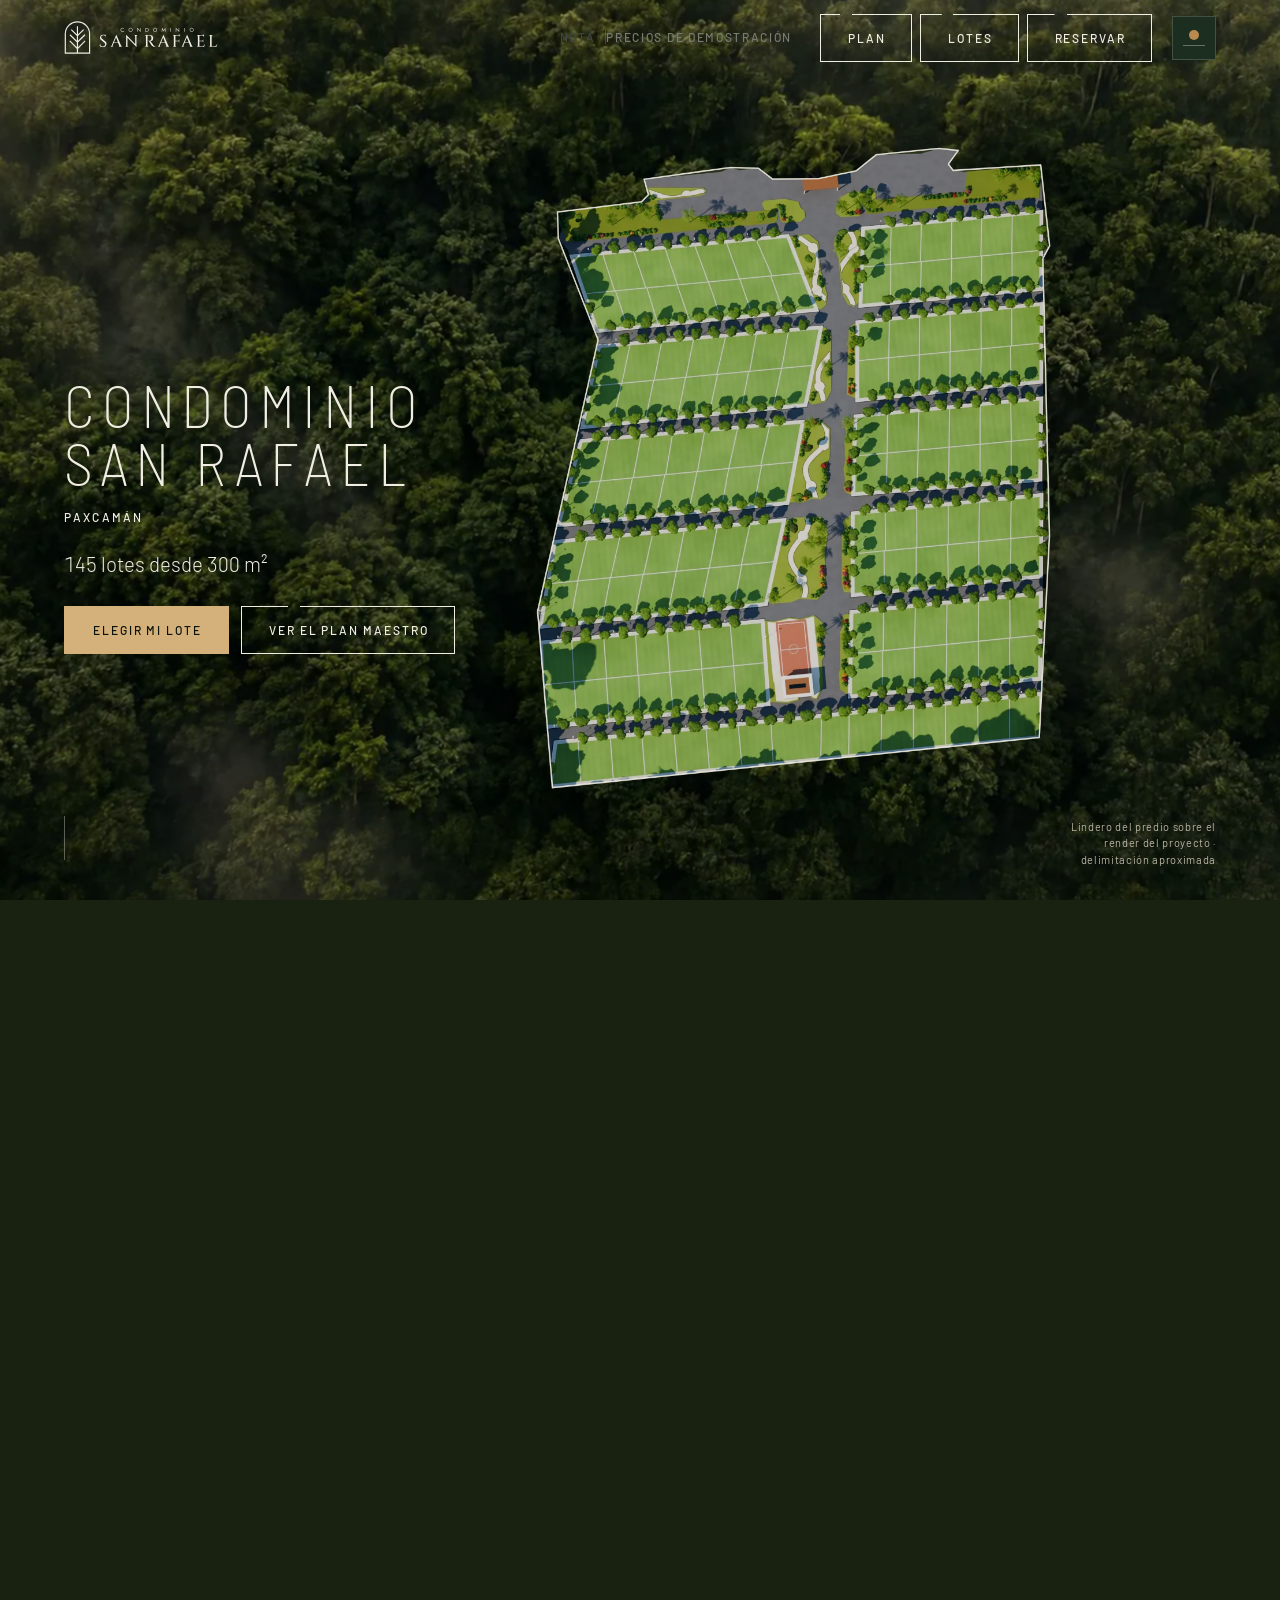
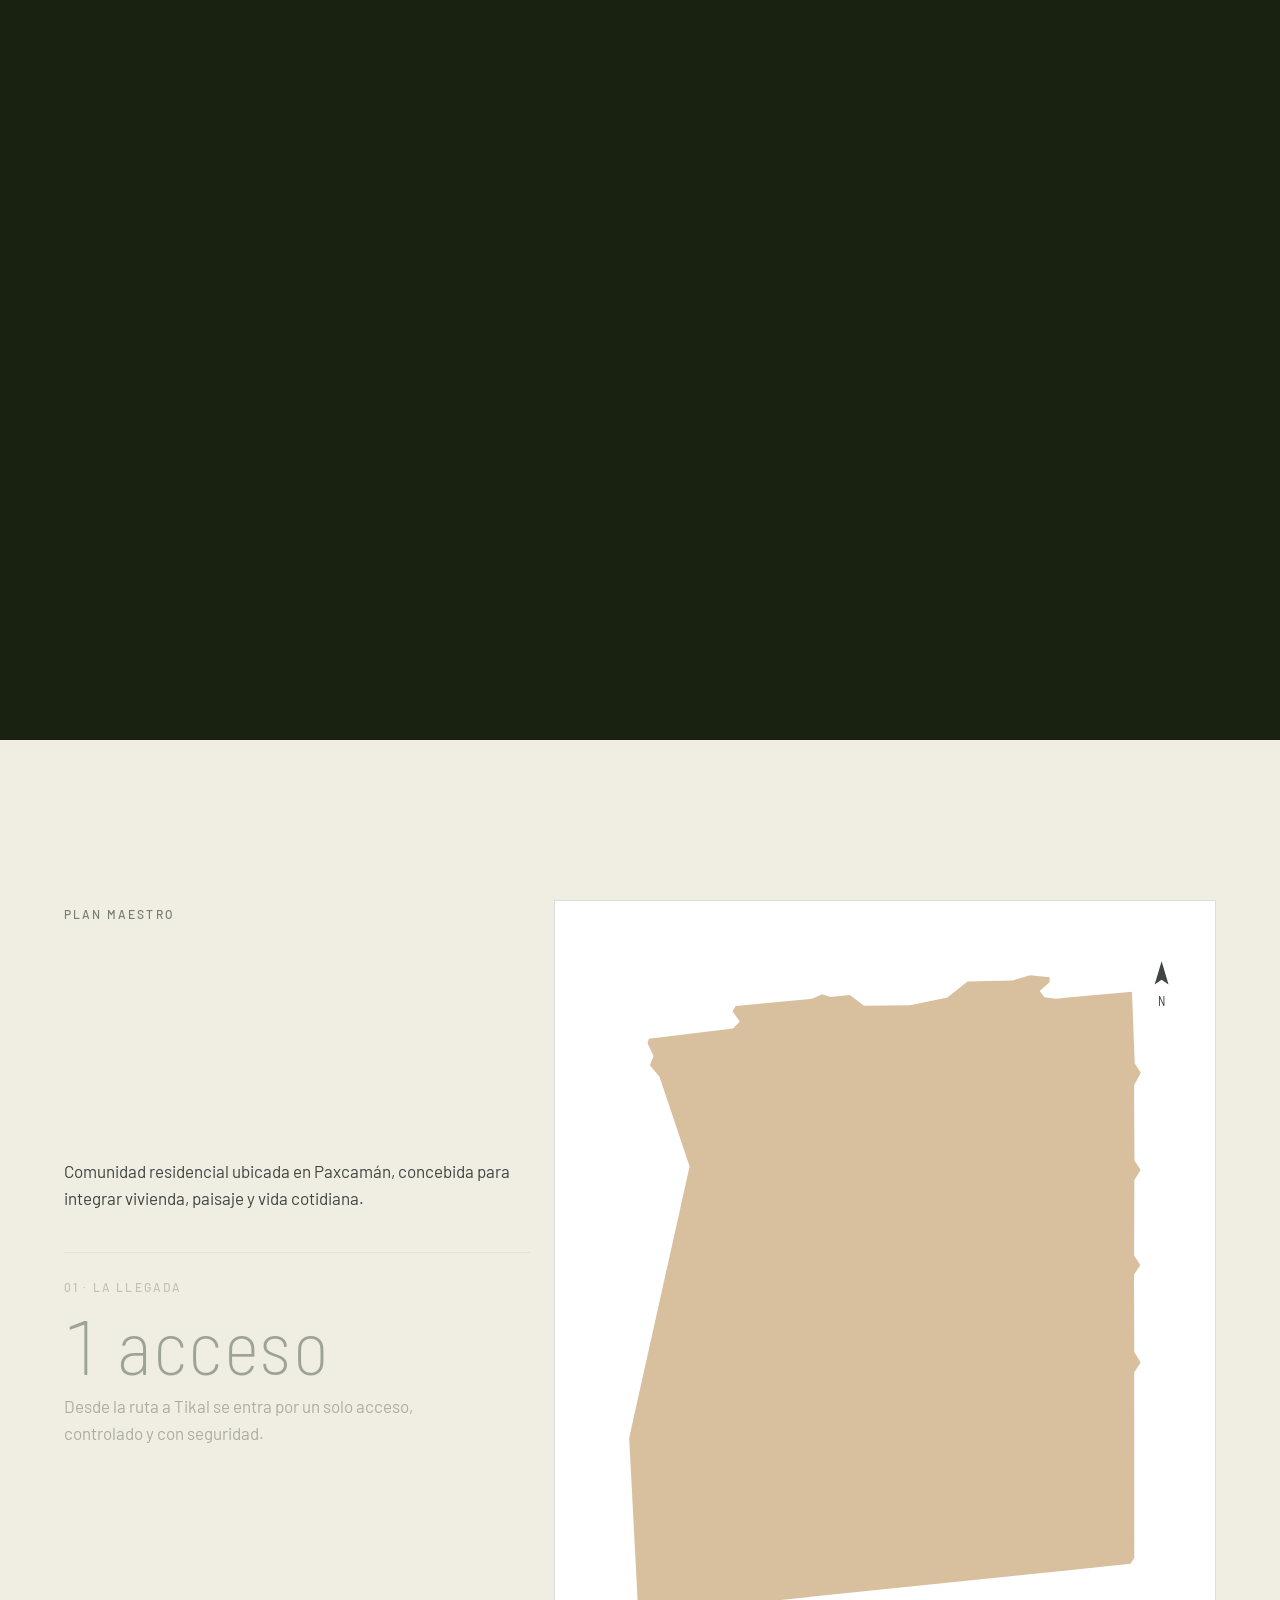
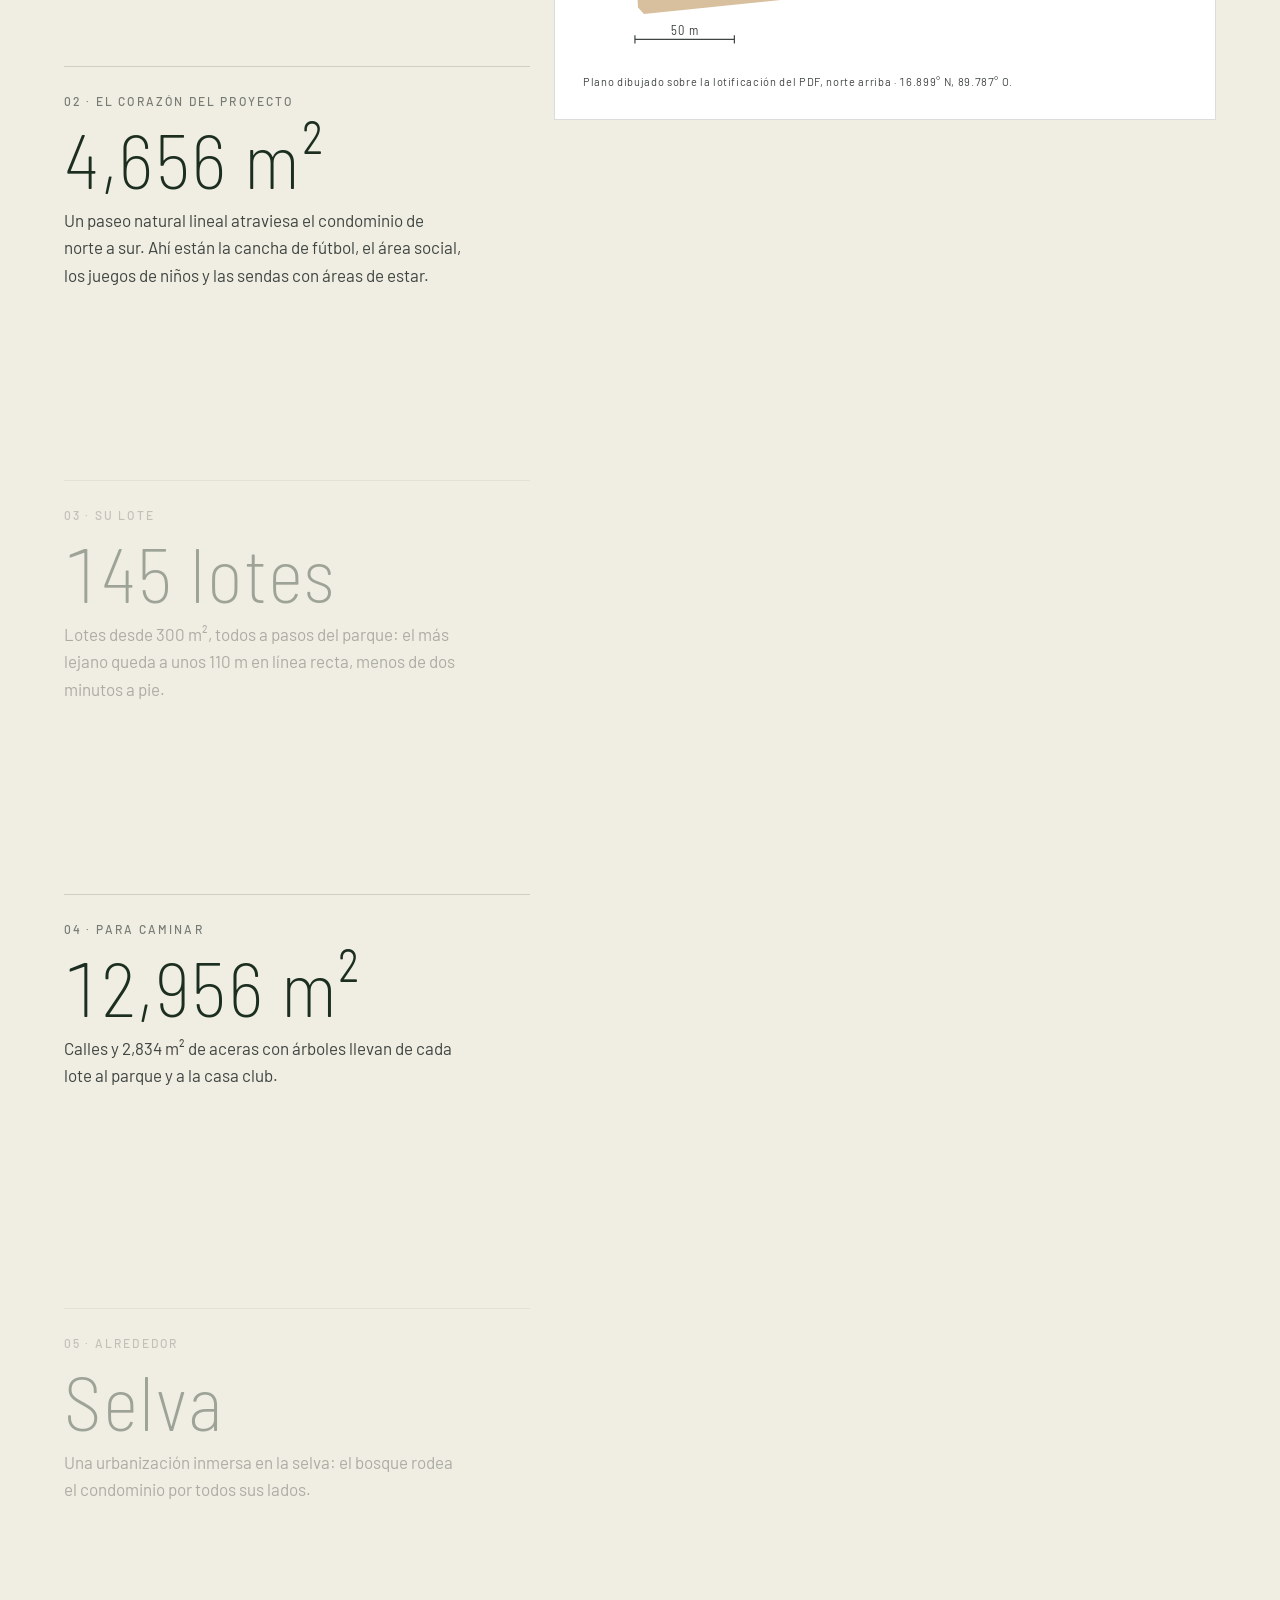
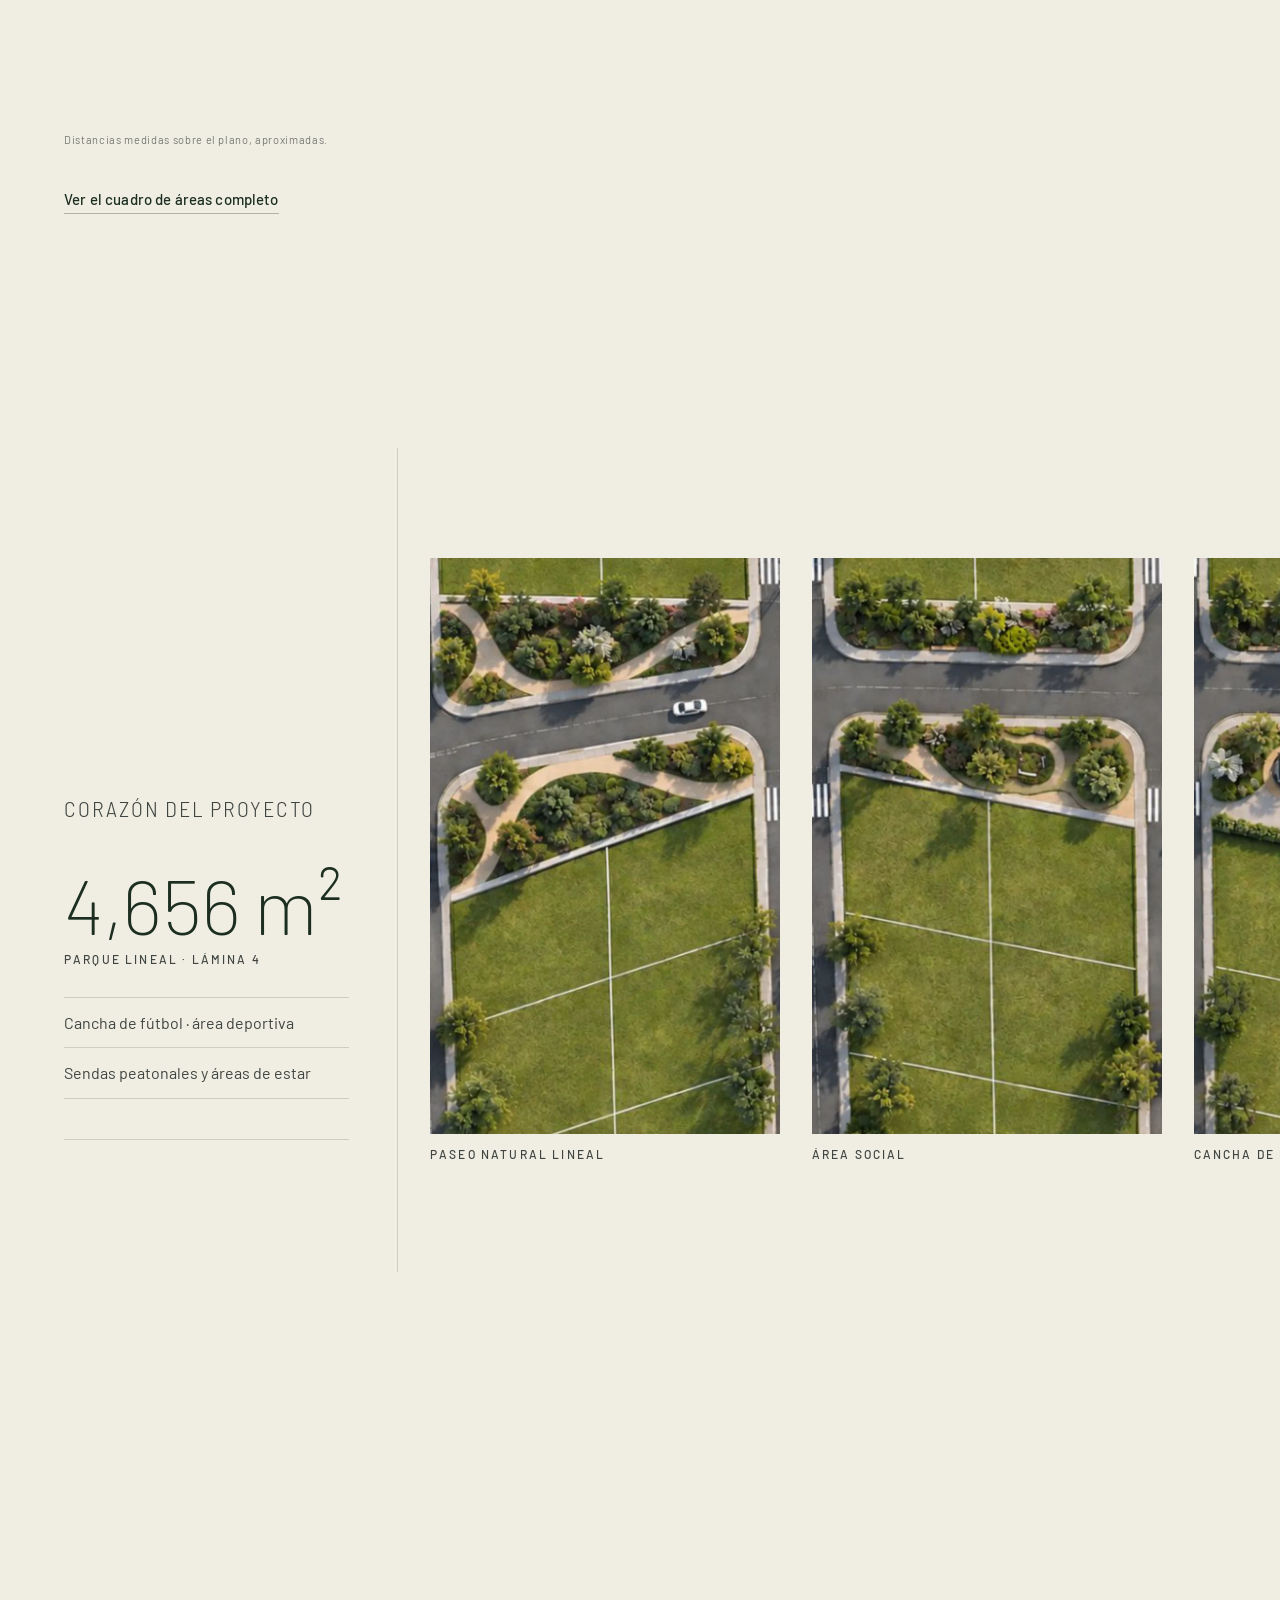
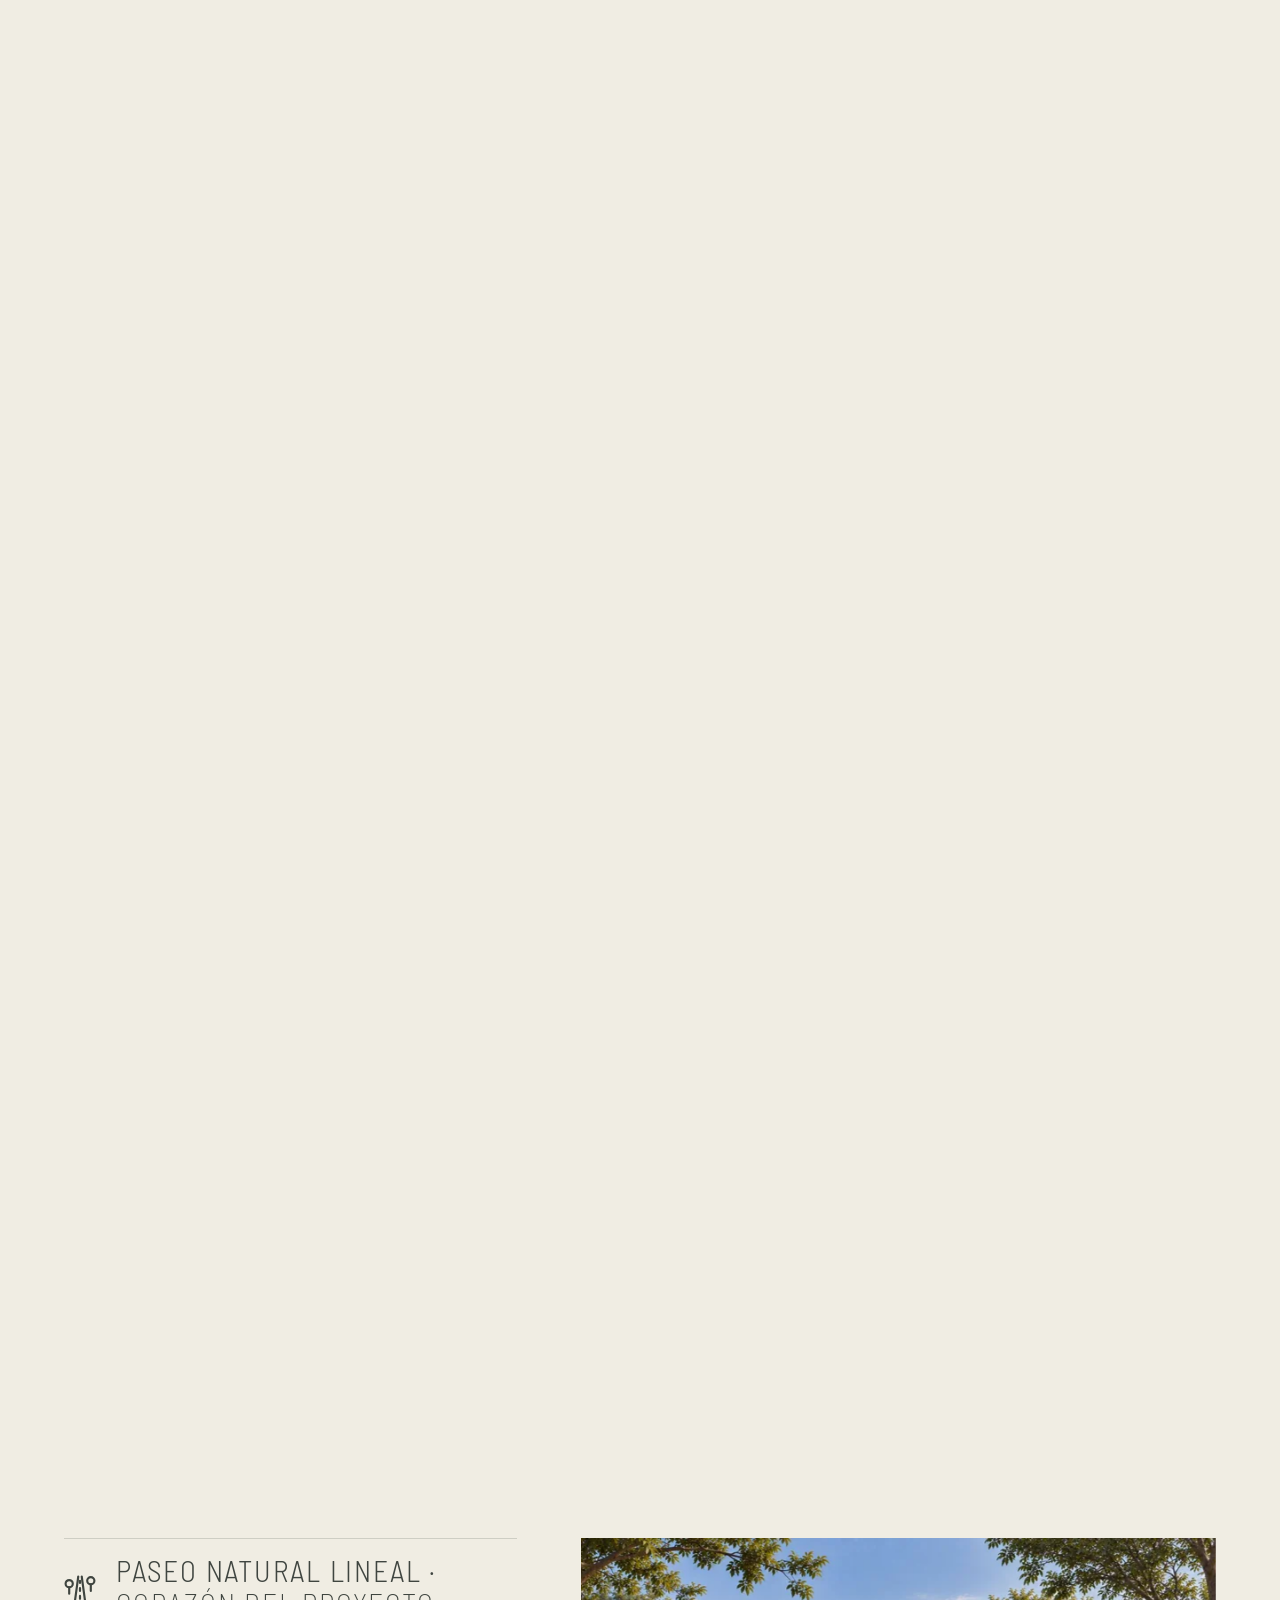
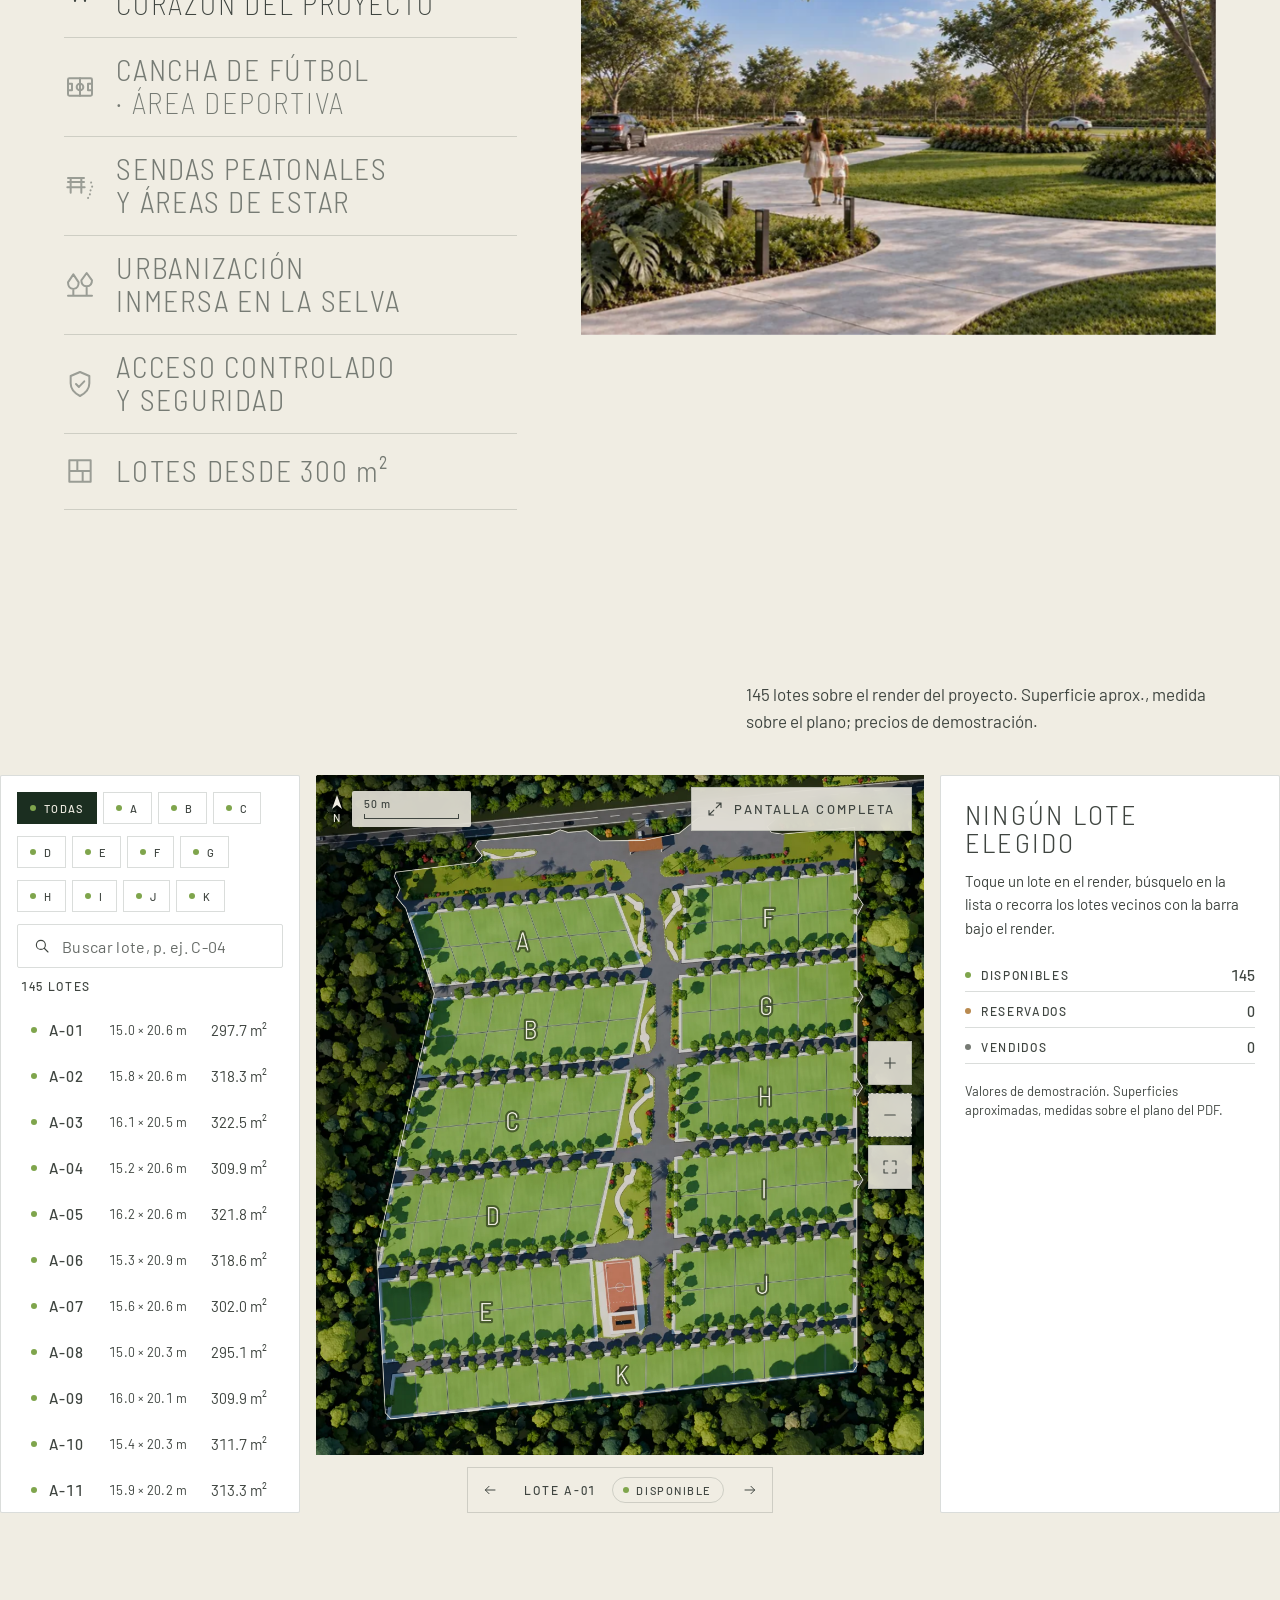
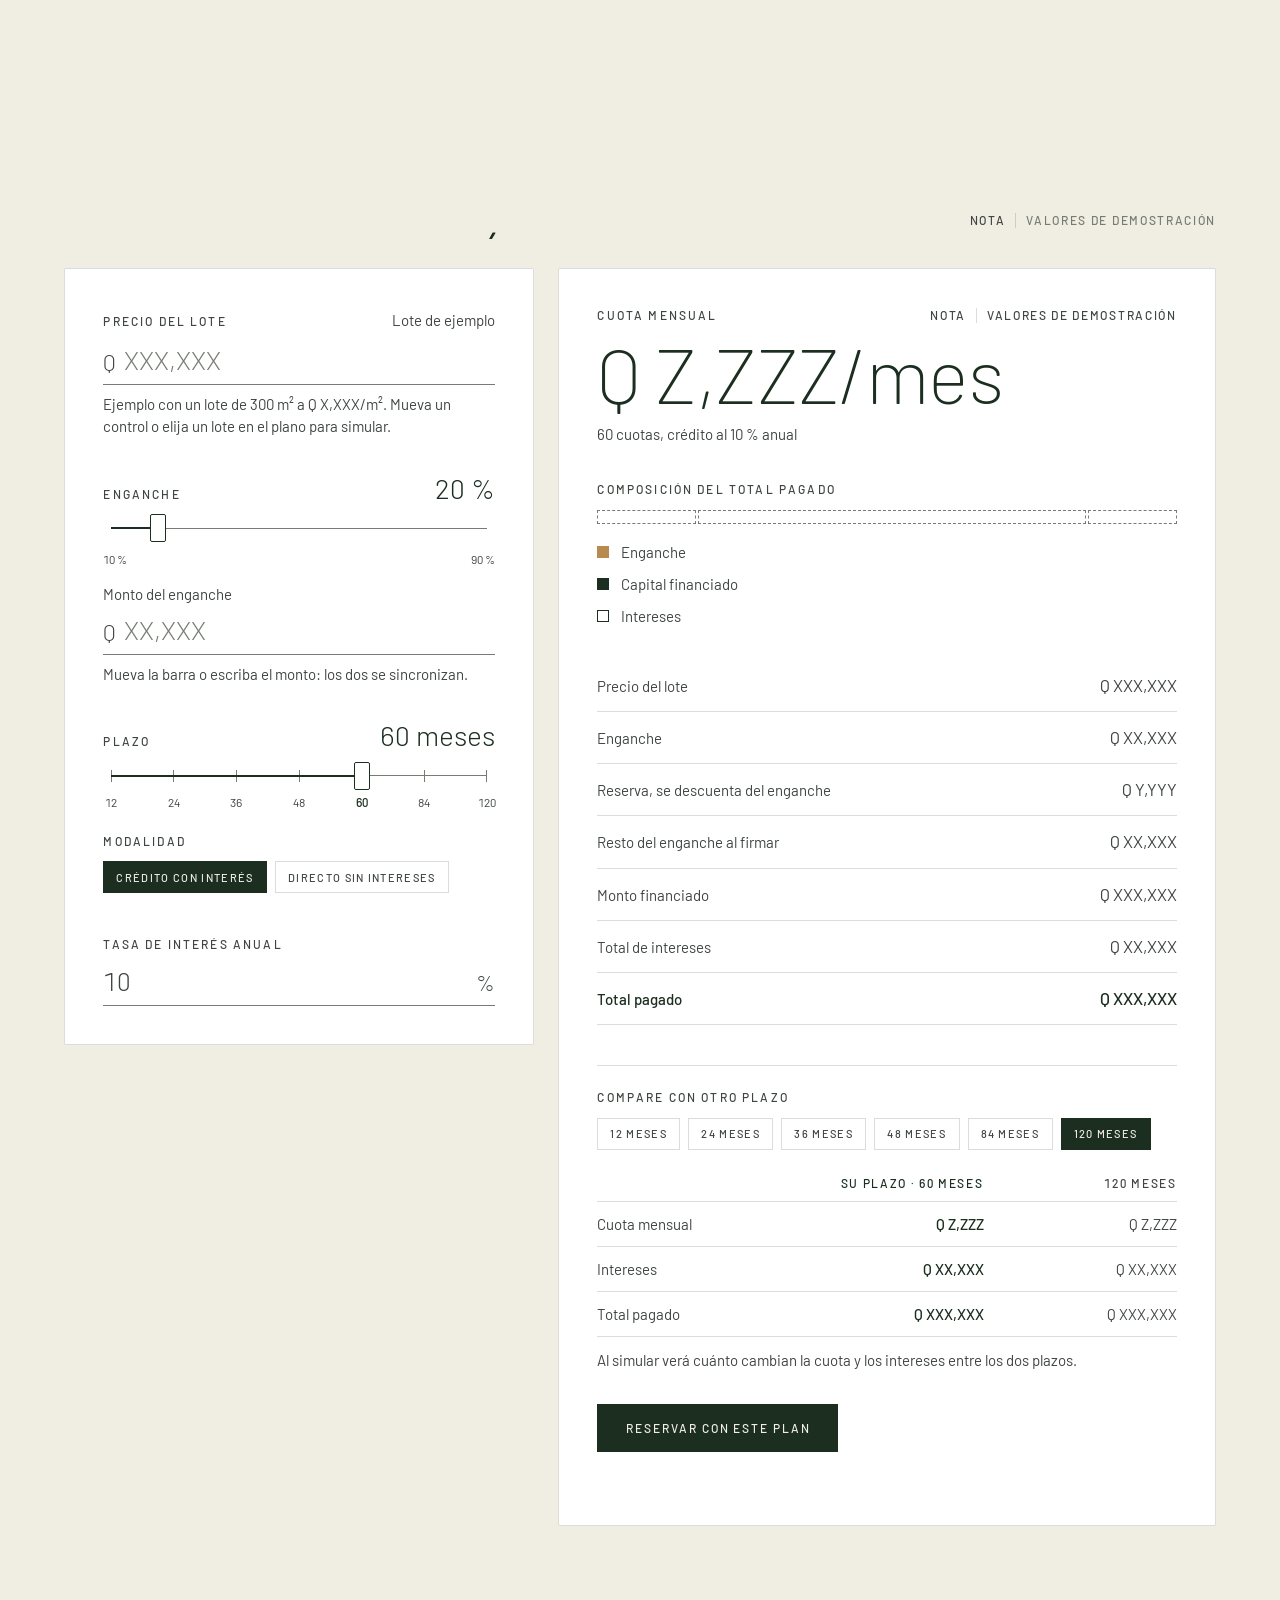
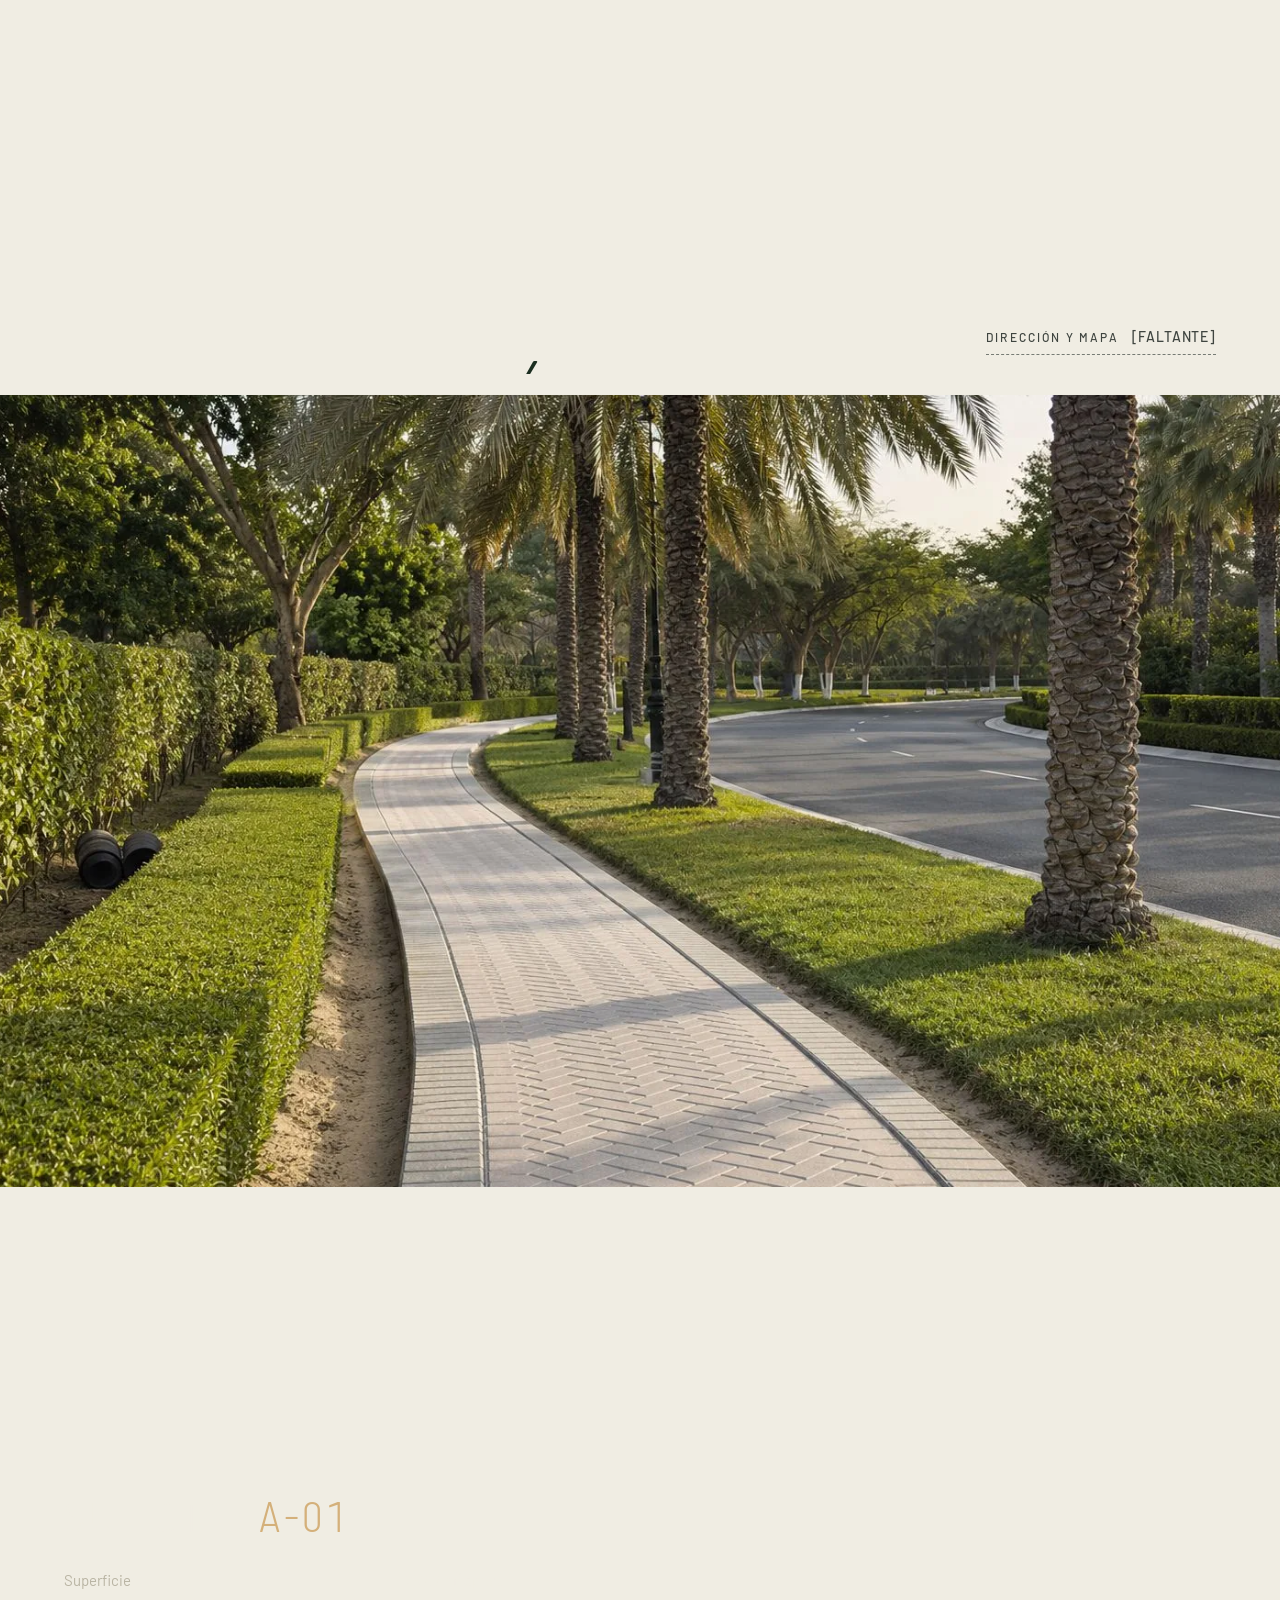
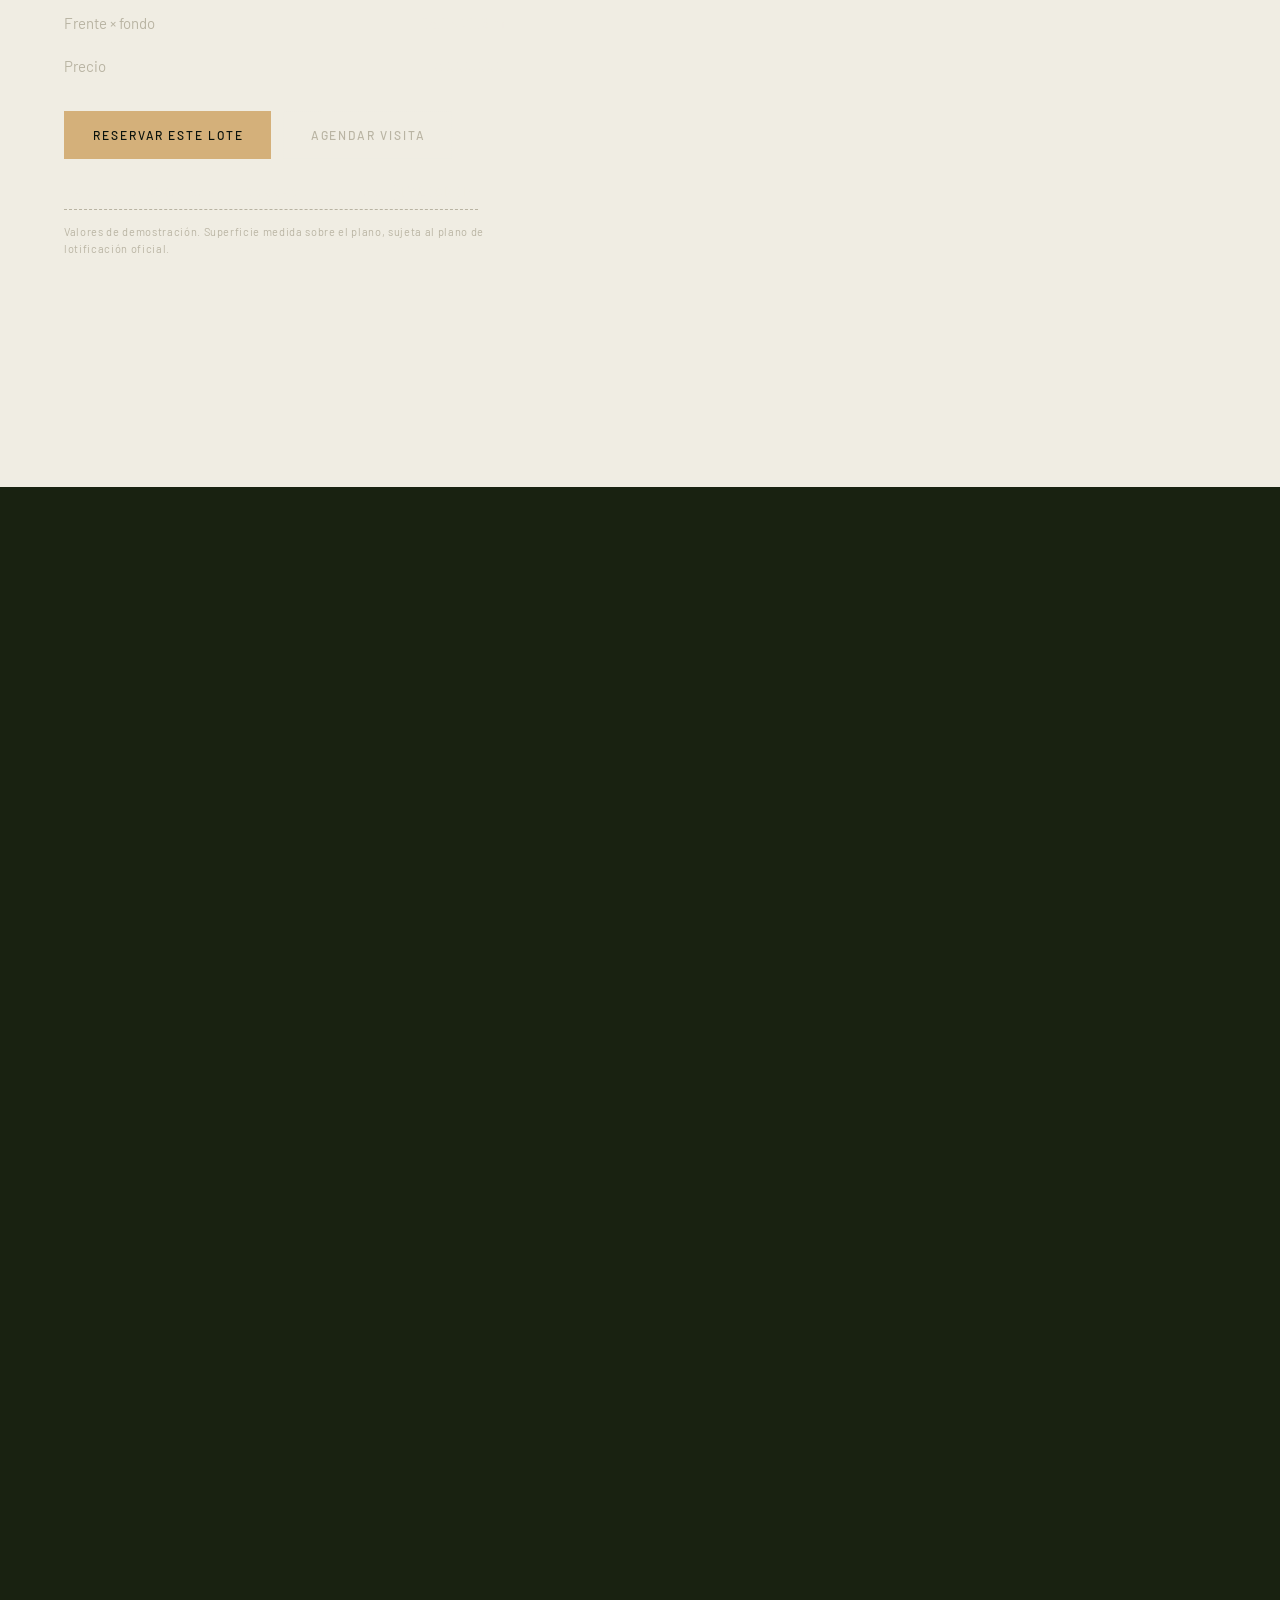
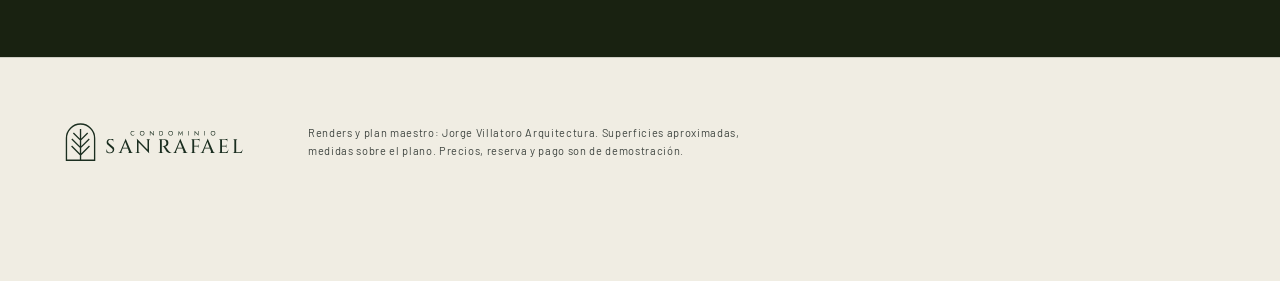
==== commit fe4a93fa: "Botón día/noche sin congelar; fotos de noche sin filtros Co-Authored-By: Claude Opus 5.5 <noreply@an" ====
--- a/index.html
+++ b/index.html
@@ -62,7 +62,7 @@
   <section class="umbral" data-capitulo="umbral" id="umbral" aria-label="Portada: Condominio San Rafael">
     <div class="umbral__marca">
       <span class="umbral__iso"><svg class="umbral__anillo" viewBox="0 0 100 100" aria-hidden="true" focusable="false"><circle cx="50" cy="50" r="49" pathLength="1"/></svg><svg viewBox="499 -6 280 354" aria-hidden="true" focusable="false"><g fill="none" stroke="currentColor" stroke-width="12"><path d="M513 335V137A126 126 0 0 1 765 137V335Z"/><path d="M639 55V335M575 91L639 155L703 91M561 144L639 222L717 144M559 208L639 288L719 208"/></g></svg></span>
-      <span class="umbral__palabra"><svg viewBox="-4 372 1306 262" role="img" aria-label="Condominio San Rafael" focusable="false"><g fill="currentColor"><path d="M249.7 404Q249.7 399.1 251.8 395.4Q254 391.7 257.6 389.6Q261.1 387.5 265.2 387.5Q268.2 387.5 270.7 388.3Q273.2 389.1 275.3 390.5Q277.3 391.9 278.8 393.7V387Q276.1 384.7 273 383.5Q269.9 382.4 265.2 382.4Q260.9 382.4 257.1 384Q253.2 385.6 250.4 388.5Q247.5 391.4 245.9 395.4Q244.2 399.3 244.2 404Q244.2 408.7 245.9 412.6Q247.5 416.6 250.4 419.5Q253.2 422.4 257.1 424Q260.9 425.6 265.2 425.6Q269.9 425.6 273 424.5Q276.1 423.3 278.8 421V414.3Q277.3 416.1 275.3 417.5Q273.2 418.9 270.7 419.7Q268.2 420.5 265.2 420.5Q261.1 420.5 257.6 418.4Q254 416.3 251.8 412.6Q249.7 408.9 249.7 404ZM336.6 404Q336.6 399.3 338.7 395.5Q340.7 391.8 344.3 389.7Q347.9 387.5 352.5 387.5Q357.1 387.5 360.7 389.7Q364.3 391.8 366.3 395.5Q368.4 399.3 368.4 404Q368.4 408.7 366.3 412.5Q364.3 416.2 360.7 418.3Q357.1 420.5 352.5 420.5Q347.9 420.5 344.3 418.3Q340.7 416.2 338.7 412.5Q336.6 408.7 336.6 404ZM331.2 404Q331.2 408.6 332.8 412.5Q334.4 416.5 337.3 419.4Q340.1 422.3 344 424Q347.9 425.6 352.5 425.6Q357.1 425.6 361 424Q364.9 422.3 367.7 419.4Q370.6 416.5 372.2 412.5Q373.8 408.6 373.8 404Q373.8 399.4 372.2 395.4Q370.6 391.5 367.7 388.6Q364.9 385.7 361 384Q357.1 382.4 352.5 382.4Q347.9 382.4 344 384Q340.1 385.7 337.3 388.6Q334.4 391.5 332.8 395.4Q331.2 399.4 331.2 404ZM456.4 383V414.3L424.6 380.9V425H429.6V393.7L461.4 427.1V383ZM514.2 383V425H519.3V383ZM526.8 425Q532.9 425 537.7 422.4Q542.4 419.7 545.1 415Q547.8 410.3 547.8 404Q547.8 397.7 545.1 393Q542.4 388.3 537.7 385.6Q532.9 383 526.8 383H517V388.1H526.8Q530.3 388.1 533.3 389.2Q536.2 390.3 538.3 392.4Q540.4 394.5 541.6 397.4Q542.7 400.3 542.7 404Q542.7 407.7 541.6 410.6Q540.4 413.5 538.3 415.6Q536.2 417.7 533.3 418.8Q530.3 419.9 526.8 419.9H517V425ZM602.6 404Q602.6 399.3 604.7 395.5Q606.7 391.8 610.3 389.7Q613.9 387.5 618.5 387.5Q623.1 387.5 626.7 389.7Q630.3 391.8 632.3 395.5Q634.4 399.3 634.4 404Q634.4 408.7 632.3 412.5Q630.3 416.2 626.7 418.3Q623.1 420.5 618.5 420.5Q613.9 420.5 610.3 418.3Q606.7 416.2 604.7 412.5Q602.6 408.7 602.6 404ZM597.2 404Q597.2 408.6 598.8 412.5Q600.4 416.5 603.3 419.4Q606.1 422.3 610 424Q613.9 425.6 618.5 425.6Q623.1 425.6 627 424Q630.9 422.3 633.7 419.4Q636.6 416.5 638.2 412.5Q639.8 408.6 639.8 404Q639.8 399.4 638.2 395.4Q636.6 391.5 633.7 388.6Q630.9 385.7 627 384Q623.1 382.4 618.5 382.4Q613.9 382.4 610 384Q606.1 385.7 603.3 388.6Q600.4 391.5 598.8 395.4Q597.2 399.4 597.2 404ZM697.3 396.6 711 421.1 724.7 396.6 727.8 425H732.9L727.8 380.9L711 411.3L694.2 380.9L689.1 425H694.2ZM783.9 383V425H789V383ZM873.9 383V414.3L842 380.9V425H847.1V393.7L879 427.1V383ZM933.4 383V425H938.5V383ZM998.1 404Q998.1 399.3 1000.2 395.5Q1002.2 391.8 1005.8 389.7Q1009.4 387.5 1014 387.5Q1018.6 387.5 1022.2 389.7Q1025.8 391.8 1027.8 395.5Q1029.9 399.3 1029.9 404Q1029.9 408.7 1027.8 412.5Q1025.8 416.2 1022.2 418.3Q1018.6 420.5 1014 420.5Q1009.4 420.5 1005.8 418.3Q1002.2 416.2 1000.2 412.5Q998.1 408.7 998.1 404ZM992.7 404Q992.7 408.6 994.3 412.5Q995.9 416.5 998.8 419.4Q1001.6 422.3 1005.5 424Q1009.4 425.6 1014 425.6Q1018.6 425.6 1022.5 424Q1026.4 422.3 1029.2 419.4Q1032.1 416.5 1033.7 412.5Q1035.3 408.6 1035.3 404Q1035.3 399.4 1033.7 395.4Q1032.1 391.5 1029.2 388.6Q1026.4 385.7 1022.5 384Q1018.6 382.4 1014 382.4Q1009.4 382.4 1005.5 384Q1001.6 385.7 998.8 388.6Q995.9 391.5 994.3 395.4Q992.7 399.4 992.7 404Z"/><path d="M55.8 456.4Q58.9 456.4 63 456.8Q67.1 457.2 71.2 457.8Q75.3 458.4 78.5 459.1Q81.8 459.7 83.3 460.5L82.5 482.4H80.8Q80.8 473.3 74.4 468Q67.9 462.7 58.3 462.7Q47.9 462.7 41.6 468.6Q35.2 474.6 35.1 482.7Q35 486.9 37.3 491.4Q39.6 495.9 44.3 499.7L80.3 529.7Q86.8 534.8 89.4 541.3Q92.1 547.8 91.9 554.9Q91.6 571.1 81.1 580.8Q70.6 590.6 52.7 590.6Q47 590.6 40.5 589.5Q33.9 588.4 28.2 586.1Q22.5 583.7 18.9 580.1Q18 576.8 18.1 571.9Q18.2 567 19.2 561.8Q20.2 556.6 21.8 552.6H23.5Q22.6 562 26.2 569.4Q29.8 576.7 36.7 580.7Q43.7 584.6 52.7 584.3Q63.5 583.9 70.6 577.5Q77.7 571.2 77.7 561Q77.7 555.5 75.3 551.1Q72.9 546.6 68 543.2L33.7 514.2Q26.7 508.9 23.8 501.9Q20.9 494.8 21.2 487.9Q21.5 479.6 25.5 472.4Q29.6 465.2 37.2 460.8Q44.9 456.4 55.8 456.4ZM83.3 458.3 83.2 462.1H66.6V458.3ZM198.5 456 254.9 586.9H233.5L192.3 479.6ZM158.9 574.5Q157.5 578.2 158.5 580.8Q159.4 583.4 161.5 584.8Q163.7 586.2 165.9 586.2H167.6V588H129.7V586.2Q129.7 586.2 130.5 586.2Q131.4 586.2 131.4 586.2Q135.6 586.2 140.1 583.5Q144.6 580.8 147.6 574.5ZM198.5 456 199.9 472.2 153.8 587.4H141.9L189.3 476.7Q189.5 476.4 190.6 473.8Q191.7 471.3 193.2 467.8Q194.7 464.3 195.7 461Q196.8 457.7 196.9 456ZM222.3 539.8V546.1H165.8V539.8ZM228.7 574.5H249.6Q252.4 580.8 257 583.5Q261.6 586.2 265.8 586.2Q265.8 586.2 266.6 586.2Q267.3 586.2 267.3 586.2V588H220.1V586.2H221.7Q225.3 586.2 228.1 583.1Q230.8 580.1 228.7 574.5ZM304.4 456.2 415 569.7 416.8 590.6 306.2 477.3ZM304.9 574.9V588H289.6V586.2Q289.6 586.2 291.3 586.2Q292.9 586.2 293.1 586.2Q297.7 586.2 301 582.8Q304.4 579.5 304.4 574.9ZM318.8 574.9Q318.8 579.5 322.1 582.8Q325.4 586.2 330.1 586.2Q330.2 586.2 331.9 586.2Q333.6 586.2 333.6 586.2V588H318.3V574.9ZM304.4 456.2 318.6 472.5 318.8 588H304.4V479.3Q304.4 469.6 303.5 462.9Q302.6 456.2 302.6 456.2ZM416.6 459V567Q416.6 573.2 417.1 578.6Q417.5 584.1 418 587.3Q418.4 590.6 418.4 590.6H416.8L402.4 574.1V459ZM431.4 459V460.8Q431.4 460.8 429.7 460.8Q428.1 460.8 428.1 460.8Q423.5 460.8 420.1 464.1Q416.8 467.3 416.6 472.1H416.1V459ZM387.4 459H402.7V472.1H402.4Q402.2 467.3 399 464.1Q395.7 460.8 390.9 460.8Q390.9 460.8 389.3 460.8Q387.6 460.8 387.4 460.8ZM533.6 459H558.8Q567.1 459 574.3 461.2Q581.4 463.4 586.5 467.8Q591.6 472.2 594.5 478.6Q597.4 485.1 597.4 493.7Q597.4 502.2 593.6 510.1Q589.7 518.1 582.8 523.3Q575.8 528.5 566.4 528.8Q570.5 530.3 574.6 534.6Q578.7 538.8 581.6 542.9Q581.6 543 583.9 546.4Q586.2 549.8 589.7 554.6Q593.2 559.5 596.8 564.3Q600.4 569.1 603.1 572.2Q606.9 576.5 610.5 579.6Q614.1 582.7 618.2 584.4Q622.3 586.1 627.4 586.2V588H614.7Q605.7 588 598.9 585.7Q592 583.4 587.1 579.5Q582.2 575.5 578.7 570.8Q577.9 569.6 575.6 566.1Q573.4 562.6 570.5 558.1Q567.6 553.6 564.8 549.2Q562 544.8 560 541.5Q558 538.2 557.5 537.3Q554.4 532.3 550.5 528.7Q546.6 525.2 542.1 525V523.1Q542.2 523.1 544.7 523.2Q547.2 523.3 550.5 523.1Q555.3 523 560.7 521.5Q566.1 520 570.6 515.7Q575.1 511.5 577.4 503.3Q577.9 501.3 578.2 498.6Q578.5 495.8 578.3 492.9Q578 480.2 571.9 473.1Q565.8 466.1 555.9 465.6Q551.6 465.3 546.9 465.4Q542.3 465.5 539 465.5Q535.7 465.5 535.4 465.5Q535.4 465.3 535 463.8Q534.5 462.2 534.1 460.6Q533.6 459 533.6 459ZM536 459V588H518.8V459ZM519.3 574.5V588H504.6V586.2Q504.6 586.2 505.8 586.2Q506.9 586.2 507 586.2Q511.8 586.2 515.2 582.7Q518.6 579.3 518.8 574.5ZM519.3 472.5H518.8Q518.6 467.7 515.2 464.3Q511.8 460.8 507 460.8Q506.9 460.8 505.8 460.8Q504.6 460.8 504.6 460.8V459H519.3ZM535.4 574.5H536Q536 579.3 539.5 582.7Q543 586.2 547.8 586.2Q547.9 586.2 548.9 586.2Q550 586.2 550 586.2V588H535.4ZM709 456 765.4 586.9H744L702.8 479.6ZM669.4 574.5Q668 578.2 669 580.8Q669.9 583.4 672 584.8Q674.2 586.2 676.4 586.2H678.1V588H640.2V586.2Q640.2 586.2 641 586.2Q641.9 586.2 641.9 586.2Q646.1 586.2 650.6 583.5Q655.1 580.8 658.1 574.5ZM709 456 710.4 472.2 664.3 587.4H652.4L699.8 476.7Q700 476.4 701.1 473.8Q702.2 471.3 703.7 467.8Q705.2 464.3 706.2 461Q707.3 457.7 707.4 456ZM732.8 539.8V546.1H676.3V539.8ZM739.2 574.5H760.1Q762.9 580.8 767.5 583.5Q772.1 586.2 776.3 586.2Q776.3 586.2 777.1 586.2Q777.8 586.2 777.8 586.2V588H730.6V586.2H732.2Q735.8 586.2 738.6 583.1Q741.3 580.1 739.2 574.5ZM838.1 459V588H820.9V459ZM880 521.3V527.6H837.6V521.3ZM888.3 459V465.5H837.6V459ZM880 527.2V541.2H878.1V538.8Q878.1 534.1 874.9 530.9Q871.7 527.6 867 527.6V527.2ZM880 507.6V521.7H867V521.3Q871.7 521.1 874.9 517.8Q878.2 514.5 878.1 509.8V507.6ZM888.3 464.9V480H886.4V477.5Q886.4 472.3 883 468.9Q879.6 465.5 874.4 465.4V464.9ZM888.3 455.7V461L865.8 459Q869.8 459 874.3 458.4Q878.9 457.9 882.7 457.2Q886.6 456.4 888.3 455.7ZM821.5 574.5V588H806.7V586.2Q806.7 586.2 807.9 586.2Q809.1 586.2 809.1 586.2Q813.9 586.2 817.3 582.7Q820.7 579.3 820.9 574.5ZM821.5 472.5H820.9Q820.9 467.7 817.4 464.3Q813.9 460.8 809.1 460.8Q809.1 460.8 808 460.8Q806.9 460.8 806.9 460.8L806.7 459H821.5ZM837.6 574.5H838.1Q838.3 579.3 841.7 582.7Q845.1 586.2 849.9 586.2Q849.9 586.2 851 586.2Q852.1 586.2 852.3 586.2V588H837.6ZM965 456 1021.4 586.9H1000L958.8 479.6ZM925.4 574.5Q924 578.2 925 580.8Q925.9 583.4 928 584.8Q930.2 586.2 932.4 586.2H934.1V588H896.2V586.2Q896.2 586.2 897 586.2Q897.9 586.2 897.9 586.2Q902.1 586.2 906.6 583.5Q911.1 580.8 914.1 574.5ZM965 456 966.4 472.2 920.3 587.4H908.4L955.8 476.7Q956 476.4 957.1 473.8Q958.2 471.3 959.7 467.8Q961.2 464.3 962.2 461Q963.3 457.7 963.4 456ZM988.8 539.8V546.1H932.3V539.8ZM995.2 574.5H1016.1Q1018.9 580.8 1023.5 583.5Q1028.1 586.2 1032.3 586.2Q1032.3 586.2 1033.1 586.2Q1033.8 586.2 1033.8 586.2V588H986.6V586.2H988.2Q991.8 586.2 994.6 583.1Q997.3 580.1 995.2 574.5ZM1098 459V588H1080.8V459ZM1147.4 581.5 1148.9 588H1097.5V581.5ZM1139.8 521.3V527.6H1097.5V521.3ZM1148.1 459V465.5H1097.5V459ZM1159.4 555.5 1149.4 588H1117L1123.6 581.5Q1133.2 581.5 1139.7 578.3Q1146.1 575.1 1150.4 569.2Q1154.6 563.2 1157.6 555.5ZM1139.8 527.2V541.2H1138V538.8Q1138 534.1 1134.8 530.9Q1131.6 527.6 1126.9 527.6V527.2ZM1139.8 507.6V521.7H1126.9V521.3Q1131.6 521.1 1134.8 517.8Q1138 514.5 1138 509.8V507.6ZM1148.1 464.9V481.9H1146.3V478.9Q1146.3 473.2 1142.5 469.3Q1138.8 465.5 1132.8 465.3V464.9ZM1148.1 455.7V461L1125.7 459Q1129.7 459 1134.2 458.4Q1138.7 457.9 1142.6 457.2Q1146.5 456.4 1148.1 455.7ZM1081.4 574.5V588H1066.6V586.2Q1066.6 586.2 1067.8 586.2Q1069 586.2 1069 586.2Q1073.8 586.2 1077.2 582.7Q1080.6 579.3 1080.8 574.5ZM1081.4 472.5H1080.8Q1080.8 467.7 1077.3 464.3Q1073.8 460.8 1069 460.8Q1069 460.8 1067.9 460.8Q1066.8 460.8 1066.8 460.8L1066.6 459H1081.4ZM1230.5 459V588H1213.3V459ZM1279.9 581.5 1281.4 588H1230V581.5ZM1291.9 555.5 1281.9 588H1249.5L1256.1 581.5Q1265.7 581.5 1272.2 578.3Q1278.6 575.1 1282.9 569.2Q1287.1 563.2 1290.1 555.5ZM1213.9 574.5V588H1199.1V586.2Q1199.1 586.2 1200.3 586.2Q1201.5 586.2 1201.5 586.2Q1206.3 586.2 1209.7 582.7Q1213.1 579.3 1213.3 574.5ZM1213.9 472.5H1213.3Q1213.1 467.7 1209.7 464.3Q1206.3 460.8 1201.5 460.8Q1201.5 460.8 1200.3 460.8Q1199.1 460.8 1199.1 460.8V459H1213.9ZM1230 472.5V459H1244.7V460.8Q1244.5 460.8 1243.4 460.8Q1242.3 460.8 1242.3 460.8Q1237.5 460.8 1234.1 464.3Q1230.7 467.7 1230.5 472.5Z"/><rect x="578" y="623" width="122" height="6"/></g></svg></span>
+      <span class="umbral__palabra"><svg viewBox="-4 372 1306 262" role="img" aria-label="Condominio San Rafael" focusable="false"><defs><clipPath id="umbral-r1"><rect x="-4" y="372" width="1306" height="62"/></clipPath><clipPath id="umbral-r2"><rect x="-4" y="440" width="1306" height="153"/></clipPath></defs><g fill="currentColor"><g clip-path="url(#umbral-r1)"><g class="umbral__renglon"><path class="umbral__letra" d="M249.7 404Q249.7 399.1 251.8 395.4Q254 391.7 257.6 389.6Q261.1 387.5 265.2 387.5Q268.2 387.5 270.7 388.3Q273.2 389.1 275.3 390.5Q277.3 391.9 278.8 393.7V387Q276.1 384.7 273 383.5Q269.9 382.4 265.2 382.4Q260.9 382.4 257.1 384Q253.2 385.6 250.4 388.5Q247.5 391.4 245.9 395.4Q244.2 399.3 244.2 404Q244.2 408.7 245.9 412.6Q247.5 416.6 250.4 419.5Q253.2 422.4 257.1 424Q260.9 425.6 265.2 425.6Q269.9 425.6 273 424.5Q276.1 423.3 278.8 421V414.3Q277.3 416.1 275.3 417.5Q273.2 418.9 270.7 419.7Q268.2 420.5 265.2 420.5Q261.1 420.5 257.6 418.4Q254 416.3 251.8 412.6Q249.7 408.9 249.7 404Z"/><path class="umbral__letra" d="M336.6 404Q336.6 399.3 338.7 395.5Q340.7 391.8 344.3 389.7Q347.9 387.5 352.5 387.5Q357.1 387.5 360.7 389.7Q364.3 391.8 366.3 395.5Q368.4 399.3 368.4 404Q368.4 408.7 366.3 412.5Q364.3 416.2 360.7 418.3Q357.1 420.5 352.5 420.5Q347.9 420.5 344.3 418.3Q340.7 416.2 338.7 412.5Q336.6 408.7 336.6 404ZM331.2 404Q331.2 408.6 332.8 412.5Q334.4 416.5 337.3 419.4Q340.1 422.3 344 424Q347.9 425.6 352.5 425.6Q357.1 425.6 361 424Q364.9 422.3 367.7 419.4Q370.6 416.5 372.2 412.5Q373.8 408.6 373.8 404Q373.8 399.4 372.2 395.4Q370.6 391.5 367.7 388.6Q364.9 385.7 361 384Q357.1 382.4 352.5 382.4Q347.9 382.4 344 384Q340.1 385.7 337.3 388.6Q334.4 391.5 332.8 395.4Q331.2 399.4 331.2 404Z"/><path class="umbral__letra" d="M456.4 383V414.3L424.6 380.9V425H429.6V393.7L461.4 427.1V383Z"/><path class="umbral__letra" d="M514.2 383V425H519.3V383ZM526.8 425Q532.9 425 537.7 422.4Q542.4 419.7 545.1 415Q547.8 410.3 547.8 404Q547.8 397.7 545.1 393Q542.4 388.3 537.7 385.6Q532.9 383 526.8 383H517V388.1H526.8Q530.3 388.1 533.3 389.2Q536.2 390.3 538.3 392.4Q540.4 394.5 541.6 397.4Q542.7 400.3 542.7 404Q542.7 407.7 541.6 410.6Q540.4 413.5 538.3 415.6Q536.2 417.7 533.3 418.8Q530.3 419.9 526.8 419.9H517V425Z"/><path class="umbral__letra" d="M602.6 404Q602.6 399.3 604.7 395.5Q606.7 391.8 610.3 389.7Q613.9 387.5 618.5 387.5Q623.1 387.5 626.7 389.7Q630.3 391.8 632.3 395.5Q634.4 399.3 634.4 404Q634.4 408.7 632.3 412.5Q630.3 416.2 626.7 418.3Q623.1 420.5 618.5 420.5Q613.9 420.5 610.3 418.3Q606.7 416.2 604.7 412.5Q602.6 408.7 602.6 404ZM597.2 404Q597.2 408.6 598.8 412.5Q600.4 416.5 603.3 419.4Q606.1 422.3 610 424Q613.9 425.6 618.5 425.6Q623.1 425.6 627 424Q630.9 422.3 633.7 419.4Q636.6 416.5 638.2 412.5Q639.8 408.6 639.8 404Q639.8 399.4 638.2 395.4Q636.6 391.5 633.7 388.6Q630.9 385.7 627 384Q623.1 382.4 618.5 382.4Q613.9 382.4 610 384Q606.1 385.7 603.3 388.6Q600.4 391.5 598.8 395.4Q597.2 399.4 597.2 404Z"/><path class="umbral__letra" d="M697.3 396.6 711 421.1 724.7 396.6 727.8 425H732.9L727.8 380.9L711 411.3L694.2 380.9L689.1 425H694.2Z"/><path class="umbral__letra" d="M783.9 383V425H789V383Z"/><path class="umbral__letra" d="M873.9 383V414.3L842 380.9V425H847.1V393.7L879 427.1V383Z"/><path class="umbral__letra" d="M933.4 383V425H938.5V383Z"/><path class="umbral__letra" d="M998.1 404Q998.1 399.3 1000.2 395.5Q1002.2 391.8 1005.8 389.7Q1009.4 387.5 1014 387.5Q1018.6 387.5 1022.2 389.7Q1025.8 391.8 1027.8 395.5Q1029.9 399.3 1029.9 404Q1029.9 408.7 1027.8 412.5Q1025.8 416.2 1022.2 418.3Q1018.6 420.5 1014 420.5Q1009.4 420.5 1005.8 418.3Q1002.2 416.2 1000.2 412.5Q998.1 408.7 998.1 404ZM992.7 404Q992.7 408.6 994.3 412.5Q995.9 416.5 998.8 419.4Q1001.6 422.3 1005.5 424Q1009.4 425.6 1014 425.6Q1018.6 425.6 1022.5 424Q1026.4 422.3 1029.2 419.4Q1032.1 416.5 1033.7 412.5Q1035.3 408.6 1035.3 404Q1035.3 399.4 1033.7 395.4Q1032.1 391.5 1029.2 388.6Q1026.4 385.7 1022.5 384Q1018.6 382.4 1014 382.4Q1009.4 382.4 1005.5 384Q1001.6 385.7 998.8 388.6Q995.9 391.5 994.3 395.4Q992.7 399.4 992.7 404Z"/></g></g><g clip-path="url(#umbral-r2)"><g class="umbral__renglon"><path class="umbral__letra" d="M55.8 456.4Q58.9 456.4 63 456.8Q67.1 457.2 71.2 457.8Q75.3 458.4 78.5 459.1Q81.8 459.7 83.3 460.5L82.5 482.4H80.8Q80.8 473.3 74.4 468Q67.9 462.7 58.3 462.7Q47.9 462.7 41.6 468.6Q35.2 474.6 35.1 482.7Q35 486.9 37.3 491.4Q39.6 495.9 44.3 499.7L80.3 529.7Q86.8 534.8 89.4 541.3Q92.1 547.8 91.9 554.9Q91.6 571.1 81.1 580.8Q70.6 590.6 52.7 590.6Q47 590.6 40.5 589.5Q33.9 588.4 28.2 586.1Q22.5 583.7 18.9 580.1Q18 576.8 18.1 571.9Q18.2 567 19.2 561.8Q20.2 556.6 21.8 552.6H23.5Q22.6 562 26.2 569.4Q29.8 576.7 36.7 580.7Q43.7 584.6 52.7 584.3Q63.5 583.9 70.6 577.5Q77.7 571.2 77.7 561Q77.7 555.5 75.3 551.1Q72.9 546.6 68 543.2L33.7 514.2Q26.7 508.9 23.8 501.9Q20.9 494.8 21.2 487.9Q21.5 479.6 25.5 472.4Q29.6 465.2 37.2 460.8Q44.9 456.4 55.8 456.4ZM83.3 458.3 83.2 462.1H66.6V458.3Z"/><path class="umbral__letra" d="M198.5 456 254.9 586.9H233.5L192.3 479.6ZM198.5 456 199.9 472.2 153.8 587.4H141.9L189.3 476.7Q189.5 476.4 190.6 473.8Q191.7 471.3 193.2 467.8Q194.7 464.3 195.7 461Q196.8 457.7 196.9 456ZM222.3 539.8V546.1H165.8V539.8ZM228.7 574.5H249.6Q252.4 580.8 257 583.5Q261.6 586.2 265.8 586.2Q265.8 586.2 266.6 586.2Q267.3 586.2 267.3 586.2V588H220.1V586.2H221.7Q225.3 586.2 228.1 583.1Q230.8 580.1 228.7 574.5ZM158.9 574.5Q157.5 578.2 158.5 580.8Q159.4 583.4 161.5 584.8Q163.7 586.2 165.9 586.2H167.6V588H129.7V586.2Q129.7 586.2 130.5 586.2Q131.4 586.2 131.4 586.2Q135.6 586.2 140.1 583.5Q144.6 580.8 147.6 574.5Z"/><path class="umbral__letra" d="M304.4 456.2 415 569.7 416.8 590.6 306.2 477.3ZM304.9 574.9V588H289.6V586.2Q289.6 586.2 291.3 586.2Q292.9 586.2 293.1 586.2Q297.7 586.2 301 582.8Q304.4 579.5 304.4 574.9ZM318.8 574.9Q318.8 579.5 322.1 582.8Q325.4 586.2 330.1 586.2Q330.2 586.2 331.9 586.2Q333.6 586.2 333.6 586.2V588H318.3V574.9ZM304.4 456.2 318.6 472.5 318.8 588H304.4V479.3Q304.4 469.6 303.5 462.9Q302.6 456.2 302.6 456.2ZM416.6 459V567Q416.6 573.2 417.1 578.6Q417.5 584.1 418 587.3Q418.4 590.6 418.4 590.6H416.8L402.4 574.1V459ZM431.4 459V460.8Q431.4 460.8 429.7 460.8Q428.1 460.8 428.1 460.8Q423.5 460.8 420.1 464.1Q416.8 467.3 416.6 472.1H416.1V459ZM387.4 459H402.7V472.1H402.4Q402.2 467.3 399 464.1Q395.7 460.8 390.9 460.8Q390.9 460.8 389.3 460.8Q387.6 460.8 387.4 460.8Z"/><path class="umbral__letra" d="M533.6 459H558.8Q567.1 459 574.3 461.2Q581.4 463.4 586.5 467.8Q591.6 472.2 594.5 478.6Q597.4 485.1 597.4 493.7Q597.4 502.2 593.6 510.1Q589.7 518.1 582.8 523.3Q575.8 528.5 566.4 528.8Q570.5 530.3 574.6 534.6Q578.7 538.8 581.6 542.9Q581.6 543 583.9 546.4Q586.2 549.8 589.7 554.6Q593.2 559.5 596.8 564.3Q600.4 569.1 603.1 572.2Q606.9 576.5 610.5 579.6Q614.1 582.7 618.2 584.4Q622.3 586.1 627.4 586.2V588H614.7Q605.7 588 598.9 585.7Q592 583.4 587.1 579.5Q582.2 575.5 578.7 570.8Q577.9 569.6 575.6 566.1Q573.4 562.6 570.5 558.1Q567.6 553.6 564.8 549.2Q562 544.8 560 541.5Q558 538.2 557.5 537.3Q554.4 532.3 550.5 528.7Q546.6 525.2 542.1 525V523.1Q542.2 523.1 544.7 523.2Q547.2 523.3 550.5 523.1Q555.3 523 560.7 521.5Q566.1 520 570.6 515.7Q575.1 511.5 577.4 503.3Q577.9 501.3 578.2 498.6Q578.5 495.8 578.3 492.9Q578 480.2 571.9 473.1Q565.8 466.1 555.9 465.6Q551.6 465.3 546.9 465.4Q542.3 465.5 539 465.5Q535.7 465.5 535.4 465.5Q535.4 465.3 535 463.8Q534.5 462.2 534.1 460.6Q533.6 459 533.6 459ZM536 459V588H518.8V459ZM519.3 574.5V588H504.6V586.2Q504.6 586.2 505.8 586.2Q506.9 586.2 507 586.2Q511.8 586.2 515.2 582.7Q518.6 579.3 518.8 574.5ZM519.3 472.5H518.8Q518.6 467.7 515.2 464.3Q511.8 460.8 507 460.8Q506.9 460.8 505.8 460.8Q504.6 460.8 504.6 460.8V459H519.3ZM535.4 574.5H536Q536 579.3 539.5 582.7Q543 586.2 547.8 586.2Q547.9 586.2 548.9 586.2Q550 586.2 550 586.2V588H535.4Z"/><path class="umbral__letra" d="M709 456 765.4 586.9H744L702.8 479.6ZM709 456 710.4 472.2 664.3 587.4H652.4L699.8 476.7Q700 476.4 701.1 473.8Q702.2 471.3 703.7 467.8Q705.2 464.3 706.2 461Q707.3 457.7 707.4 456ZM732.8 539.8V546.1H676.3V539.8ZM739.2 574.5H760.1Q762.9 580.8 767.5 583.5Q772.1 586.2 776.3 586.2Q776.3 586.2 777.1 586.2Q777.8 586.2 777.8 586.2V588H730.6V586.2H732.2Q735.8 586.2 738.6 583.1Q741.3 580.1 739.2 574.5ZM669.4 574.5Q668 578.2 669 580.8Q669.9 583.4 672 584.8Q674.2 586.2 676.4 586.2H678.1V588H640.2V586.2Q640.2 586.2 641 586.2Q641.9 586.2 641.9 586.2Q646.1 586.2 650.6 583.5Q655.1 580.8 658.1 574.5Z"/><path class="umbral__letra" d="M838.1 459V588H820.9V459ZM880 521.3V527.6H837.6V521.3ZM888.3 459V465.5H837.6V459ZM880 527.2V541.2H878.1V538.8Q878.1 534.1 874.9 530.9Q871.7 527.6 867 527.6V527.2ZM880 507.6V521.7H867V521.3Q871.7 521.1 874.9 517.8Q878.2 514.5 878.1 509.8V507.6ZM888.3 464.9V480H886.4V477.5Q886.4 472.3 883 468.9Q879.6 465.5 874.4 465.4V464.9ZM888.3 455.7V461L865.8 459Q869.8 459 874.3 458.4Q878.9 457.9 882.7 457.2Q886.6 456.4 888.3 455.7ZM821.5 574.5V588H806.7V586.2Q806.7 586.2 807.9 586.2Q809.1 586.2 809.1 586.2Q813.9 586.2 817.3 582.7Q820.7 579.3 820.9 574.5ZM821.5 472.5H820.9Q820.9 467.7 817.4 464.3Q813.9 460.8 809.1 460.8Q809.1 460.8 808 460.8Q806.9 460.8 806.9 460.8L806.7 459H821.5ZM837.6 574.5H838.1Q838.3 579.3 841.7 582.7Q845.1 586.2 849.9 586.2Q849.9 586.2 851 586.2Q852.1 586.2 852.3 586.2V588H837.6Z"/><path class="umbral__letra" d="M965 456 1021.4 586.9H1000L958.8 479.6ZM965 456 966.4 472.2 920.3 587.4H908.4L955.8 476.7Q956 476.4 957.1 473.8Q958.2 471.3 959.7 467.8Q961.2 464.3 962.2 461Q963.3 457.7 963.4 456ZM988.8 539.8V546.1H932.3V539.8ZM995.2 574.5H1016.1Q1018.9 580.8 1023.5 583.5Q1028.1 586.2 1032.3 586.2Q1032.3 586.2 1033.1 586.2Q1033.8 586.2 1033.8 586.2V588H986.6V586.2H988.2Q991.8 586.2 994.6 583.1Q997.3 580.1 995.2 574.5ZM925.4 574.5Q924 578.2 925 580.8Q925.9 583.4 928 584.8Q930.2 586.2 932.4 586.2H934.1V588H896.2V586.2Q896.2 586.2 897 586.2Q897.9 586.2 897.9 586.2Q902.1 586.2 906.6 583.5Q911.1 580.8 914.1 574.5Z"/><path class="umbral__letra" d="M1098 459V588H1080.8V459ZM1147.4 581.5 1148.9 588H1097.5V581.5ZM1139.8 521.3V527.6H1097.5V521.3ZM1148.1 459V465.5H1097.5V459ZM1159.4 555.5 1149.4 588H1117L1123.6 581.5Q1133.2 581.5 1139.7 578.3Q1146.1 575.1 1150.4 569.2Q1154.6 563.2 1157.6 555.5ZM1139.8 527.2V541.2H1138V538.8Q1138 534.1 1134.8 530.9Q1131.6 527.6 1126.9 527.6V527.2ZM1139.8 507.6V521.7H1126.9V521.3Q1131.6 521.1 1134.8 517.8Q1138 514.5 1138 509.8V507.6ZM1148.1 464.9V481.9H1146.3V478.9Q1146.3 473.2 1142.5 469.3Q1138.8 465.5 1132.8 465.3V464.9ZM1148.1 455.7V461L1125.7 459Q1129.7 459 1134.2 458.4Q1138.7 457.9 1142.6 457.2Q1146.5 456.4 1148.1 455.7ZM1081.4 574.5V588H1066.6V586.2Q1066.6 586.2 1067.8 586.2Q1069 586.2 1069 586.2Q1073.8 586.2 1077.2 582.7Q1080.6 579.3 1080.8 574.5ZM1081.4 472.5H1080.8Q1080.8 467.7 1077.3 464.3Q1073.8 460.8 1069 460.8Q1069 460.8 1067.9 460.8Q1066.8 460.8 1066.8 460.8L1066.6 459H1081.4Z"/><path class="umbral__letra" d="M1230.5 459V588H1213.3V459ZM1279.9 581.5 1281.4 588H1230V581.5ZM1291.9 555.5 1281.9 588H1249.5L1256.1 581.5Q1265.7 581.5 1272.2 578.3Q1278.6 575.1 1282.9 569.2Q1287.1 563.2 1290.1 555.5ZM1213.9 574.5V588H1199.1V586.2Q1199.1 586.2 1200.3 586.2Q1201.5 586.2 1201.5 586.2Q1206.3 586.2 1209.7 582.7Q1213.1 579.3 1213.3 574.5ZM1213.9 472.5H1213.3Q1213.1 467.7 1209.7 464.3Q1206.3 460.8 1201.5 460.8Q1201.5 460.8 1200.3 460.8Q1199.1 460.8 1199.1 460.8V459H1213.9ZM1230 472.5V459H1244.7V460.8Q1244.5 460.8 1243.4 460.8Q1242.3 460.8 1242.3 460.8Q1237.5 460.8 1234.1 464.3Q1230.7 467.7 1230.5 472.5Z"/></g></g><rect class="umbral__subraya" x="578" y="623" width="122" height="6"/></g></svg></span>
     </div>
     <p class="umbral__linea t-etiqueta">Paxcamán · 145 lotes desde 300 <span class="unidad">m²</span></p>
     <span class="umbral__guia" aria-hidden="true"><i></i></span>
@@ -71,7 +71,7 @@
   <section class="claro" data-capitulo="claro" id="claro" aria-labelledby="claro-t">
     <div class="claro__fijo">
       <div class="claro__texto sobre-foto" data-modo="noche">
-        <h1 class="claro__titulo" id="claro-t" data-titulo>Condominio <br>San Rafael</h1>
+        <h1 class="claro__titulo" id="claro-t"><span class="claro__t claro__t--1">Condominio</span> <br><span class="claro__t claro__t--2">San Rafael</span></h1>
         <p class="claro__lugar t-etiqueta">Paxcamán</p>
         <p class="claro__cifra">145 lotes desde 300 m²</p>
         <div class="acciones">
@@ -84,16 +84,47 @@
   </section>
 </div>
 
-<!-- Plan maestro: cotas que se dibujan sobre el aéreo con las cifras de la lámina 4 -->
+<!-- Plan maestro: recorrido en cinco pasos; cada paso ilumina su zona en el plano dibujado -->
 <section class="capitulo plan" data-capitulo="plan" id="plan" aria-labelledby="plan-t">
   <div class="capitulo__ancho plan__rejilla">
     <div class="plan__texto">
-      <h2 class="t-h2" id="plan-t" data-titulo>Plan maestro</h2>
+      <p class="t-etiqueta plan__ojo">Plan maestro</p>
+      <h2 class="t-h2" id="plan-t" data-titulo>Un recorrido por el condominio</h2>
       <p class="t-cuerpo plan__frase">Comunidad residencial ubicada en Paxcamán, concebida para integrar vivienda, paisaje y vida cotidiana.</p>
+      <ol class="pasos">
+        <li class="paso es-activo" data-zona="acceso">
+          <p class="paso__n t-etiqueta">01 · La llegada</p>
+          <p class="paso__cifra">1 acceso</p>
+          <p class="paso__txt">Desde la ruta a Tikal se entra por un solo acceso, controlado y con seguridad.</p>
+        </li>
+        <li class="paso" data-zona="lineal">
+          <p class="paso__n t-etiqueta">02 · El corazón del proyecto</p>
+          <p class="paso__cifra">4,656 m²</p>
+          <p class="paso__txt">Un paseo natural lineal atraviesa el condominio de norte a sur. Ahí están la cancha de fútbol, el área social, los juegos de niños y las sendas con áreas de estar.</p>
+        </li>
+        <li class="paso" data-zona="lotes">
+          <p class="paso__n t-etiqueta">03 · Su lote</p>
+          <p class="paso__cifra">145 lotes</p>
+          <p class="paso__txt">Lotes desde 300 m², todos a pasos del parque: el más lejano queda a unos 110 m en línea recta, menos de dos minutos a pie.</p>
+        </li>
+        <li class="paso" data-zona="calles">
+          <p class="paso__n t-etiqueta">04 · Para caminar</p>
+          <p class="paso__cifra">12,956 m²</p>
+          <p class="paso__txt">Calles y 2,834 m² de aceras con árboles llevan de cada lote al parque y a la casa club.</p>
+        </li>
+        <li class="paso" data-zona="selva">
+          <p class="paso__n t-etiqueta">05 · Alrededor</p>
+          <p class="paso__cifra">Selva</p>
+          <p class="paso__txt">Una urbanización inmersa en la selva: el bosque rodea el condominio por todos sus lados.</p>
+        </li>
+      </ol>
+      <p class="t-cota plan__medida">Distancias medidas sobre el plano, aproximadas.</p>
+      <details class="areas-plegable">
+        <summary class="b-enlace"><span class="b__txt">Ver el cuadro de áreas completo</span></summary>
       <table class="areas">
         <caption class="t-etiqueta">Cuadro de áreas · lámina 4</caption>
         <tbody>
-          <tr data-zona="lotes" tabindex="0"><th scope="row">Lotes <span class="areas__sub">145 lotes, 11 manzanas</span></th><td>44,442 m²</td></tr>
+          <tr data-zona="lotes" tabindex="0"><th scope="row">Lotes <span class="areas__sub">145 lotes</span></th><td>44,442 m²</td></tr>
           <tr data-zona="lineal" tabindex="0"><th scope="row">Parque lineal</th><td>4,656 m²</td></tr>
           <tr data-zona="calles" tabindex="0"><th scope="row">Calles</th><td>12,956 m²</td></tr>
           <tr><th scope="row">Aceras</th><td>2,834 m²</td></tr>
@@ -104,21 +135,22 @@
           <tr><th scope="row">Total <span class="areas__sub">suma del cuadro</span></th><td>69,336 m²</td></tr>
         </tfoot>
       </table>
+      </details>
     </div>
     <figure class="plan__figura plano" data-plano>
       <svg class="plano__svg" viewBox="0 0 2400 1350" role="img" aria-labelledby="plano-desc">
-        <desc id="plano-desc">Plano del conjunto dibujado sobre la lotificación: 145 lotes en 11 manzanas a ambos lados del parque lineal, con el acceso al norte desde la carretera.</desc>
+        <desc id="plano-desc">Plano del conjunto dibujado sobre la lotificación: 145 lotes a ambos lados del parque lineal, con el acceso al norte desde la carretera.</desc>
         <path class="plano__lindero plano__capa" data-capa="calles" d="M0 0"/>
         <g class="plano__lotes plano__capa" data-capa="lotes"></g>
         <g class="plano__parques plano__capa" data-capa="lineal"></g>
         <g class="plano__parques plano__parques--verdes plano__capa" data-capa="verdes"></g>
-        <path class="plano__borde" d="M0 0" pathLength="1"/>
+        <path class="plano__borde plano__capa" data-capa="selva" d="M0 0" pathLength="1"/>
         <g class="plano__manzanas"></g>
-        <g class="plano__acceso"><circle r="9"/><text x="18" y="0">Acceso</text></g>
+        <g class="plano__acceso plano__capa" data-capa="acceso"><circle r="9"/><text x="18" y="0">Acceso</text></g>
         <g class="plano__norte"><path d="M0 -34L12 6L0 -2L-12 6Z"/><text x="0" y="34">N</text></g>
         <g class="plano__escala"><path d="M0 0"/><text x="0" y="-16">50 m</text></g>
       </svg>
-      <figcaption class="t-cota">Plano dibujado sobre la lotificación del PDF, norte arriba · 16.899° N, 89.787° O. Pase por el cuadro de áreas para ubicar cada zona.</figcaption>
+      <figcaption class="t-cota">Plano dibujado sobre la lotificación del PDF, norte arriba · 16.899° N, 89.787° O.</figcaption>
     </figure>
   </div>
 </section>
@@ -186,7 +218,7 @@
 <section class="capitulo lotes" data-capitulo="lotes" id="lotes" aria-labelledby="lotes-t">
   <div class="capitulo__ancho capitulo__cab">
     <h2 class="t-h2" id="lotes-t" data-titulo>Elija su lote</h2>
-    <p class="t-cuerpo">145 lotes en 11 manzanas, sobre el render del proyecto. Superficie aprox., medida sobre el plano; precios de demostración.</p>
+    <p class="t-cuerpo">145 lotes sobre el render del proyecto. Superficie aprox., medida sobre el plano; precios de demostración.</p>
   </div>
   <link rel="stylesheet" href="css/selector.css">
   <div id="selector-ui"></div>
@@ -243,7 +275,6 @@
       <h2 class="t-h2 reserva__titulo" id="reserva-t">Su lote: <span data-lote="id">A-01</span></h2>
       <dl class="reserva__datos">
         <div><dt>Superficie</dt><dd><span data-lote="area">297.7</span> m² aprox.</dd></div>
-        <div><dt>Manzana</dt><dd data-lote="manzana">A</dd></div>
         <div><dt>Frente × fondo</dt><dd><span data-lote="frente">15.0</span> × <span data-lote="fondo">20.6</span> m</dd></div>
         <div><dt>Precio</dt><dd>Q XXX,XXX</dd></div>
       </dl>
--- a/css/base.css
+++ b/css/base.css
@@ -159,8 +159,8 @@
   caret-color: var(--foco);
   scrollbar-color: var(--texto-2) var(--fondo);
   scrollbar-width: thin;
-  /* Crossfade de color: la interfaz cambia de hora en 500 ms */
-  transition: background-color var(--dur-tema) var(--curva-claro), color var(--dur-tema) var(--curva-claro);
+  /* Sin transición de color en la raíz: cada hijo la heredaba y la reiniciaba en cada cuadro.
+     El cambio de hora es un solo fundido (View Transition, botones.js). */
 }
 
 body {
@@ -305,3 +305,10 @@
     scroll-behavior: auto !important;
   }
 }
+
+/* Cambio de hora fuera de la portada: un solo fundido de la página (View Transition, botones.js) */
+::view-transition-old(root),
+::view-transition-new(root) {
+  animation-duration: 380ms;
+  animation-timing-function: cubic-bezier(.22, 1, .36, 1);
+}
--- a/css/botones.css
+++ b/css/botones.css
@@ -704,6 +704,17 @@
   margin-right: -.16em;
 }
 
+/* Alto y aire solo en principal y secundario; chips, flechas, sol y maqueta conservan su medida */
+:is(.b-claro, .b-linea) {
+  --alto: 48px;
+  padding: 0 28px;
+  font-size: 12px;
+}
+
+@media (max-width: 420px) {
+  :is(.b-claro, .b-linea) { padding: 0 18px; letter-spacing: .12em; }
+}
+
 .estado-lote {
   display: inline-flex;
   align-items: center;
@@ -868,201 +879,136 @@
 }
 
 /* =========================================================================================
-   Piel A · Parcela y cota (elegida por el usuario el 2026-10-29: «PON LOS BOTONES A»).
-   Reemplaza la píldora: el primario es un lote del plano (cuadrilátero con el sesgo real) que al pasar
-   traza su lindero y clava sus cuatro mojones; el secundario es una línea de cota con remates.
-   Mismos nombres de clase y estados; solo cambia la forma.
+   Piel B · Clásico con raya (elegida por el orquestador a pedido del usuario el 2026-10-29:
+   «elige tu uno sobrio, que vaya con el proyecto y personalizalo como propio»).
+   Base del catálogo abierto uiverse.io (MIT): «clásico» de mi-series y «línea guía» de Wlidha09.
+   Firma propia: la raya guía delante del texto y, en el secundario, la abertura del único acceso del lindero.
+   Mismos nombres de clase y estados que siempre.
    ========================================================================================= */
 .b {
   border-radius: 0;
-  text-transform: none;
-  letter-spacing: .04em;
-  font-size: 14px;
+  text-transform: uppercase;
+  letter-spacing: .16em;
+  /* Press feedback 160 ms (Emil Kowalski) y cambios de color de 220 ms */
+  transition:
+    color 220ms var(--curva-salida),
+    background-color 220ms var(--curva-salida),
+    border-color 220ms var(--curva-salida),
+    scale 160ms ease-out,
+    translate var(--dur-arco) var(--curva-resorte);
 }
 
 .b__txt {
-  margin-right: 0;
-}
-
-/* El sol de «cargando» recorre el contorno recto */
+  margin-right: -.16em;
+}
+
 :is(.b, .barra-lotes)[data-estado="cargando"]::after {
   offset-path: inset(var(--sol-dentro, 5px));
 }
 
-/* B1 · parcela. El relleno vive en ::before con la forma del lote; el lindero y los mojones los pone botones.js */
-.b-claro {
-  --parcela: polygon(1.5% 9%, 100% 0, 97.5% 100%, 0 90%);
-  --parcela-recta: polygon(0 4%, 100% 0, 100% 100%, 0 96%);
-  padding: 0 28px;
-  border-color: transparent;
-  background-color: transparent;
-  overflow: visible;
-}
-
-.b-claro::before {
-  inset: 0;
-  left: 0;
-  top: 0;
-  width: auto;
+/* La raya guía: 0 px en reposo, 18 px al pasar o enfocar (Line drawing, 220 ms) */
+:is(.b-claro, .b-linea)::before {
+  content: "";
+  position: static;
+  inset: auto;
+  z-index: auto;
+  flex: none;
+  width: 0;
+  height: 1px;
+  margin-right: -12px;
   aspect-ratio: auto;
+  border: 0;
   border-radius: 0;
   translate: none;
   scale: 1;
+  clip-path: none;
+  background: currentColor;
+  transition: width 220ms var(--curva-salida), margin-right 220ms var(--curva-salida);
+}
+
+:is(.b-claro, .b-linea):is(:hover, :focus-visible, [data-forzar~="hover"], [data-forzar~="foco"]):not([aria-disabled="true"], [data-estado])::before {
+  width: 18px;
+  margin-right: 0;
+}
+
+@media (hover: none) {
+  :is(.b-claro, .b-linea):hover:not(:focus-visible, [data-forzar])::before { width: 0; margin-right: -12px; }
+}
+
+/* B1 · principal: rectángulo lleno */
+.b-claro {
   background-color: var(--accion);
-  clip-path: var(--parcela);
-  transition: clip-path 500ms var(--curva-claro), background-color var(--dur-tema) var(--curva-claro);
+  border: 1px solid var(--accion);
+  color: var(--accion-texto);
+  overflow: visible;
 }
 
 .b-claro:is(:hover, :active, [data-forzar~="hover"], [data-forzar~="presionado"]):not([aria-disabled="true"], [data-estado]) {
+  background-color: color-mix(in srgb, var(--accion) 86%, var(--accion-texto));
+  border-color: color-mix(in srgb, var(--accion) 86%, var(--accion-texto));
   color: var(--accion-texto);
 }
 
-.b-claro:is(:hover, :active, [data-forzar~="hover"], [data-forzar~="presionado"]):not([aria-disabled="true"], [data-estado])::before {
-  clip-path: var(--parcela-recta);
-}
-
-.b-claro:is(:active, [data-forzar~="presionado"]):not([aria-disabled="true"], [data-estado])::before {
-  clip-path: polygon(2% 12%, 98% 4%, 96% 96%, 1% 88%);
-}
-
 .b-claro[data-estado="exito"] {
+  background-color: var(--exito-claro);
+  border-color: var(--exito-claro);
+}
+
+.b-claro:is([aria-disabled="true"], :disabled) {
   background-color: transparent;
-  border-color: transparent;
-}
-
-.b-claro[data-estado="exito"]::before {
-  background-color: var(--exito-claro);
-}
-
-.b-claro:is([aria-disabled="true"], :disabled) {
   border: 1px dashed var(--trazo);
-}
-
-/* Lindero (Line drawing, 600 ms) y mojones (Pop in escalonado, 120 ms) */
-.parcela-borde {
-  position: absolute;
-  z-index: -2;
-  inset: -6px;
-  pointer-events: none;
-}
-
-.parcela-borde svg {
-  display: block;
-  width: 100%;
-  height: 100%;
+  color: var(--trazo);
+}
+
+/* B2 · secundario: contorno de 1 px con la abertura del acceso arriba (12 px al 22 % del ancho) */
+.b-linea {
+  --l: var(--trazo);
+  border: 0;
   overflow: visible;
-}
-
-.parcela-borde polygon {
-  fill: none;
-  stroke: var(--madera);
-  stroke-width: 1;
-  vector-effect: non-scaling-stroke;
-  stroke-dasharray: 1;
-  stroke-dashoffset: 1;
-  transition: stroke-dashoffset 600ms var(--curva-claro);
-}
-
-.parcela-borde i {
-  position: absolute;
-  width: 5px;
-  height: 5px;
-  background-color: var(--madera);
-  translate: -50% -50%;
-  scale: 0;
-  transition: scale 300ms var(--curva-resorte);
-}
-
-.parcela-borde i:nth-of-type(1) { left: 1.5%; top: 9%; }
-.parcela-borde i:nth-of-type(2) { left: 100%; top: 0; transition-delay: 120ms; }
-.parcela-borde i:nth-of-type(3) { left: 97.5%; top: 100%; transition-delay: 240ms; }
-.parcela-borde i:nth-of-type(4) { left: 0; top: 90%; transition-delay: 360ms; }
-
-.b-claro:is(:hover, :focus-visible, [data-forzar~="hover"], [data-forzar~="foco"]):not([aria-disabled="true"], [data-estado]) .parcela-borde polygon {
-  stroke-dashoffset: 0;
-}
-
-.b-claro:is(:hover, :focus-visible, [data-forzar~="hover"], [data-forzar~="foco"]):not([aria-disabled="true"], [data-estado]) .parcela-borde i {
-  scale: 1;
-}
-
-/* B2 · cota. Línea de dimensión con remates bajo el texto; al pasar, la cota se abre a todo el ancho */
-.b-linea {
-  padding: 0 2px 10px;
-  border-color: transparent;
   color: var(--trazo);
-  overflow: visible;
-}
-
-.b-linea::before {
-  inset: auto 0 9px 0;
-  height: 9px;
-  border-left: 1px solid currentColor;
-  border-right: 1px solid currentColor;
-  background: linear-gradient(currentColor, currentColor) center / 100% 1px no-repeat;
-  clip-path: none;
-  scale: .86 1;
-  transition: scale 450ms var(--curva-claro), color var(--dur-tema) var(--curva-claro);
+  background:
+    linear-gradient(var(--l), var(--l)) 0 0 / 22% 1px no-repeat,
+    linear-gradient(var(--l), var(--l)) 100% 0 / calc(78% - 12px) 1px no-repeat,
+    linear-gradient(var(--l), var(--l)) 0 100% / 100% 1px no-repeat,
+    linear-gradient(var(--l), var(--l)) 0 0 / 1px 100% no-repeat,
+    linear-gradient(var(--l), var(--l)) 100% 0 / 1px 100% no-repeat;
 }
 
 .b-linea:is(:hover, :active, [data-forzar~="hover"], [data-forzar~="presionado"]):not([aria-disabled="true"], [data-estado]) {
-  color: var(--trazo);
-}
-
-.b-linea:is(:hover, :active, [data-forzar~="hover"], [data-forzar~="presionado"]):not([aria-disabled="true"], [data-estado])::before {
-  clip-path: none;
-  scale: 1 1;
-  color: var(--madera);
+  background-color: var(--trazo);
+  color: var(--trazo-relleno-texto);
 }
 
 .b-linea[data-estado="exito"] {
-  padding: 0 18px;
+  background-color: var(--exito);
+  color: var(--exito-texto);
 }
 
 .b-linea:is([aria-disabled="true"], :disabled) {
-  border-color: transparent;
-  text-decoration: line-through 1px;
-}
-
-/* B3 · manzana. Parcela pequeña: la caja se sesga como un lote; el texto y el punto vuelven a su eje */
+  --l: var(--linea);
+}
+
+/* B3 · chip: rectángulo pequeño de 1 px; activo, lleno */
 .b-chip {
   border-radius: 0;
-  transform: skewX(-8deg);
-  text-transform: uppercase;
-  letter-spacing: .1em;
-  font-size: 12px;
-}
-
-.b-chip > :is(.b__txt, .punto) {
-  transform: skewX(8deg);
+  letter-spacing: .12em;
+  font-size: 11px;
 }
 
 .b-chip::before {
   border-radius: 0;
 }
 
-/* B5 · flecha. Parcela cuadrada sesgada en vez de círculo */
+/* B5 · flecha y B6 · maqueta: cuadrados, sin círculos */
 .b-flecha,
-.b-flecha--chica::before {
-  border-radius: 0;
-}
-
-.b-flecha {
-  transform: skewX(-8deg);
-}
-
-.b-flecha > .ico {
-  transform: skewX(8deg);
-}
-
-/* B4 · la hora del sol y B6 · puerta a la maqueta: sin píldora */
+.b-flecha--chica::before,
 .b-sol__hora,
 .b-maqueta,
 .b-maqueta * {
   border-radius: 0;
 }
 
-/* B7 · barra de lotes: un cajetín de lámina, recto y de 1 px */
+/* B7 · barra de lotes: cajetín recto de 1 px */
 .barra-lotes,
 .barra-lotes__lote {
   border-radius: 0;
--- a/css/pagina.css
+++ b/css/pagina.css
@@ -3,6 +3,7 @@
    Solo tokens de base.css; los translúcidos se mezclan con color-mix sobre un token.
    Estados que pone js/movimiento.js en <html>:
      .con-vuelo   el logo del umbral queda fijo para el FLIP hacia la barra
+     .obertura, .obertura-hecha   la apertura de 4 s (sección 1b)
      .con-paseo   el paseo se fija y corre en horizontal (escritorio sin movimiento reducido)
      .con-barra   la barra inferior móvil ya entró (pasado el claro)
      .sin-gsap    las librerías no cargaron: todo queda visible y quieto */
@@ -466,6 +467,144 @@
 }
 
 /* =========================================================================================
+   1b · Obertura (00-plan/inspiracion/zacamil/ANALISIS.md, versión a)
+   Unos 4 s que corren solos al cargar (3 s en móvil) y terminan en el claro abierto en su sitio.
+   Con JS la portada no ocupa scroll: es una capa sobre el inicio del claro. Estados en <html>:
+     .obertura         la línea de tiempo de movimiento.js manda y apaga el respaldo CSS
+     .obertura-hecha   terminó o se saltó: todo visible por CSS, aunque GSAP se revierta
+   Sin JS, o sin GSAP (.sin-gsap), queda la portada de antes, quieta y completa.
+   ========================================================================================= */
+@property --r {
+  syntax: "<percentage>";
+  inherits: false;
+  initial-value: 100%;
+}
+
+.claro__t {
+  display: inline-block;
+}
+
+/* El claro solo recibe eventos en su texto. Con la ficha del selector o su pantalla completa abiertas (viven en
+   #lotes, z-index 1), la portada pasa debajo y no tapa «Reservar este lote» en el teléfono. */
+.claro {
+  pointer-events: none;
+}
+
+html:is(.sel-pleno-abierto, :has(.sel__ficha.es-abierta)) :is(.umbral, .claro) {
+  z-index: 0;
+  pointer-events: none;
+}
+
+html:is(.sel-pleno-abierto, :has(.sel__ficha.es-abierta)) .claro__texto {
+  pointer-events: none;
+}
+
+@media (scripting: enabled) {
+  :root:not(.sin-gsap) .umbral {
+    position: absolute;
+    inset: 0 0 auto;
+    pointer-events: none;
+  }
+
+  :root:not(.sin-gsap) .umbral__linea {
+    display: none;
+  }
+
+  /* La guía de scroll late al final, bajo el texto del claro */
+  :root:not(.sin-gsap) .umbral__guia {
+    left: var(--margen);
+    bottom: 40px;
+    translate: 0 0;
+    opacity: 0;
+  }
+}
+
+@media (scripting: enabled) and (max-width: 899.98px) {
+  :root:not(.sin-gsap) .umbral__guia {
+    display: none;
+  }
+}
+
+@media (scripting: enabled) and (prefers-reduced-motion: no-preference) {
+  /* Primer cuadro: el dosel un poco más cerca y solo el isotipo; lo demás lo trae la obertura.
+     Respaldo: si movimiento.js no toma el control (.obertura) en 3.5 s, todo aparece igual. */
+  :root:not(.sin-gsap):not(.obertura-hecha) .vuelo .escena__dosel {
+    transform: scale(1.08);
+  }
+
+  /* .001 y no 0: Chrome registra el texto para el LCP en su primer cuadro y no cuando la obertura lo revela */
+  :root:not(.sin-gsap):not(.obertura-hecha) :is(.umbral__renglon, .umbral__subraya, .claro__t, .claro__lugar, .claro__cifra, .claro .acciones, .claro__nota) {
+    opacity: .001;
+    animation: obertura-respaldo 400ms linear 3.5s forwards;
+  }
+
+  .obertura:not(.obertura-hecha) :is(.umbral__renglon, .umbral__subraya, .claro__t, .claro__lugar, .claro__cifra, .claro .acciones, .claro__nota) {
+    animation: none;
+  }
+
+  /* Los controles del claro responden cuando ya se ven */
+  .obertura:not(.obertura-hecha) .claro__texto {
+    pointer-events: none;
+  }
+
+  /* La guía late solo al terminar la obertura */
+  .obertura:not(.obertura-hecha) .umbral__guia i {
+    animation: none;
+  }
+
+  .obertura-hecha .umbral__guia i {
+    animation-delay: 300ms;
+  }
+}
+
+@keyframes obertura-respaldo {
+  to { opacity: 1; }
+}
+
+/* Día ↔ noche en el claro (lección de Zacamil): la foto de noche se descubre con una máscara radial desde el
+   centro del claro (--cx, --cy y el radio --R en px del render; --r de -18 % a 100 % en 1.2 s, power2.inOut).
+   De noche a día, la misma máscara invertida. Reemplaza el crossfade de 700 ms mientras hay vuelo. En teléfonos,
+   movimiento.js hace un fundido de opacidad; el filtro del dosel lo anima movimiento.js (Element.animate). */
+.con-vuelo .aereo--noche {
+  transition: none;
+}
+
+.aereo--noche.disuelve {
+  opacity: 1;
+  -webkit-mask-image: radial-gradient(circle var(--R) at var(--cx) var(--cy), var(--crema) var(--r), transparent calc(var(--r) + 18%));
+  mask-image: radial-gradient(circle var(--R) at var(--cx) var(--cy), var(--crema) var(--r), transparent calc(var(--r) + 18%));
+}
+
+.aereo--noche.disuelve.a-dia {
+  -webkit-mask-image: radial-gradient(circle var(--R) at var(--cx) var(--cy), transparent var(--r), var(--crema) calc(var(--r) + 18%));
+  mask-image: radial-gradient(circle var(--R) at var(--cx) var(--cy), transparent var(--r), var(--crema) calc(var(--r) + 18%));
+}
+
+/* Movimiento reducido: sin obertura; el primer cuadro ya es el final (logo en la barra, claro abierto en su sitio,
+   título visible) y entra con un fundido de opacidad de 300 ms (base.css apaga el resto con !important) */
+@media (scripting: enabled) and (prefers-reduced-motion: reduce) {
+  :root:not(.sin-gsap) .umbral__marca {
+    visibility: hidden;
+  }
+
+  :root:not(.sin-gsap) .nav__marca :is(.marca-h__iso, .marca-h__palabra) {
+    opacity: 1;
+  }
+
+  .vuelo :is(.lienzo__fotos--claro, .lindero-trazo) {
+    transition: opacity 300ms linear !important;
+  }
+
+  :root:not(.sin-gsap) .claro__texto {
+    animation: obertura-funde 300ms linear both !important;
+  }
+}
+
+@keyframes obertura-funde {
+  from { opacity: 0; }
+}
+
+/* =========================================================================================
    2 · Plan maestro: lámina con cuadro de áreas y cotas sobre el aéreo
    ========================================================================================= */
 .plan {
@@ -686,6 +825,124 @@
 .areas tr.on th {
   box-shadow: inset 3px 0 0 var(--madera);
   font-weight: 500;
+}
+
+/* Recorrido del plan: cinco pasos; el activo se lee, los demás esperan. El plano queda fijo al lado */
+.plan__ojo {
+  margin: 0 0 14px;
+  color: var(--texto-2);
+}
+
+.pasos {
+  margin: 40px 0 0;
+  padding: 0;
+  list-style: none;
+}
+
+.paso {
+  min-height: 46svh;
+  padding: 28px 0 32px;
+  border-top: 1px solid var(--linea);
+  opacity: .38;
+  transition: opacity var(--dur-media) var(--curva-claro);
+}
+
+.paso.es-activo {
+  opacity: 1;
+}
+
+.paso__n {
+  margin: 0;
+  color: var(--texto-2);
+}
+
+.paso__cifra {
+  margin: 14px 0 10px;
+  font-family: var(--f-titulo);
+  font-weight: 200;
+  font-size: clamp(44px, 6vw, 76px);
+  line-height: 1;
+  letter-spacing: .02em;
+  color: var(--trazo);
+  font-variant-numeric: tabular-nums;
+}
+
+.paso__txt {
+  margin: 0;
+  max-width: 40ch;
+  font-size: var(--t-cuerpo);
+  line-height: 1.6;
+  color: var(--texto);
+}
+
+.plan__medida {
+  margin: 12px 0 0;
+  color: var(--texto-2);
+}
+
+.areas-plegable {
+  margin-top: 40px;
+}
+
+.areas-plegable summary {
+  cursor: pointer;
+  list-style: none;
+  display: inline-flex;
+}
+
+.areas-plegable summary::-webkit-details-marker {
+  display: none;
+}
+
+.areas-plegable[open] .areas {
+  margin-top: 20px;
+}
+
+/* El plano acompaña: fijo bajo la barra mientras pasan los pasos */
+.plan__figura {
+  position: sticky;
+  top: calc(var(--nav-alto) + env(safe-area-inset-top, 0px) + 16px);
+  align-self: start;
+}
+
+@media (max-width: 899.98px) {
+  .plan__rejilla { gap: 0; }
+  .plan__figura {
+    order: -1;
+    z-index: 2;
+    top: calc(var(--nav-alto) + env(safe-area-inset-top, 0px));
+    margin: 0 calc(var(--margen) * -1);
+    padding: 10px var(--margen);
+    border-left: 0;
+    border-right: 0;
+  }
+  .plan__figura .plano__svg { max-height: 40svh; }
+  .plan__figura figcaption { display: none; }
+  .paso { min-height: 40svh; }
+}
+
+@media (min-width: 900px) {
+  .plan__texto { grid-column: 1 / span 5; }
+  .plan__figura { grid-column: 6 / span 7; }
+}
+
+.plano__acceso circle {
+  transform-box: fill-box;
+  transform-origin: center;
+  transition: scale var(--dur-media) var(--curva-resorte);
+}
+
+.plano__acceso.on circle {
+  scale: 2;
+}
+
+.plano__acceso.on text {
+  font-weight: 500;
+}
+
+.plano__borde.on {
+  stroke: var(--madera);
+  stroke-width: 4;
 }
 
 /* Cierre: el lote es una parcela crema dentro del dosel */
@@ -1320,7 +1577,7 @@
   right: 0;
   bottom: 0;
   padding: 8px 16px calc(12px + env(safe-area-inset-bottom, 0px));
-  background-color: var(--velo);
+  background-color: var(--fondo);
   border-top: 1px solid var(--linea);
   color: var(--texto);
   /* Durante el claro solo asoma la línea de la nota; las acciones entran al dejarlo (Slide in) */
@@ -1406,27 +1663,21 @@
   transition: opacity var(--dur-foto) var(--curva-claro);
 }
 
-/* Velo: la luz de las farolas sobre la foto (multiply con la madera) */
+/* Velo cálido de las farolas (sin mezcla: solo opacidad, barato en el teléfono) */
 :is(.foto-marco, .pilar__foto, .lugar__foto)::before {
   background-color: var(--madera);
-  mix-blend-mode: multiply;
 }
 
 /* Viñeta radial: los bordes caen a la selva de noche */
 :is(.foto-marco, .pilar__foto, .lugar__foto)::after {
-  background-image: radial-gradient(ellipse 75% 70% at 50% 45%, transparent 45%, color-mix(in srgb, var(--dosel) 70%, transparent) 100%);
-}
-
-[data-modo="noche"] :is(.foto-marco, .pilar__foto, .lugar__foto)::before { opacity: .3; }
-[data-modo="noche"] :is(.foto-marco, .pilar__foto, .lugar__foto)::after { opacity: .85; }
-
-[data-modo="noche"] :is(.foto-marco, .pilar__foto, .lugar__foto) .foto {
-  filter: brightness(.62) contrast(1.08) saturate(.7);
-}
-
-[data-modo="noche"] .lugar__foto .foto {
-  filter: brightness(.58) contrast(1.1) saturate(.64);
-}
+  background-image:
+    radial-gradient(ellipse 75% 70% at 50% 45%, transparent 45%, color-mix(in srgb, var(--dosel) 70%, transparent) 100%),
+    linear-gradient(color-mix(in srgb, var(--dosel) 42%, transparent), color-mix(in srgb, var(--dosel) 42%, transparent));
+}
+
+[data-modo="noche"] :is(.foto-marco, .pilar__foto, .lugar__foto)::before { opacity: .12; }
+[data-modo="noche"] :is(.foto-marco, .pilar__foto, .lugar__foto)::after { opacity: 1; }
+
 
 /* =========================================================================================
    Movimiento reducido: sin pin ni scrub; el claro abierto, el lote cerrado, todo legible
--- a/css/calculadora.css
+++ b/css/calculadora.css
@@ -26,11 +26,17 @@
   display: none !important;
 }
 
-.cal p,
-.cal figure,
-.cal dl,
-.cal dd {
+/* Reset sin especificidad: los márgenes propios de cada bloque mandan */
+:where(.cal) :where(p, figure, dl, dd) {
   margin: 0;
+}
+
+/* Escritorio con altura suficiente: los controles acompañan mientras se leen los resultados */
+@media (min-width: 900px) and (min-height: 860px) {
+  .cal-entradas {
+    position: sticky;
+    top: calc(var(--nav-alto, 0px) + 24px);
+  }
 }
 
 .cal-panel {
@@ -628,7 +634,7 @@
     padding: 12px 16px;
     border: 1px solid var(--linea);
     border-radius: var(--cal-radio);
-    background-color: var(--velo);
+    background-color: var(--papel); /* opaco: el deslizador no se ve a través del resumen */
     box-shadow: var(--sombra);
   }
 
